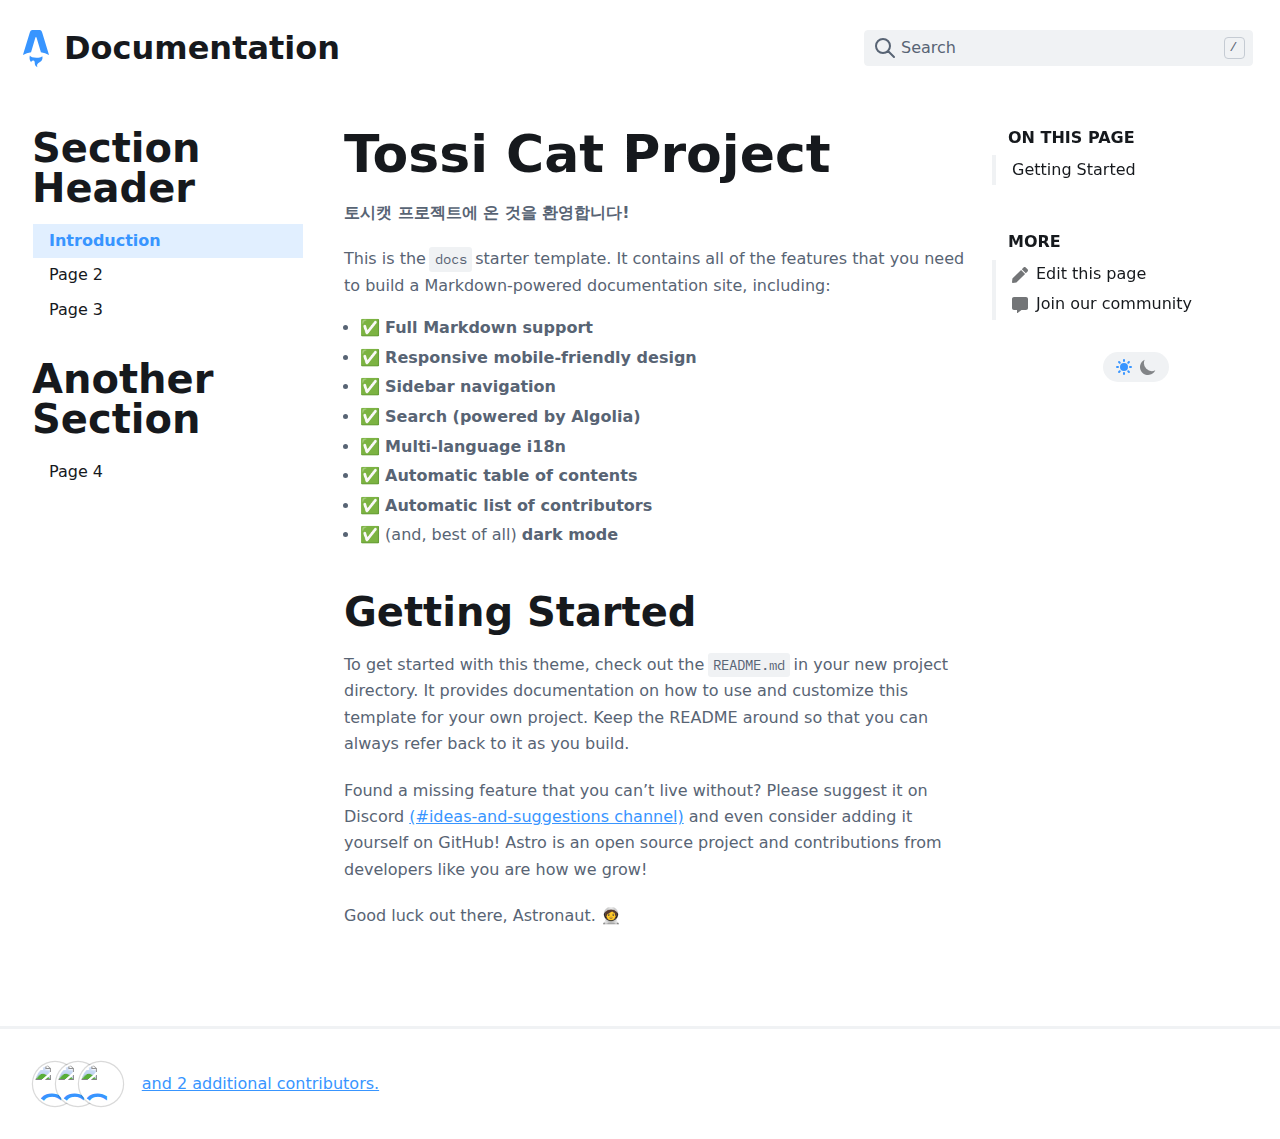
==== en/introduction/index.html @ 4c0fcb20 "test" ====
<!DOCTYPE html>
<html dir="ltr" lang="en-us" class="initial astro-YM7MGDT3">
	<head>
		<!-- Global Metadata --><meta charset="utf-8">
<meta name="viewport" content="width=device-width">
<meta name="generator" content="Astro v1.9.2">

<link rel="icon" type="image/svg+xml" href="/favicon.svg">

<link rel="sitemap" href="/sitemap.xml">

<!-- Preload Fonts -->
<link rel="preconnect" href="https://fonts.googleapis.com">
<link rel="preconnect" href="https://fonts.gstatic.com" crossorigin>
<link href="https://fonts.googleapis.com/css2?family=IBM+Plex+Mono:ital@0;1&display=swap" rel="stylesheet">

<!-- Scrollable a11y code helper -->
<script src="/make-scrollable-code-focusable.js"></script>

<!-- This is intentionally inlined to avoid FOUC -->
<script>
	const root = document.documentElement;
	const theme = localStorage.getItem('theme');
	if (theme === 'dark' || (!theme && window.matchMedia('(prefers-color-scheme: dark)').matches)) {
		root.classList.add('theme-dark');
	} else {
		root.classList.remove('theme-dark');
	}
</script>

<!-- Global site tag (gtag.js) - Google Analytics -->
<!-- <script async src="https://www.googletagmanager.com/gtag/js?id=G-TEL60V1WM9" is:inline></script>
<script>
  window.dataLayer = window.dataLayer || [];
  function gtag(){dataLayer.push(arguments);}
  gtag('js', new Date());
  gtag('config', 'G-TEL60V1WM9');
</script> -->

		<!-- Page Metadata --><link rel="canonical" href="https://astro.build/en/introduction/">

<!-- OpenGraph Tags -->
<meta property="og:title" content="Tossi Cat Project 🚀 Documentation">
<meta property="og:type" content="article">
<meta property="og:url" content="https://astro.build/en/introduction/">
<meta property="og:locale" content="en_US">
<meta property="og:image" content="https://github.com/withastro/astro/blob/main/assets/social/banner-minimal.png?raw=true">
<meta property="og:image:alt" content="astro logo on a starry expanse of space, with a purple saturn-like planet floating in the right foreground">
<meta name="description" property="og:description" content="Docs intro">
<meta property="og:site_name" content="Documentation">

<!-- Twitter Tags -->
<meta name="twitter:card" content="summary_large_image">
<meta name="twitter:site" content="astrodotbuild">
<meta name="twitter:title" content="Tossi Cat Project 🚀 Documentation">
<meta name="twitter:description" content="Docs intro">
<meta name="twitter:image" content="https://github.com/withastro/astro/blob/main/assets/social/banner-minimal.png?raw=true">
<meta name="twitter:image:alt" content="astro logo on a starry expanse of space, with a purple saturn-like planet floating in the right foreground">

<!--
  TODO: Add json+ld data, maybe https://schema.org/APIReference makes sense?
  Docs: https://developers.google.com/search/docs/advanced/structured-data/intro-structured-data
  https://www.npmjs.com/package/schema-dts seems like a great resource for implementing this.
  Even better, there's a React component that integrates with `schema-dts`: https://github.com/google/react-schemaorg
-->

		<title>
			Tossi Cat Project 🚀 Documentation
		</title>
		
		
	<link rel="stylesheet" href="/assets/introduction.a6d0fba7.css" /></head>

	<body class="astro-YM7MGDT3">
		<header class="astro-WSW2M4IQ">
	<a href="#article" class="sr-only focus:not-sr-only skiplink astro-E6C7KI6T"><span class="astro-E6C7KI6T">Skip to Content</span></a>


	<nav class="nav-wrapper astro-WSW2M4IQ" title="Top Navigation">
		<div class="menu-toggle astro-WSW2M4IQ">
			<style>astro-island,astro-slot{display:contents}</style><script>(self.Astro=self.Astro||{}).idle=t=>{const e=async()=>{await(await t())()};"requestIdleCallback"in window?window.requestIdleCallback(e):setTimeout(e,200)},window.dispatchEvent(new Event("astro:idle"));var l;{const c={0:t=>t,1:t=>JSON.parse(t,o),2:t=>new RegExp(t),3:t=>new Date(t),4:t=>new Map(JSON.parse(t,o)),5:t=>new Set(JSON.parse(t,o)),6:t=>BigInt(t),7:t=>new URL(t),8:t=>new Uint8Array(JSON.parse(t)),9:t=>new Uint16Array(JSON.parse(t)),10:t=>new Uint32Array(JSON.parse(t))},o=(t,s)=>{if(t===""||!Array.isArray(s))return s;const[e,n]=s;return e in c?c[e](n):void 0};customElements.get("astro-island")||customElements.define("astro-island",(l=class extends HTMLElement{constructor(){super(...arguments);this.hydrate=()=>{if(!this.hydrator||this.parentElement&&this.parentElement.closest("astro-island[ssr]"))return;const s=this.querySelectorAll("astro-slot"),e={},n=this.querySelectorAll("template[data-astro-template]");for(const r of n){const i=r.closest(this.tagName);!i||!i.isSameNode(this)||(e[r.getAttribute("data-astro-template")||"default"]=r.innerHTML,r.remove())}for(const r of s){const i=r.closest(this.tagName);!i||!i.isSameNode(this)||(e[r.getAttribute("name")||"default"]=r.innerHTML)}const a=this.hasAttribute("props")?JSON.parse(this.getAttribute("props"),o):{};this.hydrator(this)(this.Component,a,e,{client:this.getAttribute("client")}),this.removeAttribute("ssr"),window.removeEventListener("astro:hydrate",this.hydrate),window.dispatchEvent(new CustomEvent("astro:hydrate"))}}connectedCallback(){!this.hasAttribute("await-children")||this.firstChild?this.childrenConnectedCallback():new MutationObserver((s,e)=>{e.disconnect(),this.childrenConnectedCallback()}).observe(this,{childList:!0})}async childrenConnectedCallback(){window.addEventListener("astro:hydrate",this.hydrate);let s=this.getAttribute("before-hydration-url");s&&await import(s),this.start()}start(){const s=JSON.parse(this.getAttribute("opts")),e=this.getAttribute("client");if(Astro[e]===void 0){window.addEventListener(`astro:${e}`,()=>this.start(),{once:!0});return}Astro[e](async()=>{const n=this.getAttribute("renderer-url"),[a,{default:r}]=await Promise.all([import(this.getAttribute("component-url")),n?import(n):()=>()=>{}]),i=this.getAttribute("component-export")||"default";if(!i.includes("."))this.Component=a[i];else{this.Component=a;for(const d of i.split("."))this.Component=this.Component[d]}return this.hydrator=r,this.hydrate},s,this)}attributeChangedCallback(){this.hydrator&&this.hydrate()}},l.observedAttributes=["props"],l))}</script><astro-island uid="Z2phmwp" component-url="/SidebarToggle.d7fe6abf.js" component-export="default" renderer-url="/client.c2ef7a3c.js" props="{&quot;class&quot;:[0,&quot;astro-WSW2M4IQ&quot;]}" ssr="" client="idle" opts="{&quot;name&quot;:&quot;SidebarToggle&quot;,&quot;value&quot;:true}" await-children=""><button type="button" aria-pressed="false" id="menu-toggle"><svg xmlns="http://www.w3.org/2000/svg" width="1em" height="1em" fill="none" viewBox="0 0 24 24" stroke="currentColor"><path stroke-linecap="round" stroke-linejoin="round" stroke-width="2" d="M4 6h16M4 12h16M4 18h16"></path></svg><span class="sr-only">Toggle sidebar</span></button></astro-island>
		</div>
		<div class="logo flex astro-WSW2M4IQ">
			<a href="/" class="astro-WSW2M4IQ">
				<svg class="logo" width="40" height="40" viewBox="0 0 256 256" fill="none" xmlns="http://www.w3.org/2000/svg">
	<style>
		#flame {
			fill: var(--theme-text-accent);
		}

		#a {
			fill: var(--theme-text-accent);
		}
	</style>
	<title>Logo</title>
	<path id="a" fill-rule="evenodd" clip-rule="evenodd" d="M163.008 18.929c1.944 2.413 2.935 5.67 4.917 12.181l43.309 142.27a180.277 180.277 0 00-51.778-17.53l-28.198-95.29a3.67 3.67 0 00-7.042.01l-27.857 95.232a180.225 180.225 0 00-52.01 17.557l43.52-142.281c1.99-6.502 2.983-9.752 4.927-12.16a15.999 15.999 0 016.484-4.798c2.872-1.154 6.271-1.154 13.07-1.154h31.085c6.807 0 10.211 0 13.086 1.157a16.004 16.004 0 016.487 4.806z">
	</path>
	<path id="flame" fill-rule="evenodd" clip-rule="evenodd" d="M168.19 180.151c-7.139 6.105-21.39 10.268-37.804 10.268-20.147 0-37.033-6.272-41.513-14.707-1.602 4.835-1.961 10.367-1.961 13.902 0 0-1.056 17.355 11.015 29.426 0-6.268 5.081-11.349 11.349-11.349 10.743 0 10.731 9.373 10.721 16.977v.679c0 11.542 7.054 21.436 17.086 25.606a23.27 23.27 0 01-2.339-10.2c0-11.008 6.463-15.107 13.974-19.87 5.976-3.79 12.616-8.001 17.192-16.449a31.024 31.024 0 003.743-14.82c0-3.299-.513-6.479-1.463-9.463z">
	</path>
</svg>
				<h1 class="astro-WSW2M4IQ">Documentation</h1>
			</a>
		</div>
		<div style="flex-grow: 1;" class="astro-WSW2M4IQ"></div>
		
		<div class="search-item astro-WSW2M4IQ">
			<astro-island uid="2pwKLU" component-url="/Search.50e07de2.js" component-export="default" renderer-url="/client.cd6d80d7.js" props="{}" ssr="" client="idle" opts="{&quot;name&quot;:&quot;Search&quot;,&quot;value&quot;:true}" await-children=""><button type="button" class="search-input"><svg width="24" height="24" fill="none"><path d="M21 21l-6-6m2-5a7 7 0 11-14 0 7 7 0 0114 0z" stroke="currentColor" stroke-width="2" stroke-linecap="round" stroke-linejoin="round"></path></svg><span>Search</span><span class="search-hint"><span class="sr-only">Press </span><kbd>/</kbd><span class="sr-only"> to search</span></span></button></astro-island>
		</div>
	</nav>
</header>




		<main class="layout astro-YM7MGDT3">
			<aside id="grid-left" class="grid-sidebar astro-YM7MGDT3" title="Site Navigation">
				<nav aria-labelledby="grid-left" class="astro-OMZMZYNJ">
	<ul class="nav-groups astro-OMZMZYNJ">
		<li class="astro-OMZMZYNJ">
					<div class="nav-group astro-OMZMZYNJ">
						<h2 class="astro-OMZMZYNJ">Section Header</h2>
						<ul class="astro-OMZMZYNJ">
							<li class="nav-link astro-OMZMZYNJ">
										<a href="/en/introduction" aria-current="page" class="astro-OMZMZYNJ">
											Introduction
										</a>
									</li><li class="nav-link astro-OMZMZYNJ">
										<a href="/en/page-2" class="astro-OMZMZYNJ">
											Page 2
										</a>
									</li><li class="nav-link astro-OMZMZYNJ">
										<a href="/en/page-3" class="astro-OMZMZYNJ">
											Page 3
										</a>
									</li>
						</ul>
					</div>
				</li><li class="astro-OMZMZYNJ">
					<div class="nav-group astro-OMZMZYNJ">
						<h2 class="astro-OMZMZYNJ">Another Section</h2>
						<ul class="astro-OMZMZYNJ">
							<li class="nav-link astro-OMZMZYNJ">
										<a href="/en/page-4" class="astro-OMZMZYNJ">
											Page 4
										</a>
									</li>
						</ul>
					</div>
				</li>
	</ul>
</nav>

<script>
	window.addEventListener('DOMContentLoaded', () => {
		var target = document.querySelector('[aria-current="page"]');
		if (target && target.offsetTop > window.innerHeight - 100) {
			document.querySelector('.nav-groups').scrollTop = target.offsetTop;
		}
	});
</script>




			</aside>
			<div id="grid-main" class="astro-YM7MGDT3">
				<article id="article" class="content astro-UYJOB5GE">
	<section class="main-section astro-UYJOB5GE">
		<h1 class="content-title astro-UYJOB5GE" id="overview">Tossi Cat Project</h1>
		<nav class="block sm:hidden astro-UYJOB5GE">
			<script>(self.Astro=self.Astro||{}).media=(s,a)=>{const t=async()=>{await(await s())()};if(a.value){const e=matchMedia(a.value);e.matches?t():e.addEventListener("change",t,{once:!0})}},window.dispatchEvent(new Event("astro:media"));</script><astro-island uid="Z20xs2t" component-url="/TableOfContents.f6b92e49.js" component-export="default" renderer-url="/client.c2ef7a3c.js" props="{&quot;headings&quot;:[1,&quot;[[0,{\&quot;depth\&quot;:[0,2],\&quot;slug\&quot;:[0,\&quot;getting-started\&quot;],\&quot;text\&quot;:[0,\&quot;Getting Started\&quot;]}]]&quot;],&quot;class&quot;:[0,&quot;astro-UYJOB5GE&quot;]}" ssr="" client="media" opts="{&quot;name&quot;:&quot;TableOfContents&quot;,&quot;value&quot;:&quot;(max-width: 50em)&quot;}" await-children=""><h2 id="on-this-page-heading" class="heading">On this page</h2><ul><li class="header-link depth-2"><a href="#getting-started">Getting Started</a></li></ul></astro-island>
		</nav>
		<p><strong>토시캣 프로젝트에 온 것을 환영합니다!</strong></p>
<p>This is the <code>docs</code> starter template. It contains all of the features that you need to build a Markdown-powered documentation site, including:</p>
<ul>
<li>✅ <strong>Full Markdown support</strong></li>
<li>✅ <strong>Responsive mobile-friendly design</strong></li>
<li>✅ <strong>Sidebar navigation</strong></li>
<li>✅ <strong>Search (powered by Algolia)</strong></li>
<li>✅ <strong>Multi-language i18n</strong></li>
<li>✅ <strong>Automatic table of contents</strong></li>
<li>✅ <strong>Automatic list of contributors</strong></li>
<li>✅ (and, best of all) <strong>dark mode</strong></li>
</ul>
<h2 id="getting-started">Getting Started</h2>
<p>To get started with this theme, check out the <code>README.md</code> in your new project directory. It provides documentation on how to use and customize this template for your own project. Keep the README around so that you can always refer back to it as you build.</p>
<p>Found a missing feature that you can’t live without? Please suggest it on Discord <a href="https://astro.build/chat">(#ideas-and-suggestions channel)</a> and even consider adding it yourself on GitHub! Astro is an open source project and contributions from developers like you are how we grow!</p>
<p>Good luck out there, Astronaut. 🧑‍🚀</p>
	</section>
	<nav class="block sm:hidden astro-UYJOB5GE">
		<h2 class="heading astro-G6EIA3S5">More</h2>
<ul class="astro-G6EIA3S5">
	<li class="header-link depth-2 astro-G6EIA3S5">
				<a class="edit-on-github astro-G6EIA3S5" href="https://github.com/withastro/astro/tree/main/examples/docs/src/pages/en/introduction.md" target="_blank">
					<svg aria-hidden="true" focusable="false" data-prefix="fas" data-icon="pen" class="svg-inline--fa fa-pen fa-w-16 astro-G6EIA3S5" role="img" xmlns="http://www.w3.org/2000/svg" viewBox="0 0 512 512" height="1em" width="1em">
						<path fill="currentColor" d="M290.74 93.24l128.02 128.02-277.99 277.99-114.14 12.6C11.35 513.54-1.56 500.62.14 485.34l12.7-114.22 277.9-277.88zm207.2-19.06l-60.11-60.11c-18.75-18.75-49.16-18.75-67.91 0l-56.55 56.55 128.02 128.02 56.55-56.55c18.75-18.76 18.75-49.16 0-67.91z" class="astro-G6EIA3S5"></path>
					</svg>
					<span class="astro-G6EIA3S5">Edit this page</span>
				</a>
			</li>
	<li class="header-link depth-2 astro-G6EIA3S5">
				<a href="https://astro.build/chat" target="_blank" class="astro-G6EIA3S5">
					<svg aria-hidden="true" focusable="false" data-prefix="fas" data-icon="comment-alt" class="svg-inline--fa fa-comment-alt fa-w-16 astro-G6EIA3S5" role="img" xmlns="http://www.w3.org/2000/svg" viewBox="0 0 512 512" height="1em" width="1em">
						<path fill="currentColor" d="M448 0H64C28.7 0 0 28.7 0 64v288c0 35.3 28.7 64 64 64h96v84c0 9.8 11.2 15.5 19.1 9.7L304 416h144c35.3 0 64-28.7 64-64V64c0-35.3-28.7-64-64-64z" class="astro-G6EIA3S5"></path>
					</svg>
					<span class="astro-G6EIA3S5">Join our community</span>
				</a>
			</li>
</ul>
<div style="margin: 2rem 0; text-align: center;" class="astro-G6EIA3S5">
	<script>(self.Astro=self.Astro||{}).visible=(s,c,n)=>{const r=async()=>{await(await s())()};let i=new IntersectionObserver(e=>{for(const t of e)if(!!t.isIntersecting){i.disconnect(),r();break}});for(let e=0;e<n.children.length;e++){const t=n.children[e];i.observe(t)}},window.dispatchEvent(new Event("astro:visible"));</script><astro-island uid="VnluY" component-url="/ThemeToggleButton.59d2057c.js" component-export="default" renderer-url="/client.c2ef7a3c.js" props="{&quot;class&quot;:[0,&quot;astro-G6EIA3S5&quot;]}" ssr="" client="visible" opts="{&quot;name&quot;:&quot;ThemeToggleButton&quot;,&quot;value&quot;:true}" await-children=""><div class="theme-toggle"><label class><svg xmlns="http://www.w3.org/2000/svg" width="20" height="20" viewBox="0 0 20 20" fill="currentColor"><path fillRule="evenodd" d="M10 2a1 1 0 011 1v1a1 1 0 11-2 0V3a1 1 0 011-1zm4 8a4 4 0 11-8 0 4 4 0 018 0zm-.464 4.95l.707.707a1 1 0 001.414-1.414l-.707-.707a1 1 0 00-1.414 1.414zm2.12-10.607a1 1 0 010 1.414l-.706.707a1 1 0 11-1.414-1.414l.707-.707a1 1 0 011.414 0zM17 11a1 1 0 100-2h-1a1 1 0 100 2h1zm-7 4a1 1 0 011 1v1a1 1 0 11-2 0v-1a1 1 0 011-1zM5.05 6.464A1 1 0 106.465 5.05l-.708-.707a1 1 0 00-1.414 1.414l.707.707zm1.414 8.486l-.707.707a1 1 0 01-1.414-1.414l.707-.707a1 1 0 011.414 1.414zM4 11a1 1 0 100-2H3a1 1 0 000 2h1z" clipRule="evenodd"></path></svg><input type="radio" name="theme-toggle" value="light" title="Use light theme" aria-label="Use light theme" /></label><label class><svg xmlns="http://www.w3.org/2000/svg" width="20" height="20" viewBox="0 0 20 20" fill="currentColor"><path d="M17.293 13.293A8 8 0 016.707 2.707a8.001 8.001 0 1010.586 10.586z"></path></svg><input type="radio" name="theme-toggle" value="dark" title="Use dark theme" aria-label="Use dark theme" /></label></div></astro-island>
</div>


	</nav>
</article>


			</div>
			<aside id="grid-right" class="grid-sidebar astro-YM7MGDT3" title="Table of Contents">
				<nav class="sidebar-nav astro-2XZZFVA4" aria-labelledby="grid-right">
	<div class="sidebar-nav-inner astro-2XZZFVA4">
		<astro-island uid="lzurK" component-url="/TableOfContents.f6b92e49.js" component-export="default" renderer-url="/client.c2ef7a3c.js" props="{&quot;headings&quot;:[1,&quot;[[0,{\&quot;depth\&quot;:[0,2],\&quot;slug\&quot;:[0,\&quot;getting-started\&quot;],\&quot;text\&quot;:[0,\&quot;Getting Started\&quot;]}]]&quot;],&quot;class&quot;:[0,&quot;astro-2XZZFVA4&quot;]}" ssr="" client="media" opts="{&quot;name&quot;:&quot;TableOfContents&quot;,&quot;value&quot;:&quot;(min-width: 50em)&quot;}" await-children=""><h2 id="on-this-page-heading" class="heading">On this page</h2><ul><li class="header-link depth-2"><a href="#getting-started">Getting Started</a></li></ul></astro-island>
		<h2 class="heading astro-G6EIA3S5">More</h2>
<ul class="astro-G6EIA3S5">
	<li class="header-link depth-2 astro-G6EIA3S5">
				<a class="edit-on-github astro-G6EIA3S5" href="https://github.com/withastro/astro/tree/main/examples/docs/src/pages/en/introduction.md" target="_blank">
					<svg aria-hidden="true" focusable="false" data-prefix="fas" data-icon="pen" class="svg-inline--fa fa-pen fa-w-16 astro-G6EIA3S5" role="img" xmlns="http://www.w3.org/2000/svg" viewBox="0 0 512 512" height="1em" width="1em">
						<path fill="currentColor" d="M290.74 93.24l128.02 128.02-277.99 277.99-114.14 12.6C11.35 513.54-1.56 500.62.14 485.34l12.7-114.22 277.9-277.88zm207.2-19.06l-60.11-60.11c-18.75-18.75-49.16-18.75-67.91 0l-56.55 56.55 128.02 128.02 56.55-56.55c18.75-18.76 18.75-49.16 0-67.91z" class="astro-G6EIA3S5"></path>
					</svg>
					<span class="astro-G6EIA3S5">Edit this page</span>
				</a>
			</li>
	<li class="header-link depth-2 astro-G6EIA3S5">
				<a href="https://astro.build/chat" target="_blank" class="astro-G6EIA3S5">
					<svg aria-hidden="true" focusable="false" data-prefix="fas" data-icon="comment-alt" class="svg-inline--fa fa-comment-alt fa-w-16 astro-G6EIA3S5" role="img" xmlns="http://www.w3.org/2000/svg" viewBox="0 0 512 512" height="1em" width="1em">
						<path fill="currentColor" d="M448 0H64C28.7 0 0 28.7 0 64v288c0 35.3 28.7 64 64 64h96v84c0 9.8 11.2 15.5 19.1 9.7L304 416h144c35.3 0 64-28.7 64-64V64c0-35.3-28.7-64-64-64z" class="astro-G6EIA3S5"></path>
					</svg>
					<span class="astro-G6EIA3S5">Join our community</span>
				</a>
			</li>
</ul>
<div style="margin: 2rem 0; text-align: center;" class="astro-G6EIA3S5">
	<astro-island uid="VnluY" component-url="/ThemeToggleButton.59d2057c.js" component-export="default" renderer-url="/client.c2ef7a3c.js" props="{&quot;class&quot;:[0,&quot;astro-G6EIA3S5&quot;]}" ssr="" client="visible" opts="{&quot;name&quot;:&quot;ThemeToggleButton&quot;,&quot;value&quot;:true}" await-children=""><div class="theme-toggle"><label class><svg xmlns="http://www.w3.org/2000/svg" width="20" height="20" viewBox="0 0 20 20" fill="currentColor"><path fillRule="evenodd" d="M10 2a1 1 0 011 1v1a1 1 0 11-2 0V3a1 1 0 011-1zm4 8a4 4 0 11-8 0 4 4 0 018 0zm-.464 4.95l.707.707a1 1 0 001.414-1.414l-.707-.707a1 1 0 00-1.414 1.414zm2.12-10.607a1 1 0 010 1.414l-.706.707a1 1 0 11-1.414-1.414l.707-.707a1 1 0 011.414 0zM17 11a1 1 0 100-2h-1a1 1 0 100 2h1zm-7 4a1 1 0 011 1v1a1 1 0 11-2 0v-1a1 1 0 011-1zM5.05 6.464A1 1 0 106.465 5.05l-.708-.707a1 1 0 00-1.414 1.414l.707.707zm1.414 8.486l-.707.707a1 1 0 01-1.414-1.414l.707-.707a1 1 0 011.414 1.414zM4 11a1 1 0 100-2H3a1 1 0 000 2h1z" clipRule="evenodd"></path></svg><input type="radio" name="theme-toggle" value="light" title="Use light theme" aria-label="Use light theme" /></label><label class><svg xmlns="http://www.w3.org/2000/svg" width="20" height="20" viewBox="0 0 20 20" fill="currentColor"><path d="M17.293 13.293A8 8 0 016.707 2.707a8.001 8.001 0 1010.586 10.586z"></path></svg><input type="radio" name="theme-toggle" value="dark" title="Use dark theme" aria-label="Use dark theme" /></label></div></astro-island>
</div>


	</div>
</nav>


			</aside>
		</main>
		<footer class="astro-GZEZAF3J">
	<!-- Thanks to @5t3ph for https://smolcss.dev/#smol-avatar-list! --><div class="contributors astro-WFKYXVEK">
	<ul class="avatar-list astro-WFKYXVEK" style="--avatar-count: 3">
		<li class="astro-WFKYXVEK">
					<a href="https://github.com/bholmesdev" class="astro-WFKYXVEK">
						<img alt="Contributor bholmesdev" title="Contributor bholmesdev" width="64" height="64" src="https://avatars.githubusercontent.com/u/51384119" class="astro-WFKYXVEK">
					</a>
				</li><li class="astro-WFKYXVEK">
					<a href="https://github.com/AsyncBanana" class="astro-WFKYXVEK">
						<img alt="Contributor AsyncBanana" title="Contributor AsyncBanana" width="64" height="64" src="https://avatars.githubusercontent.com/u/58297401" class="astro-WFKYXVEK">
					</a>
				</li><li class="astro-WFKYXVEK">
					<a href="https://github.com/pago" class="astro-WFKYXVEK">
						<img alt="Contributor pago" title="Contributor pago" width="64" height="64" src="https://avatars.githubusercontent.com/u/193788" class="astro-WFKYXVEK">
					</a>
				</li>
	</ul>
	<span class="astro-WFKYXVEK">
				<a href="https://github.com/withastro/astro/commits/main/examples/docs/src/pages/en/introduction.md" class="astro-WFKYXVEK">and 2 additional contributors.</a>
			</span>
	
</div>


</footer>


	</body></html>
---- assets/introduction.a6d0fba7.css ----
:root{--font-fallback: -apple-system, BlinkMacSystemFont, Segoe UI, Helvetica, Arial, sans-serif, Apple Color Emoji, Segoe UI Emoji;--font-body: system-ui, var(--font-fallback);--font-mono: "IBM Plex Mono", Consolas, "Andale Mono WT", "Andale Mono", "Lucida Console", "Lucida Sans Typewriter", "DejaVu Sans Mono", "Bitstream Vera Sans Mono", "Liberation Mono", "Nimbus Mono L", Monaco, "Courier New", Courier, monospace;--color-base-white: 0, 0%;--color-base-black: 240, 100%;--color-base-gray: 215, 14%;--color-base-blue: 212, 100%;--color-base-blue-dark: 212, 72%;--color-base-green: 158, 79%;--color-base-orange: 22, 100%;--color-base-purple: 269, 79%;--color-base-red: 351, 100%;--color-base-yellow: 41, 100%;--color-gray-5: var(--color-base-gray), 5%;--color-gray-10: var(--color-base-gray), 10%;--color-gray-20: var(--color-base-gray), 20%;--color-gray-30: var(--color-base-gray), 30%;--color-gray-40: var(--color-base-gray), 40%;--color-gray-50: var(--color-base-gray), 50%;--color-gray-60: var(--color-base-gray), 60%;--color-gray-70: var(--color-base-gray), 70%;--color-gray-80: var(--color-base-gray), 80%;--color-gray-90: var(--color-base-gray), 90%;--color-gray-95: var(--color-base-gray), 95%;--color-blue: var(--color-base-blue), 61%;--color-blue-dark: var(--color-base-blue-dark), 39%;--color-green: var(--color-base-green), 42%;--color-orange: var(--color-base-orange), 50%;--color-purple: var(--color-base-purple), 54%;--color-red: var(--color-base-red), 54%;--color-yellow: var(--color-base-yellow), 59%}:root{color-scheme:light;--theme-accent: hsla(var(--color-blue), 1);--theme-text-accent: hsla(var(--color-blue), 1);--theme-accent-opacity: .15;--theme-divider: hsla(var(--color-gray-95), 1);--theme-text: hsla(var(--color-gray-10), 1);--theme-text-light: hsla(var(--color-gray-40), 1);--theme-text-lighter: hsla(var(--color-gray-80), 1);--theme-bg: hsla(var(--color-base-white), 100%, 1);--theme-bg-hover: hsla(var(--color-gray-95), 1);--theme-bg-offset: hsla(var(--color-gray-90), 1);--theme-bg-accent: hsla(var(--color-blue), var(--theme-accent-opacity));--theme-code-inline-bg: hsla(var(--color-gray-95), 1);--theme-code-inline-text: var(--theme-text);--theme-code-bg: hsla(217, 19%, 27%, 1);--theme-code-text: hsla(var(--color-gray-95), 1);--theme-navbar-bg: hsla(var(--color-base-white), 100%, 1);--theme-navbar-height: 6rem;--theme-selection-color: hsla(var(--color-blue), 1);--theme-selection-bg: hsla(var(--color-blue), var(--theme-accent-opacity))}body{background:var(--theme-bg);color:var(--theme-text)}:root.theme-dark{color-scheme:dark;--theme-accent-opacity: .15;--theme-accent: hsla(var(--color-blue), 1);--theme-text-accent: hsla(var(--color-blue), 1);--theme-divider: hsla(var(--color-gray-10), 1);--theme-text: hsla(var(--color-gray-90), 1);--theme-text-light: hsla(var(--color-gray-80), 1);--theme-text-lighter: hsla(var(--color-gray-40), 1);--theme-bg: hsla(215, 28%, 17%, 1);--theme-bg-hover: hsla(var(--color-gray-40), 1);--theme-bg-offset: hsla(var(--color-gray-5), 1);--theme-code-inline-bg: hsla(var(--color-gray-10), 1);--theme-code-inline-text: hsla(var(--color-base-white), 100%, 1);--theme-code-bg: hsla(var(--color-gray-5), 1);--theme-code-text: hsla(var(--color-base-white), 100%, 1);--theme-navbar-bg: hsla(215, 28%, 17%, 1);--theme-selection-color: hsla(var(--color-base-white), 100%, 1);--theme-selection-bg: hsla(var(--color-purple), var(--theme-accent-opacity));--docsearch-modal-background: var(--theme-bg);--docsearch-searchbox-focus-background: var(--theme-divider);--docsearch-footer-background: var(--theme-divider);--docsearch-text-color: var(--theme-text);--docsearch-hit-background: var(--theme-divider);--docsearch-hit-shadow: none;--docsearch-hit-color: var(--theme-text);--docsearch-footer-shadow: inset 0 2px 10px #000;--docsearch-modal-shadow: inset 0 0 8px #000}::selection{color:var(--theme-selection-color);background-color:var(--theme-selection-bg)}*{box-sizing:border-box;margin:0}*:focus:not(:focus-visible){outline:none}:root{--user-font-scale: 1rem - 16px;--max-width:calc(100% - 1rem)}@media (min-width: 50em){:root{--max-width: 46em}}body{display:flex;flex-direction:column;min-height:100vh;font-family:var(--font-body);font-size:1rem;font-size:clamp(.9rem,.75rem + .375vw + var(--user-font-scale),1rem);line-height:1.5;max-width:100vw}nav ul{list-style:none;padding:0}.content>section>*+*{margin-top:1.25rem}.content>section>:first-child{margin-top:0}h1,h2,h3,h4,h5,h6{margin-bottom:1rem;font-weight:700;line-height:1}h1,h2{max-width:40ch}:is(h2,h3):not(:first-child){margin-top:3rem}:is(h4,h5,h6):not(:first-child){margin-top:2rem}h1{font-size:3.25rem;font-weight:800}h2{font-size:2.5rem}h3{font-size:1.75rem}h4{font-size:1.3rem}h5{font-size:1rem}p{line-height:1.65em}.content ul{line-height:1.1em}p,.content ul{color:var(--theme-text-light)}small,.text_small{font-size:.833rem}a{color:var(--theme-text-accent);font-weight:400;text-underline-offset:.08em;align-items:center;gap:.5rem}article>section :is(ul,ol)>*+*{margin-top:.75rem}article>section nav :is(ul,ol)>*+*{margin-top:inherit}article>section li>:is(p,pre,blockquote):not(:first-child){margin-top:1rem}article>section :is(ul,ol){padding-left:1em}article>section nav :is(ul,ol){padding-left:inherit}article>section nav{margin-top:1rem;margin-bottom:2rem}article>section ::marker{font-weight:700;color:var(--theme-text-light)}article>section iframe{width:100%;height:auto;aspect-ratio:16 / 9}a>code{position:relative;color:var(--theme-text-accent);background:transparent;text-underline-offset:var(--padding-block)}a>code:before{content:"";position:absolute;inset:0;display:block;background:var(--theme-accent);opacity:var(--theme-accent-opacity);border-radius:var(--border-radius)}a:hover,a:focus{text-decoration:underline}a:focus{outline:2px solid currentColor;outline-offset:.25em}strong{font-weight:600;color:inherit}code{--border-radius: 3px;--padding-block: .2rem;--padding-inline: .33rem;font-family:var(--font-mono);font-size:.85em;color:inherit;background-color:var(--theme-code-inline-bg);padding:var(--padding-block) var(--padding-inline);margin:calc(var(--padding-block) * -1) -.125em;border-radius:var(--border-radius);word-break:break-word}pre.astro-code>code{all:unset}pre>code{font-size:1em}table,pre{position:relative;--padding-block: 1rem;--padding-inline: 2rem;padding:var(--padding-block) var(--padding-inline);padding-right:calc(var(--padding-inline) * 2);margin-left:calc(var(--padding-inline) * -1);margin-right:calc(var(--padding-inline) * -1);font-family:var(--font-mono);line-height:1.5;font-size:.85em;overflow-y:hidden;overflow-x:auto}table{width:100%;padding:var(--padding-block) 0;margin:0;border-collapse:collapse}tr:nth-of-type(odd){background:var(--theme-bg-hover)}th{background:var(--color-black);color:var(--theme-color);font-weight:700}td,th{padding:6px;text-align:left}pre{background-color:var(--theme-code-bg);color:var(--theme-code-text)}blockquote code{background-color:var(--theme-bg)}@media (min-width: 37.75em){pre{--padding-inline: 1.25rem;border-radius:8px;margin-left:0;margin-right:0}}blockquote{margin:2rem 0;padding:1.25em 1.5rem;border-left:3px solid var(--theme-text-light);background-color:var(--theme-bg-offset);border-radius:0 .25rem .25rem 0;line-height:1.7}img{max-width:100%}.flex{display:flex;align-items:center}button{justify-items:center;padding:.33em .67em;border:0;background:var(--theme-bg);display:flex;font-size:1rem;align-items:center;gap:.25em;border-radius:99em;color:var(--theme-text);background-color:var(--theme-bg)}h2.heading{font-size:1rem;font-weight:700;padding:.1rem 1rem;text-transform:uppercase;margin-bottom:.5rem}.header-link{font-size:1em;transition:border-inline-start-color .1s ease-out,background-color .2s ease-out;border-left:4px solid var(--theme-divider)}.header-link a{display:inline-flex;gap:.5em;width:100%;font:inherit;padding:.4rem 0;line-height:1.3;color:inherit;text-decoration:none;unicode-bidi:plaintext}@media (min-width: 50em){.header-link a{padding:.275rem 0}}.header-link:hover,.header-link:focus,.header-link:focus-within{border-inline-start-color:var(--theme-accent-secondary)}.header-link:hover a,.header-link a:focus{color:var(--theme-text);text-decoration:underline}.header-link svg{opacity:.6}.header-link:hover svg{opacity:.8}.header-link{padding-inline-start:1rem}.header-link.depth-3{padding-inline-start:2rem}.header-link.depth-4{padding-inline-start:3rem}.sr-only{position:absolute;width:1px;height:1px;padding:0;margin:-1px;overflow:hidden;clip:rect(0,0,0,0);white-space:nowrap;border-width:0}.focus\:not-sr-only:focus,.focus\:not-sr-only:focus-visible{position:static;width:auto;height:auto;padding:0;margin:0;overflow:visible;clip:auto;white-space:normal}:target{scroll-margin:calc(var(--theme-sidebar-offset, 5rem) + 2rem) 0 2rem}.current-header-link{background-color:var(--theme-bg-accent);outline:1px solid transparent}@media (forced-colors: active){.current-header-link{border:1px solid CanvasText}}.current-header-link a{color:var(--theme-text)}.skiplink:where(.astro-E6C7KI6T),.skiplink:where(.astro-E6C7KI6T):focus,.skiplink:where(.astro-E6C7KI6T):focus-visible{position:absolute;padding:.25em;font-size:larger;top:0;left:0;right:0;z-index:9;display:block;text-align:center;background-color:var(--theme-text-accent);color:var(--theme-bg);border-radius:.25em;outline:var(--theme-bg) solid 1px;outline-offset:0}.language-select{flex-grow:1;width:48px;box-sizing:border-box;margin:0;overflow:visible;font-weight:500;font-size:1rem;font-family:inherit;line-height:inherit;background-color:var(--theme-bg);border-color:var(--theme-text-lighter);color:var(--theme-text-light);border-style:solid;border-width:1px;border-radius:.25rem;outline:0;cursor:pointer;transition-timing-function:ease-out;transition-duration:.2s;transition-property:border-color,color;-webkit-font-smoothing:antialiased;padding:.33em .5em .33em 30px;padding-right:1rem}.language-select-wrapper .language-select:hover,.language-select-wrapper .language-select:focus{color:var(--theme-text);border-color:var(--theme-text-light)}.language-select-wrapper{color:var(--theme-text-light);position:relative}.language-select-wrapper>svg{position:absolute;top:7px;left:10px;pointer-events:none}@media (min-width: 50em){.language-select{width:100%}}/*! @docsearch/css 3.3.2 | MIT License | © Algolia, Inc. and contributors | https://docsearch.algolia.com */:root{--docsearch-primary-color:#5468ff;--docsearch-text-color:#1c1e21;--docsearch-spacing:12px;--docsearch-icon-stroke-width:1.4;--docsearch-highlight-color:var(--docsearch-primary-color);--docsearch-muted-color:#969faf;--docsearch-container-background:rgba(101,108,133,.8);--docsearch-logo-color:#5468ff;--docsearch-modal-width:560px;--docsearch-modal-height:600px;--docsearch-modal-background:#f5f6f7;--docsearch-modal-shadow:inset 1px 1px 0 0 hsla(0,0%,100%,.5),0 3px 8px 0 #555a64;--docsearch-searchbox-height:56px;--docsearch-searchbox-background:#ebedf0;--docsearch-searchbox-focus-background:#fff;--docsearch-searchbox-shadow:inset 0 0 0 2px var(--docsearch-primary-color);--docsearch-hit-height:56px;--docsearch-hit-color:#444950;--docsearch-hit-active-color:#fff;--docsearch-hit-background:#fff;--docsearch-hit-shadow:0 1px 3px 0 #d4d9e1;--docsearch-key-gradient:linear-gradient(-225deg,#d5dbe4,#f8f8f8);--docsearch-key-shadow:inset 0 -2px 0 0 #cdcde6,inset 0 0 1px 1px #fff,0 1px 2px 1px rgba(30,35,90,.4);--docsearch-footer-height:44px;--docsearch-footer-background:#fff;--docsearch-footer-shadow:0 -1px 0 0 #e0e3e8,0 -3px 6px 0 rgba(69,98,155,.12)}html[data-theme=dark]{--docsearch-text-color:#f5f6f7;--docsearch-container-background:rgba(9,10,17,.8);--docsearch-modal-background:#15172a;--docsearch-modal-shadow:inset 1px 1px 0 0 #2c2e40,0 3px 8px 0 #000309;--docsearch-searchbox-background:#090a11;--docsearch-searchbox-focus-background:#000;--docsearch-hit-color:#bec3c9;--docsearch-hit-shadow:none;--docsearch-hit-background:#090a11;--docsearch-key-gradient:linear-gradient(-26.5deg,#565872,#31355b);--docsearch-key-shadow:inset 0 -2px 0 0 #282d55,inset 0 0 1px 1px #51577d,0 2px 2px 0 rgba(3,4,9,.3);--docsearch-footer-background:#1e2136;--docsearch-footer-shadow:inset 0 1px 0 0 rgba(73,76,106,.5),0 -4px 8px 0 rgba(0,0,0,.2);--docsearch-logo-color:#fff;--docsearch-muted-color:#7f8497}.DocSearch-Button{align-items:center;background:var(--docsearch-searchbox-background);border:0;border-radius:40px;color:var(--docsearch-muted-color);cursor:pointer;display:flex;font-weight:500;height:36px;justify-content:space-between;margin:0 0 0 16px;padding:0 8px;user-select:none}.DocSearch-Button:active,.DocSearch-Button:focus,.DocSearch-Button:hover{background:var(--docsearch-searchbox-focus-background);box-shadow:var(--docsearch-searchbox-shadow);color:var(--docsearch-text-color);outline:none}.DocSearch-Button-Container{align-items:center;display:flex}.DocSearch-Search-Icon{stroke-width:1.6}.DocSearch-Button .DocSearch-Search-Icon{color:var(--docsearch-text-color)}.DocSearch-Button-Placeholder{font-size:1rem;padding:0 12px 0 6px}.DocSearch-Button-Keys{display:flex;min-width:calc(40px + .8em)}.DocSearch-Button-Key{align-items:center;background:var(--docsearch-key-gradient);border-radius:3px;box-shadow:var(--docsearch-key-shadow);color:var(--docsearch-muted-color);display:flex;height:18px;justify-content:center;margin-right:.4em;position:relative;padding:0 0 2px;border:0;top:-1px;width:20px}@media (max-width:768px){.DocSearch-Button-Keys,.DocSearch-Button-Placeholder{display:none}}.DocSearch--active{overflow:hidden!important}.DocSearch-Container,.DocSearch-Container *{box-sizing:border-box}.DocSearch-Container{background-color:var(--docsearch-container-background);height:100vh;left:0;position:fixed;top:0;width:100vw;z-index:200}.DocSearch-Container a{text-decoration:none}.DocSearch-Link{appearance:none;background:none;border:0;color:var(--docsearch-highlight-color);cursor:pointer;font:inherit;margin:0;padding:0}.DocSearch-Modal{background:var(--docsearch-modal-background);border-radius:6px;box-shadow:var(--docsearch-modal-shadow);flex-direction:column;margin:60px auto auto;max-width:var(--docsearch-modal-width);position:relative}.DocSearch-SearchBar{display:flex;padding:var(--docsearch-spacing) var(--docsearch-spacing) 0}.DocSearch-Form{align-items:center;background:var(--docsearch-searchbox-focus-background);border-radius:4px;box-shadow:var(--docsearch-searchbox-shadow);display:flex;height:var(--docsearch-searchbox-height);margin:0;padding:0 var(--docsearch-spacing);position:relative;width:100%}.DocSearch-Input{appearance:none;background:transparent;border:0;color:var(--docsearch-text-color);flex:1;font:inherit;font-size:1.2em;height:100%;outline:none;padding:0 0 0 8px;width:80%}.DocSearch-Input::placeholder{color:var(--docsearch-muted-color);opacity:1}.DocSearch-Input::-webkit-search-cancel-button,.DocSearch-Input::-webkit-search-decoration,.DocSearch-Input::-webkit-search-results-button,.DocSearch-Input::-webkit-search-results-decoration{display:none}.DocSearch-LoadingIndicator,.DocSearch-MagnifierLabel,.DocSearch-Reset{margin:0;padding:0}.DocSearch-MagnifierLabel,.DocSearch-Reset{align-items:center;color:var(--docsearch-highlight-color);display:flex;justify-content:center}.DocSearch-Container--Stalled .DocSearch-MagnifierLabel,.DocSearch-LoadingIndicator{display:none}.DocSearch-Container--Stalled .DocSearch-LoadingIndicator{align-items:center;color:var(--docsearch-highlight-color);display:flex;justify-content:center}@media screen and (prefers-reduced-motion:reduce){.DocSearch-Reset{animation:none;appearance:none;background:none;border:0;border-radius:50%;color:var(--docsearch-icon-color);cursor:pointer;right:0;stroke-width:var(--docsearch-icon-stroke-width)}}.DocSearch-Reset{animation:fade-in .1s ease-in forwards;appearance:none;background:none;border:0;border-radius:50%;color:var(--docsearch-icon-color);cursor:pointer;padding:2px;right:0;stroke-width:var(--docsearch-icon-stroke-width)}.DocSearch-Reset[hidden]{display:none}.DocSearch-Reset:hover{color:var(--docsearch-highlight-color)}.DocSearch-LoadingIndicator svg,.DocSearch-MagnifierLabel svg{height:24px;width:24px}.DocSearch-Cancel{display:none}.DocSearch-Dropdown{max-height:calc(var(--docsearch-modal-height) - var(--docsearch-searchbox-height) - var(--docsearch-spacing) - var(--docsearch-footer-height));min-height:var(--docsearch-spacing);overflow-y:auto;overflow-y:overlay;padding:0 var(--docsearch-spacing);scrollbar-color:var(--docsearch-muted-color) var(--docsearch-modal-background);scrollbar-width:thin}.DocSearch-Dropdown::-webkit-scrollbar{width:12px}.DocSearch-Dropdown::-webkit-scrollbar-track{background:transparent}.DocSearch-Dropdown::-webkit-scrollbar-thumb{background-color:var(--docsearch-muted-color);border:3px solid var(--docsearch-modal-background);border-radius:20px}.DocSearch-Dropdown ul{list-style:none;margin:0;padding:0}.DocSearch-Label{font-size:.75em;line-height:1.6em}.DocSearch-Help,.DocSearch-Label{color:var(--docsearch-muted-color)}.DocSearch-Help{font-size:.9em;margin:0;user-select:none}.DocSearch-Title{font-size:1.2em}.DocSearch-Logo a{display:flex}.DocSearch-Logo svg{color:var(--docsearch-logo-color);margin-left:8px}.DocSearch-Hits:last-of-type{margin-bottom:24px}.DocSearch-Hits mark{background:none;color:var(--docsearch-highlight-color)}.DocSearch-HitsFooter{color:var(--docsearch-muted-color);display:flex;font-size:.85em;justify-content:center;margin-bottom:var(--docsearch-spacing);padding:var(--docsearch-spacing)}.DocSearch-HitsFooter a{border-bottom:1px solid;color:inherit}.DocSearch-Hit{border-radius:4px;display:flex;padding-bottom:4px;position:relative}@media screen and (prefers-reduced-motion:reduce){.DocSearch-Hit--deleting{transition:none}}.DocSearch-Hit--deleting{opacity:0;transition:all .25s linear}@media screen and (prefers-reduced-motion:reduce){.DocSearch-Hit--favoriting{transition:none}}.DocSearch-Hit--favoriting{transform:scale(0);transform-origin:top center;transition:all .25s linear;transition-delay:.25s}.DocSearch-Hit a{background:var(--docsearch-hit-background);border-radius:4px;box-shadow:var(--docsearch-hit-shadow);display:block;padding-left:var(--docsearch-spacing);width:100%}.DocSearch-Hit-source{background:var(--docsearch-modal-background);color:var(--docsearch-highlight-color);font-size:.85em;font-weight:600;line-height:32px;margin:0 -4px;padding:8px 4px 0;position:sticky;top:0;z-index:10}.DocSearch-Hit-Tree{color:var(--docsearch-muted-color);height:var(--docsearch-hit-height);opacity:.5;stroke-width:var(--docsearch-icon-stroke-width);width:24px}.DocSearch-Hit[aria-selected=true] a{background-color:var(--docsearch-highlight-color)}.DocSearch-Hit[aria-selected=true] mark{text-decoration:underline}.DocSearch-Hit-Container{align-items:center;color:var(--docsearch-hit-color);display:flex;flex-direction:row;height:var(--docsearch-hit-height);padding:0 var(--docsearch-spacing) 0 0}.DocSearch-Hit-icon{height:20px;width:20px}.DocSearch-Hit-action,.DocSearch-Hit-icon{color:var(--docsearch-muted-color);stroke-width:var(--docsearch-icon-stroke-width)}.DocSearch-Hit-action{align-items:center;display:flex;height:22px;width:22px}.DocSearch-Hit-action svg{display:block;height:18px;width:18px}.DocSearch-Hit-action+.DocSearch-Hit-action{margin-left:6px}.DocSearch-Hit-action-button{appearance:none;background:none;border:0;border-radius:50%;color:inherit;cursor:pointer;padding:2px}svg.DocSearch-Hit-Select-Icon{display:none}.DocSearch-Hit[aria-selected=true] .DocSearch-Hit-Select-Icon{display:block}.DocSearch-Hit-action-button:focus,.DocSearch-Hit-action-button:hover{background:rgba(0,0,0,.2);transition:background-color .1s ease-in}@media screen and (prefers-reduced-motion:reduce){.DocSearch-Hit-action-button:focus,.DocSearch-Hit-action-button:hover{transition:none}}.DocSearch-Hit-action-button:focus path,.DocSearch-Hit-action-button:hover path{fill:#fff}.DocSearch-Hit-content-wrapper{display:flex;flex:1 1 auto;flex-direction:column;font-weight:500;justify-content:center;line-height:1.2em;margin:0 8px;overflow-x:hidden;position:relative;text-overflow:ellipsis;white-space:nowrap;width:80%}.DocSearch-Hit-title{font-size:.9em}.DocSearch-Hit-path{color:var(--docsearch-muted-color);font-size:.75em}.DocSearch-Hit[aria-selected=true] .DocSearch-Hit-action,.DocSearch-Hit[aria-selected=true] .DocSearch-Hit-icon,.DocSearch-Hit[aria-selected=true] .DocSearch-Hit-path,.DocSearch-Hit[aria-selected=true] .DocSearch-Hit-text,.DocSearch-Hit[aria-selected=true] .DocSearch-Hit-title,.DocSearch-Hit[aria-selected=true] .DocSearch-Hit-Tree,.DocSearch-Hit[aria-selected=true] mark{color:var(--docsearch-hit-active-color)!important}@media screen and (prefers-reduced-motion:reduce){.DocSearch-Hit-action-button:focus,.DocSearch-Hit-action-button:hover{background:rgba(0,0,0,.2);transition:none}}.DocSearch-ErrorScreen,.DocSearch-NoResults,.DocSearch-StartScreen{font-size:.9em;margin:0 auto;padding:36px 0;text-align:center;width:80%}.DocSearch-Screen-Icon{color:var(--docsearch-muted-color);padding-bottom:12px}.DocSearch-NoResults-Prefill-List{display:inline-block;padding-bottom:24px;text-align:left}.DocSearch-NoResults-Prefill-List ul{display:inline-block;padding:8px 0 0}.DocSearch-NoResults-Prefill-List li{list-style-position:inside;list-style-type:"\bb  "}.DocSearch-Prefill{appearance:none;background:none;border:0;border-radius:1em;color:var(--docsearch-highlight-color);cursor:pointer;display:inline-block;font-size:1em;font-weight:700;padding:0}.DocSearch-Prefill:focus,.DocSearch-Prefill:hover{outline:none;text-decoration:underline}.DocSearch-Footer{align-items:center;background:var(--docsearch-footer-background);border-radius:0 0 8px 8px;box-shadow:var(--docsearch-footer-shadow);display:flex;flex-direction:row-reverse;flex-shrink:0;height:var(--docsearch-footer-height);justify-content:space-between;padding:0 var(--docsearch-spacing);position:relative;user-select:none;width:100%;z-index:300}.DocSearch-Commands{color:var(--docsearch-muted-color);display:flex;list-style:none;margin:0;padding:0}.DocSearch-Commands li{align-items:center;display:flex}.DocSearch-Commands li:not(:last-of-type){margin-right:.8em}.DocSearch-Commands-Key{align-items:center;background:var(--docsearch-key-gradient);border-radius:2px;box-shadow:var(--docsearch-key-shadow);display:flex;height:18px;justify-content:center;margin-right:.4em;padding:0 0 1px;color:var(--docsearch-muted-color);border:0;width:20px}@media (max-width:768px){:root{--docsearch-spacing:10px;--docsearch-footer-height:40px}.DocSearch-Dropdown{height:100%}.DocSearch-Container{height:100vh;height:-webkit-fill-available;height:calc(var(--docsearch-vh, 1vh)*100);position:absolute}.DocSearch-Footer{border-radius:0;bottom:0;position:absolute}.DocSearch-Hit-content-wrapper{display:flex;position:relative;width:80%}.DocSearch-Modal{border-radius:0;box-shadow:none;height:100vh;height:-webkit-fill-available;height:calc(var(--docsearch-vh, 1vh)*100);margin:0;max-width:100%;width:100%}.DocSearch-Dropdown{max-height:calc(var(--docsearch-vh, 1vh)*100 - var(--docsearch-searchbox-height) - var(--docsearch-spacing) - var(--docsearch-footer-height))}.DocSearch-Cancel{appearance:none;background:none;border:0;color:var(--docsearch-highlight-color);cursor:pointer;display:inline-block;flex:none;font:inherit;font-size:1em;font-weight:500;margin-left:var(--docsearch-spacing);outline:none;overflow:hidden;padding:0;user-select:none;white-space:nowrap}.DocSearch-Commands,.DocSearch-Hit-Tree{display:none}}@keyframes fade-in{0%{opacity:0}to{opacity:1}}.search-input{flex-grow:1;box-sizing:border-box;width:100%;margin:0;padding:.33em .5em;overflow:visible;font-weight:500;font-size:1rem;font-family:inherit;line-height:inherit;background-color:var(--theme-divider);border-color:var(--theme-divider);color:var(--theme-text-light);border-style:solid;border-width:1px;border-radius:.25rem;outline:0;cursor:pointer;transition-timing-function:ease-out;transition-duration:.2s;transition-property:border-color,color;-webkit-font-smoothing:antialiased}.search-input:hover,.search-input:focus{color:var(--theme-text);border-color:var(--theme-text-light)}.search-input:hover::placeholder,.search-input:focus::placeholder{color:var(--theme-text-light)}.search-input::placeholder{color:var(--theme-text-light)}.search-hint{position:absolute;top:7px;right:19px;padding:3px 5px;display:none;align-items:center;justify-content:center;letter-spacing:.125em;font-size:13px;font-family:var(--font-mono);pointer-events:none;border-color:var(--theme-text-lighter);color:var(--theme-text-light);border-style:solid;border-width:1px;border-radius:.25rem;line-height:14px}@media (min-width: 50em){.search-hint{display:flex}}.DocSearch-Modal .DocSearch-Hit a{box-shadow:none;border:1px solid var(--theme-accent)}.search-item>*{flex-grow:1}header:where(.astro-WSW2M4IQ){z-index:11;height:var(--theme-navbar-height);width:100%;background-color:var(--theme-navbar-bg);display:flex;align-items:center;justify-content:center;overflow:hidden;position:sticky;top:0}.logo:where(.astro-WSW2M4IQ){flex:1;display:flex;overflow:hidden;width:30px;font-size:2rem;flex-shrink:0;font-weight:600;line-height:1;color:hsla(var(--color-base-white),100%,1);gap:.25em;z-index:-1}.logo:where(.astro-WSW2M4IQ) a:where(.astro-WSW2M4IQ){display:flex;padding:.5em .25em;margin:-.5em -.25em;text-decoration:none;font-weight:700}.logo:where(.astro-WSW2M4IQ) a:where(.astro-WSW2M4IQ){transition:color .1s ease-out;color:var(--theme-text)}.logo:where(.astro-WSW2M4IQ) a:where(.astro-WSW2M4IQ):hover,.logo:where(.astro-WSW2M4IQ) a:where(.astro-WSW2M4IQ):focus{color:var(--theme-text-accent)}.logo:where(.astro-WSW2M4IQ) h1:where(.astro-WSW2M4IQ){display:none;font:inherit;color:inherit;margin:0}.nav-wrapper:where(.astro-WSW2M4IQ){display:flex;align-items:center;justify-content:flex-end;gap:1em;width:100%;max-width:82em;padding:0 1rem}@media (min-width: 50em){header:where(.astro-WSW2M4IQ){position:static;padding:2rem 0rem}.logo:where(.astro-WSW2M4IQ){width:auto;margin:0;z-index:0}.logo:where(.astro-WSW2M4IQ) h1:where(.astro-WSW2M4IQ){display:initial}.menu-toggle:where(.astro-WSW2M4IQ){display:none}}:root{--docsearch-primary-color: var(--theme-accent);--docsearch-logo-color: var(--theme-text)}.search-item:where(.astro-WSW2M4IQ){display:none;position:relative;z-index:10;flex-grow:1;padding-right:.7rem;display:flex;max-width:200px}@media (min-width: 50em){.search-item:where(.astro-WSW2M4IQ){max-width:400px}}.theme-toggle{display:inline-flex;align-items:center;gap:.25em;padding:.33em .67em;border-radius:99em;background-color:var(--theme-code-inline-bg)}.theme-toggle>label:focus-within{outline:2px solid transparent;box-shadow:0 0 0 .08em var(--theme-accent),0 0 0 .12em #fff}.theme-toggle>label{color:var(--theme-code-inline-text);position:relative;display:flex;align-items:center;justify-content:center;opacity:.5}.theme-toggle .checked{color:var(--theme-accent);opacity:1}input[name=theme-toggle]{position:absolute;opacity:0;inset:0;z-index:-1}.edit-on-github:where(.astro-G6EIA3S5){text-decoration:none;font:inherit;color:inherit;font-size:1rem}.content:where(.astro-UYJOB5GE){padding:0;max-width:75ch;width:100%;height:100%;display:flex;flex-direction:column}.content:where(.astro-UYJOB5GE)>section:where(.astro-UYJOB5GE){margin-bottom:4rem}.block:where(.astro-UYJOB5GE){display:block}@media (min-width: 50em){.sm\:hidden:where(.astro-UYJOB5GE){display:none}}:root.theme-dark .nav-link a[aria-current=page]{color:hsla(var(--color-base-white),100%,1)}nav:where(.astro-OMZMZYNJ){width:100%;margin-right:1rem}.nav-groups:where(.astro-OMZMZYNJ){height:100%;padding:2rem 0;overflow-x:visible;overflow-y:auto;max-height:100vh}.nav-groups:where(.astro-OMZMZYNJ)>li:where(.astro-OMZMZYNJ)+li:where(.astro-OMZMZYNJ){margin-top:2rem}.nav-groups:where(.astro-OMZMZYNJ)>:first-child:where(.astro-OMZMZYNJ){padding-top:var(--doc-padding)}.nav-groups:where(.astro-OMZMZYNJ)>:last-child:where(.astro-OMZMZYNJ){padding-bottom:2rem;margin-bottom:var(--theme-navbar-height)}.nav-group-title:where(.astro-OMZMZYNJ){font-size:1rem;font-weight:700;padding:.1rem 1rem;text-transform:uppercase;margin-bottom:.5rem}.nav-link:where(.astro-OMZMZYNJ) a:where(.astro-OMZMZYNJ){font-size:1rem;margin:1px;padding:.3rem 1rem;font:inherit;color:inherit;text-decoration:none;display:block}.nav-link:where(.astro-OMZMZYNJ) a:where(.astro-OMZMZYNJ):hover,.nav-link:where(.astro-OMZMZYNJ) a:where(.astro-OMZMZYNJ):focus{background-color:var(--theme-bg-hover)}.nav-link:where(.astro-OMZMZYNJ) a:where(.astro-OMZMZYNJ)[aria-current=page]{color:var(--theme-text-accent);background-color:var(--theme-bg-accent);font-weight:600}@media (min-width: 50em){.nav-groups:where(.astro-OMZMZYNJ){padding:0}}.sidebar-nav:where(.astro-2XZZFVA4){width:100%;position:sticky;top:0}.sidebar-nav-inner:where(.astro-2XZZFVA4){height:100%;padding:0;padding-top:var(--doc-padding);overflow:auto}.avatar-list:where(.astro-WFKYXVEK){--avatar-size: 2.5rem;--avatar-count: 3;display:grid;list-style:none;grid-template-columns:repeat(var(--avatar-count),max(44px,calc(var(--avatar-size) / 1.15)));padding:.08em;font-size:var(--avatar-size)}@media (any-hover: hover) and (any-pointer: fine){.avatar-list:where(.astro-WFKYXVEK){grid-template-columns:repeat(calc(var(--avatar-count) + 1),calc(var(--avatar-size) / 1.75))}}.avatar-list:where(.astro-WFKYXVEK) li:where(.astro-WFKYXVEK){width:var(--avatar-size);height:var(--avatar-size)}.avatar-list:where(.astro-WFKYXVEK) li:where(.astro-WFKYXVEK):hover~li:where(.astro-WFKYXVEK) a:where(.astro-WFKYXVEK),.avatar-list:where(.astro-WFKYXVEK) li:where(.astro-WFKYXVEK):focus-within~li:where(.astro-WFKYXVEK) a:where(.astro-WFKYXVEK){transform:translate(33%)}.avatar-list:where(.astro-WFKYXVEK) img:where(.astro-WFKYXVEK),.avatar-list:where(.astro-WFKYXVEK) a:where(.astro-WFKYXVEK){display:block;border-radius:50%}.avatar-list:where(.astro-WFKYXVEK) a:where(.astro-WFKYXVEK){transition:transform .18s ease-in-out}.avatar-list:where(.astro-WFKYXVEK) img:where(.astro-WFKYXVEK){width:100%;height:100%;object-fit:cover;background-color:#fff;box-shadow:0 0 0 .05em #fff,0 0 0 .08em #00000026}.avatar-list:where(.astro-WFKYXVEK) a:where(.astro-WFKYXVEK):focus{outline:2px solid transparent;box-shadow:0 0 0 .08em var(--theme-accent),0 0 0 .12em #fff}.contributors:where(.astro-WFKYXVEK){display:flex;align-items:center}.contributors:where(.astro-WFKYXVEK)>:where(.astro-WFKYXVEK)+:where(.astro-WFKYXVEK){margin-left:.75rem}footer:where(.astro-GZEZAF3J){margin-top:auto;padding:2rem;border-top:3px solid var(--theme-divider)}.layout>*{width:100%;height:100%}.mobile-sidebar-toggle{overflow:hidden}.mobile-sidebar-toggle #grid-left{display:block;top:2rem}body{width:100%;display:grid;grid-template-rows:var(--theme-navbar-height) 1fr;--gutter: .5rem;--doc-padding: 2rem}.layout:where(.astro-YM7MGDT3){display:grid;grid-auto-flow:column;grid-template-columns:minmax(var(--gutter),1fr) minmax(0,var(--max-width)) minmax(var(--gutter),1fr);overflow-x:hidden}.grid-sidebar:where(.astro-YM7MGDT3){height:100vh;position:sticky;top:0;padding:0}#grid-left:where(.astro-YM7MGDT3){position:fixed;background-color:var(--theme-bg);z-index:10;display:none}#grid-main:where(.astro-YM7MGDT3){padding:var(--doc-padding) var(--gutter);grid-column:2;display:flex;flex-direction:column;height:100%}#grid-right:where(.astro-YM7MGDT3){display:none}@media (min-width: 50em){.layout:where(.astro-YM7MGDT3){overflow:initial;grid-template-columns:20rem minmax(0,var(--max-width));gap:1em}#grid-left:where(.astro-YM7MGDT3){display:flex;padding-left:2rem;position:sticky;grid-column:1}}@media (min-width: 72em){.layout:where(.astro-YM7MGDT3){grid-template-columns:20rem minmax(0,var(--max-width)) 18rem;padding-left:0;padding-right:0;margin:0 auto}#grid-right:where(.astro-YM7MGDT3){grid-column:3;display:flex}}
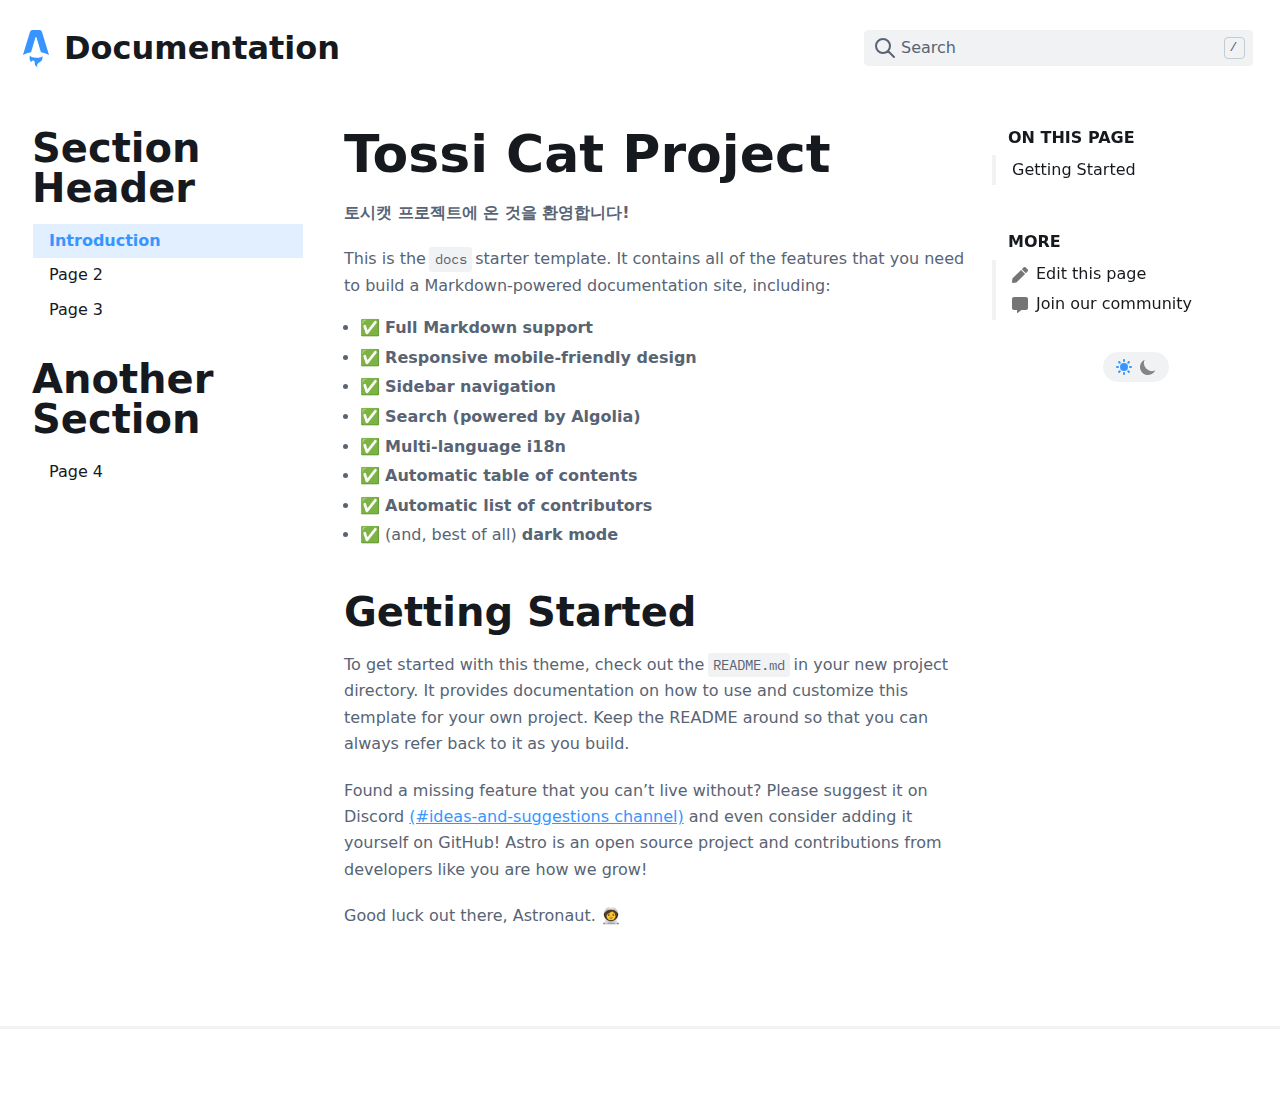
==== commit 45e1a1ab: "test 2" ====
--- a/en/introduction/index.html
+++ b/en/introduction/index.html
@@ -69,7 +69,7 @@
 		</title>
 		
 		
-	<link rel="stylesheet" href="/assets/introduction.a6d0fba7.css" /></head>
+	<link rel="stylesheet" href="/assets/introduction.73c7042a.css" /></head>
 
 	<body class="astro-YM7MGDT3">
 		<header class="astro-WSW2M4IQ">
@@ -251,30 +251,8 @@
 
 			</aside>
 		</main>
-		<footer class="astro-GZEZAF3J">
-	<!-- Thanks to @5t3ph for https://smolcss.dev/#smol-avatar-list! --><div class="contributors astro-WFKYXVEK">
-	<ul class="avatar-list astro-WFKYXVEK" style="--avatar-count: 3">
-		<li class="astro-WFKYXVEK">
-					<a href="https://github.com/bholmesdev" class="astro-WFKYXVEK">
-						<img alt="Contributor bholmesdev" title="Contributor bholmesdev" width="64" height="64" src="https://avatars.githubusercontent.com/u/51384119" class="astro-WFKYXVEK">
-					</a>
-				</li><li class="astro-WFKYXVEK">
-					<a href="https://github.com/AsyncBanana" class="astro-WFKYXVEK">
-						<img alt="Contributor AsyncBanana" title="Contributor AsyncBanana" width="64" height="64" src="https://avatars.githubusercontent.com/u/58297401" class="astro-WFKYXVEK">
-					</a>
-				</li><li class="astro-WFKYXVEK">
-					<a href="https://github.com/pago" class="astro-WFKYXVEK">
-						<img alt="Contributor pago" title="Contributor pago" width="64" height="64" src="https://avatars.githubusercontent.com/u/193788" class="astro-WFKYXVEK">
-					</a>
-				</li>
-	</ul>
-	<span class="astro-WFKYXVEK">
-				<a href="https://github.com/withastro/astro/commits/main/examples/docs/src/pages/en/introduction.md" class="astro-WFKYXVEK">and 2 additional contributors.</a>
-			</span>
-	
-</div>
-
-
+		<footer class="astro-P2ARL4Z3">
+	<!-- <AvatarList path={path} /> -->
 </footer>
 
 
--- a/assets/introduction.73c7042a.css
+++ b/assets/introduction.73c7042a.css
@@ -0,0 +1 @@
+:root{--font-fallback: -apple-system, BlinkMacSystemFont, Segoe UI, Helvetica, Arial, sans-serif, Apple Color Emoji, Segoe UI Emoji;--font-body: system-ui, var(--font-fallback);--font-mono: "IBM Plex Mono", Consolas, "Andale Mono WT", "Andale Mono", "Lucida Console", "Lucida Sans Typewriter", "DejaVu Sans Mono", "Bitstream Vera Sans Mono", "Liberation Mono", "Nimbus Mono L", Monaco, "Courier New", Courier, monospace;--color-base-white: 0, 0%;--color-base-black: 240, 100%;--color-base-gray: 215, 14%;--color-base-blue: 212, 100%;--color-base-blue-dark: 212, 72%;--color-base-green: 158, 79%;--color-base-orange: 22, 100%;--color-base-purple: 269, 79%;--color-base-red: 351, 100%;--color-base-yellow: 41, 100%;--color-gray-5: var(--color-base-gray), 5%;--color-gray-10: var(--color-base-gray), 10%;--color-gray-20: var(--color-base-gray), 20%;--color-gray-30: var(--color-base-gray), 30%;--color-gray-40: var(--color-base-gray), 40%;--color-gray-50: var(--color-base-gray), 50%;--color-gray-60: var(--color-base-gray), 60%;--color-gray-70: var(--color-base-gray), 70%;--color-gray-80: var(--color-base-gray), 80%;--color-gray-90: var(--color-base-gray), 90%;--color-gray-95: var(--color-base-gray), 95%;--color-blue: var(--color-base-blue), 61%;--color-blue-dark: var(--color-base-blue-dark), 39%;--color-green: var(--color-base-green), 42%;--color-orange: var(--color-base-orange), 50%;--color-purple: var(--color-base-purple), 54%;--color-red: var(--color-base-red), 54%;--color-yellow: var(--color-base-yellow), 59%}:root{color-scheme:light;--theme-accent: hsla(var(--color-blue), 1);--theme-text-accent: hsla(var(--color-blue), 1);--theme-accent-opacity: .15;--theme-divider: hsla(var(--color-gray-95), 1);--theme-text: hsla(var(--color-gray-10), 1);--theme-text-light: hsla(var(--color-gray-40), 1);--theme-text-lighter: hsla(var(--color-gray-80), 1);--theme-bg: hsla(var(--color-base-white), 100%, 1);--theme-bg-hover: hsla(var(--color-gray-95), 1);--theme-bg-offset: hsla(var(--color-gray-90), 1);--theme-bg-accent: hsla(var(--color-blue), var(--theme-accent-opacity));--theme-code-inline-bg: hsla(var(--color-gray-95), 1);--theme-code-inline-text: var(--theme-text);--theme-code-bg: hsla(217, 19%, 27%, 1);--theme-code-text: hsla(var(--color-gray-95), 1);--theme-navbar-bg: hsla(var(--color-base-white), 100%, 1);--theme-navbar-height: 6rem;--theme-selection-color: hsla(var(--color-blue), 1);--theme-selection-bg: hsla(var(--color-blue), var(--theme-accent-opacity))}body{background:var(--theme-bg);color:var(--theme-text)}:root.theme-dark{color-scheme:dark;--theme-accent-opacity: .15;--theme-accent: hsla(var(--color-blue), 1);--theme-text-accent: hsla(var(--color-blue), 1);--theme-divider: hsla(var(--color-gray-10), 1);--theme-text: hsla(var(--color-gray-90), 1);--theme-text-light: hsla(var(--color-gray-80), 1);--theme-text-lighter: hsla(var(--color-gray-40), 1);--theme-bg: hsla(215, 28%, 17%, 1);--theme-bg-hover: hsla(var(--color-gray-40), 1);--theme-bg-offset: hsla(var(--color-gray-5), 1);--theme-code-inline-bg: hsla(var(--color-gray-10), 1);--theme-code-inline-text: hsla(var(--color-base-white), 100%, 1);--theme-code-bg: hsla(var(--color-gray-5), 1);--theme-code-text: hsla(var(--color-base-white), 100%, 1);--theme-navbar-bg: hsla(215, 28%, 17%, 1);--theme-selection-color: hsla(var(--color-base-white), 100%, 1);--theme-selection-bg: hsla(var(--color-purple), var(--theme-accent-opacity));--docsearch-modal-background: var(--theme-bg);--docsearch-searchbox-focus-background: var(--theme-divider);--docsearch-footer-background: var(--theme-divider);--docsearch-text-color: var(--theme-text);--docsearch-hit-background: var(--theme-divider);--docsearch-hit-shadow: none;--docsearch-hit-color: var(--theme-text);--docsearch-footer-shadow: inset 0 2px 10px #000;--docsearch-modal-shadow: inset 0 0 8px #000}::selection{color:var(--theme-selection-color);background-color:var(--theme-selection-bg)}*{box-sizing:border-box;margin:0}*:focus:not(:focus-visible){outline:none}:root{--user-font-scale: 1rem - 16px;--max-width:calc(100% - 1rem)}@media (min-width: 50em){:root{--max-width: 46em}}body{display:flex;flex-direction:column;min-height:100vh;font-family:var(--font-body);font-size:1rem;font-size:clamp(.9rem,.75rem + .375vw + var(--user-font-scale),1rem);line-height:1.5;max-width:100vw}nav ul{list-style:none;padding:0}.content>section>*+*{margin-top:1.25rem}.content>section>:first-child{margin-top:0}h1,h2,h3,h4,h5,h6{margin-bottom:1rem;font-weight:700;line-height:1}h1,h2{max-width:40ch}:is(h2,h3):not(:first-child){margin-top:3rem}:is(h4,h5,h6):not(:first-child){margin-top:2rem}h1{font-size:3.25rem;font-weight:800}h2{font-size:2.5rem}h3{font-size:1.75rem}h4{font-size:1.3rem}h5{font-size:1rem}p{line-height:1.65em}.content ul{line-height:1.1em}p,.content ul{color:var(--theme-text-light)}small,.text_small{font-size:.833rem}a{color:var(--theme-text-accent);font-weight:400;text-underline-offset:.08em;align-items:center;gap:.5rem}article>section :is(ul,ol)>*+*{margin-top:.75rem}article>section nav :is(ul,ol)>*+*{margin-top:inherit}article>section li>:is(p,pre,blockquote):not(:first-child){margin-top:1rem}article>section :is(ul,ol){padding-left:1em}article>section nav :is(ul,ol){padding-left:inherit}article>section nav{margin-top:1rem;margin-bottom:2rem}article>section ::marker{font-weight:700;color:var(--theme-text-light)}article>section iframe{width:100%;height:auto;aspect-ratio:16 / 9}a>code{position:relative;color:var(--theme-text-accent);background:transparent;text-underline-offset:var(--padding-block)}a>code:before{content:"";position:absolute;inset:0;display:block;background:var(--theme-accent);opacity:var(--theme-accent-opacity);border-radius:var(--border-radius)}a:hover,a:focus{text-decoration:underline}a:focus{outline:2px solid currentColor;outline-offset:.25em}strong{font-weight:600;color:inherit}code{--border-radius: 3px;--padding-block: .2rem;--padding-inline: .33rem;font-family:var(--font-mono);font-size:.85em;color:inherit;background-color:var(--theme-code-inline-bg);padding:var(--padding-block) var(--padding-inline);margin:calc(var(--padding-block) * -1) -.125em;border-radius:var(--border-radius);word-break:break-word}pre.astro-code>code{all:unset}pre>code{font-size:1em}table,pre{position:relative;--padding-block: 1rem;--padding-inline: 2rem;padding:var(--padding-block) var(--padding-inline);padding-right:calc(var(--padding-inline) * 2);margin-left:calc(var(--padding-inline) * -1);margin-right:calc(var(--padding-inline) * -1);font-family:var(--font-mono);line-height:1.5;font-size:.85em;overflow-y:hidden;overflow-x:auto}table{width:100%;padding:var(--padding-block) 0;margin:0;border-collapse:collapse}tr:nth-of-type(odd){background:var(--theme-bg-hover)}th{background:var(--color-black);color:var(--theme-color);font-weight:700}td,th{padding:6px;text-align:left}pre{background-color:var(--theme-code-bg);color:var(--theme-code-text)}blockquote code{background-color:var(--theme-bg)}@media (min-width: 37.75em){pre{--padding-inline: 1.25rem;border-radius:8px;margin-left:0;margin-right:0}}blockquote{margin:2rem 0;padding:1.25em 1.5rem;border-left:3px solid var(--theme-text-light);background-color:var(--theme-bg-offset);border-radius:0 .25rem .25rem 0;line-height:1.7}img{max-width:100%}.flex{display:flex;align-items:center}button{justify-items:center;padding:.33em .67em;border:0;background:var(--theme-bg);display:flex;font-size:1rem;align-items:center;gap:.25em;border-radius:99em;color:var(--theme-text);background-color:var(--theme-bg)}h2.heading{font-size:1rem;font-weight:700;padding:.1rem 1rem;text-transform:uppercase;margin-bottom:.5rem}.header-link{font-size:1em;transition:border-inline-start-color .1s ease-out,background-color .2s ease-out;border-left:4px solid var(--theme-divider)}.header-link a{display:inline-flex;gap:.5em;width:100%;font:inherit;padding:.4rem 0;line-height:1.3;color:inherit;text-decoration:none;unicode-bidi:plaintext}@media (min-width: 50em){.header-link a{padding:.275rem 0}}.header-link:hover,.header-link:focus,.header-link:focus-within{border-inline-start-color:var(--theme-accent-secondary)}.header-link:hover a,.header-link a:focus{color:var(--theme-text);text-decoration:underline}.header-link svg{opacity:.6}.header-link:hover svg{opacity:.8}.header-link{padding-inline-start:1rem}.header-link.depth-3{padding-inline-start:2rem}.header-link.depth-4{padding-inline-start:3rem}.sr-only{position:absolute;width:1px;height:1px;padding:0;margin:-1px;overflow:hidden;clip:rect(0,0,0,0);white-space:nowrap;border-width:0}.focus\:not-sr-only:focus,.focus\:not-sr-only:focus-visible{position:static;width:auto;height:auto;padding:0;margin:0;overflow:visible;clip:auto;white-space:normal}:target{scroll-margin:calc(var(--theme-sidebar-offset, 5rem) + 2rem) 0 2rem}.current-header-link{background-color:var(--theme-bg-accent);outline:1px solid transparent}@media (forced-colors: active){.current-header-link{border:1px solid CanvasText}}.current-header-link a{color:var(--theme-text)}.skiplink:where(.astro-E6C7KI6T),.skiplink:where(.astro-E6C7KI6T):focus,.skiplink:where(.astro-E6C7KI6T):focus-visible{position:absolute;padding:.25em;font-size:larger;top:0;left:0;right:0;z-index:9;display:block;text-align:center;background-color:var(--theme-text-accent);color:var(--theme-bg);border-radius:.25em;outline:var(--theme-bg) solid 1px;outline-offset:0}.language-select{flex-grow:1;width:48px;box-sizing:border-box;margin:0;overflow:visible;font-weight:500;font-size:1rem;font-family:inherit;line-height:inherit;background-color:var(--theme-bg);border-color:var(--theme-text-lighter);color:var(--theme-text-light);border-style:solid;border-width:1px;border-radius:.25rem;outline:0;cursor:pointer;transition-timing-function:ease-out;transition-duration:.2s;transition-property:border-color,color;-webkit-font-smoothing:antialiased;padding:.33em .5em .33em 30px;padding-right:1rem}.language-select-wrapper .language-select:hover,.language-select-wrapper .language-select:focus{color:var(--theme-text);border-color:var(--theme-text-light)}.language-select-wrapper{color:var(--theme-text-light);position:relative}.language-select-wrapper>svg{position:absolute;top:7px;left:10px;pointer-events:none}@media (min-width: 50em){.language-select{width:100%}}/*! @docsearch/css 3.3.2 | MIT License | © Algolia, Inc. and contributors | https://docsearch.algolia.com */:root{--docsearch-primary-color:#5468ff;--docsearch-text-color:#1c1e21;--docsearch-spacing:12px;--docsearch-icon-stroke-width:1.4;--docsearch-highlight-color:var(--docsearch-primary-color);--docsearch-muted-color:#969faf;--docsearch-container-background:rgba(101,108,133,.8);--docsearch-logo-color:#5468ff;--docsearch-modal-width:560px;--docsearch-modal-height:600px;--docsearch-modal-background:#f5f6f7;--docsearch-modal-shadow:inset 1px 1px 0 0 hsla(0,0%,100%,.5),0 3px 8px 0 #555a64;--docsearch-searchbox-height:56px;--docsearch-searchbox-background:#ebedf0;--docsearch-searchbox-focus-background:#fff;--docsearch-searchbox-shadow:inset 0 0 0 2px var(--docsearch-primary-color);--docsearch-hit-height:56px;--docsearch-hit-color:#444950;--docsearch-hit-active-color:#fff;--docsearch-hit-background:#fff;--docsearch-hit-shadow:0 1px 3px 0 #d4d9e1;--docsearch-key-gradient:linear-gradient(-225deg,#d5dbe4,#f8f8f8);--docsearch-key-shadow:inset 0 -2px 0 0 #cdcde6,inset 0 0 1px 1px #fff,0 1px 2px 1px rgba(30,35,90,.4);--docsearch-footer-height:44px;--docsearch-footer-background:#fff;--docsearch-footer-shadow:0 -1px 0 0 #e0e3e8,0 -3px 6px 0 rgba(69,98,155,.12)}html[data-theme=dark]{--docsearch-text-color:#f5f6f7;--docsearch-container-background:rgba(9,10,17,.8);--docsearch-modal-background:#15172a;--docsearch-modal-shadow:inset 1px 1px 0 0 #2c2e40,0 3px 8px 0 #000309;--docsearch-searchbox-background:#090a11;--docsearch-searchbox-focus-background:#000;--docsearch-hit-color:#bec3c9;--docsearch-hit-shadow:none;--docsearch-hit-background:#090a11;--docsearch-key-gradient:linear-gradient(-26.5deg,#565872,#31355b);--docsearch-key-shadow:inset 0 -2px 0 0 #282d55,inset 0 0 1px 1px #51577d,0 2px 2px 0 rgba(3,4,9,.3);--docsearch-footer-background:#1e2136;--docsearch-footer-shadow:inset 0 1px 0 0 rgba(73,76,106,.5),0 -4px 8px 0 rgba(0,0,0,.2);--docsearch-logo-color:#fff;--docsearch-muted-color:#7f8497}.DocSearch-Button{align-items:center;background:var(--docsearch-searchbox-background);border:0;border-radius:40px;color:var(--docsearch-muted-color);cursor:pointer;display:flex;font-weight:500;height:36px;justify-content:space-between;margin:0 0 0 16px;padding:0 8px;user-select:none}.DocSearch-Button:active,.DocSearch-Button:focus,.DocSearch-Button:hover{background:var(--docsearch-searchbox-focus-background);box-shadow:var(--docsearch-searchbox-shadow);color:var(--docsearch-text-color);outline:none}.DocSearch-Button-Container{align-items:center;display:flex}.DocSearch-Search-Icon{stroke-width:1.6}.DocSearch-Button .DocSearch-Search-Icon{color:var(--docsearch-text-color)}.DocSearch-Button-Placeholder{font-size:1rem;padding:0 12px 0 6px}.DocSearch-Button-Keys{display:flex;min-width:calc(40px + .8em)}.DocSearch-Button-Key{align-items:center;background:var(--docsearch-key-gradient);border-radius:3px;box-shadow:var(--docsearch-key-shadow);color:var(--docsearch-muted-color);display:flex;height:18px;justify-content:center;margin-right:.4em;position:relative;padding:0 0 2px;border:0;top:-1px;width:20px}@media (max-width:768px){.DocSearch-Button-Keys,.DocSearch-Button-Placeholder{display:none}}.DocSearch--active{overflow:hidden!important}.DocSearch-Container,.DocSearch-Container *{box-sizing:border-box}.DocSearch-Container{background-color:var(--docsearch-container-background);height:100vh;left:0;position:fixed;top:0;width:100vw;z-index:200}.DocSearch-Container a{text-decoration:none}.DocSearch-Link{appearance:none;background:none;border:0;color:var(--docsearch-highlight-color);cursor:pointer;font:inherit;margin:0;padding:0}.DocSearch-Modal{background:var(--docsearch-modal-background);border-radius:6px;box-shadow:var(--docsearch-modal-shadow);flex-direction:column;margin:60px auto auto;max-width:var(--docsearch-modal-width);position:relative}.DocSearch-SearchBar{display:flex;padding:var(--docsearch-spacing) var(--docsearch-spacing) 0}.DocSearch-Form{align-items:center;background:var(--docsearch-searchbox-focus-background);border-radius:4px;box-shadow:var(--docsearch-searchbox-shadow);display:flex;height:var(--docsearch-searchbox-height);margin:0;padding:0 var(--docsearch-spacing);position:relative;width:100%}.DocSearch-Input{appearance:none;background:transparent;border:0;color:var(--docsearch-text-color);flex:1;font:inherit;font-size:1.2em;height:100%;outline:none;padding:0 0 0 8px;width:80%}.DocSearch-Input::placeholder{color:var(--docsearch-muted-color);opacity:1}.DocSearch-Input::-webkit-search-cancel-button,.DocSearch-Input::-webkit-search-decoration,.DocSearch-Input::-webkit-search-results-button,.DocSearch-Input::-webkit-search-results-decoration{display:none}.DocSearch-LoadingIndicator,.DocSearch-MagnifierLabel,.DocSearch-Reset{margin:0;padding:0}.DocSearch-MagnifierLabel,.DocSearch-Reset{align-items:center;color:var(--docsearch-highlight-color);display:flex;justify-content:center}.DocSearch-Container--Stalled .DocSearch-MagnifierLabel,.DocSearch-LoadingIndicator{display:none}.DocSearch-Container--Stalled .DocSearch-LoadingIndicator{align-items:center;color:var(--docsearch-highlight-color);display:flex;justify-content:center}@media screen and (prefers-reduced-motion:reduce){.DocSearch-Reset{animation:none;appearance:none;background:none;border:0;border-radius:50%;color:var(--docsearch-icon-color);cursor:pointer;right:0;stroke-width:var(--docsearch-icon-stroke-width)}}.DocSearch-Reset{animation:fade-in .1s ease-in forwards;appearance:none;background:none;border:0;border-radius:50%;color:var(--docsearch-icon-color);cursor:pointer;padding:2px;right:0;stroke-width:var(--docsearch-icon-stroke-width)}.DocSearch-Reset[hidden]{display:none}.DocSearch-Reset:hover{color:var(--docsearch-highlight-color)}.DocSearch-LoadingIndicator svg,.DocSearch-MagnifierLabel svg{height:24px;width:24px}.DocSearch-Cancel{display:none}.DocSearch-Dropdown{max-height:calc(var(--docsearch-modal-height) - var(--docsearch-searchbox-height) - var(--docsearch-spacing) - var(--docsearch-footer-height));min-height:var(--docsearch-spacing);overflow-y:auto;overflow-y:overlay;padding:0 var(--docsearch-spacing);scrollbar-color:var(--docsearch-muted-color) var(--docsearch-modal-background);scrollbar-width:thin}.DocSearch-Dropdown::-webkit-scrollbar{width:12px}.DocSearch-Dropdown::-webkit-scrollbar-track{background:transparent}.DocSearch-Dropdown::-webkit-scrollbar-thumb{background-color:var(--docsearch-muted-color);border:3px solid var(--docsearch-modal-background);border-radius:20px}.DocSearch-Dropdown ul{list-style:none;margin:0;padding:0}.DocSearch-Label{font-size:.75em;line-height:1.6em}.DocSearch-Help,.DocSearch-Label{color:var(--docsearch-muted-color)}.DocSearch-Help{font-size:.9em;margin:0;user-select:none}.DocSearch-Title{font-size:1.2em}.DocSearch-Logo a{display:flex}.DocSearch-Logo svg{color:var(--docsearch-logo-color);margin-left:8px}.DocSearch-Hits:last-of-type{margin-bottom:24px}.DocSearch-Hits mark{background:none;color:var(--docsearch-highlight-color)}.DocSearch-HitsFooter{color:var(--docsearch-muted-color);display:flex;font-size:.85em;justify-content:center;margin-bottom:var(--docsearch-spacing);padding:var(--docsearch-spacing)}.DocSearch-HitsFooter a{border-bottom:1px solid;color:inherit}.DocSearch-Hit{border-radius:4px;display:flex;padding-bottom:4px;position:relative}@media screen and (prefers-reduced-motion:reduce){.DocSearch-Hit--deleting{transition:none}}.DocSearch-Hit--deleting{opacity:0;transition:all .25s linear}@media screen and (prefers-reduced-motion:reduce){.DocSearch-Hit--favoriting{transition:none}}.DocSearch-Hit--favoriting{transform:scale(0);transform-origin:top center;transition:all .25s linear;transition-delay:.25s}.DocSearch-Hit a{background:var(--docsearch-hit-background);border-radius:4px;box-shadow:var(--docsearch-hit-shadow);display:block;padding-left:var(--docsearch-spacing);width:100%}.DocSearch-Hit-source{background:var(--docsearch-modal-background);color:var(--docsearch-highlight-color);font-size:.85em;font-weight:600;line-height:32px;margin:0 -4px;padding:8px 4px 0;position:sticky;top:0;z-index:10}.DocSearch-Hit-Tree{color:var(--docsearch-muted-color);height:var(--docsearch-hit-height);opacity:.5;stroke-width:var(--docsearch-icon-stroke-width);width:24px}.DocSearch-Hit[aria-selected=true] a{background-color:var(--docsearch-highlight-color)}.DocSearch-Hit[aria-selected=true] mark{text-decoration:underline}.DocSearch-Hit-Container{align-items:center;color:var(--docsearch-hit-color);display:flex;flex-direction:row;height:var(--docsearch-hit-height);padding:0 var(--docsearch-spacing) 0 0}.DocSearch-Hit-icon{height:20px;width:20px}.DocSearch-Hit-action,.DocSearch-Hit-icon{color:var(--docsearch-muted-color);stroke-width:var(--docsearch-icon-stroke-width)}.DocSearch-Hit-action{align-items:center;display:flex;height:22px;width:22px}.DocSearch-Hit-action svg{display:block;height:18px;width:18px}.DocSearch-Hit-action+.DocSearch-Hit-action{margin-left:6px}.DocSearch-Hit-action-button{appearance:none;background:none;border:0;border-radius:50%;color:inherit;cursor:pointer;padding:2px}svg.DocSearch-Hit-Select-Icon{display:none}.DocSearch-Hit[aria-selected=true] .DocSearch-Hit-Select-Icon{display:block}.DocSearch-Hit-action-button:focus,.DocSearch-Hit-action-button:hover{background:rgba(0,0,0,.2);transition:background-color .1s ease-in}@media screen and (prefers-reduced-motion:reduce){.DocSearch-Hit-action-button:focus,.DocSearch-Hit-action-button:hover{transition:none}}.DocSearch-Hit-action-button:focus path,.DocSearch-Hit-action-button:hover path{fill:#fff}.DocSearch-Hit-content-wrapper{display:flex;flex:1 1 auto;flex-direction:column;font-weight:500;justify-content:center;line-height:1.2em;margin:0 8px;overflow-x:hidden;position:relative;text-overflow:ellipsis;white-space:nowrap;width:80%}.DocSearch-Hit-title{font-size:.9em}.DocSearch-Hit-path{color:var(--docsearch-muted-color);font-size:.75em}.DocSearch-Hit[aria-selected=true] .DocSearch-Hit-action,.DocSearch-Hit[aria-selected=true] .DocSearch-Hit-icon,.DocSearch-Hit[aria-selected=true] .DocSearch-Hit-path,.DocSearch-Hit[aria-selected=true] .DocSearch-Hit-text,.DocSearch-Hit[aria-selected=true] .DocSearch-Hit-title,.DocSearch-Hit[aria-selected=true] .DocSearch-Hit-Tree,.DocSearch-Hit[aria-selected=true] mark{color:var(--docsearch-hit-active-color)!important}@media screen and (prefers-reduced-motion:reduce){.DocSearch-Hit-action-button:focus,.DocSearch-Hit-action-button:hover{background:rgba(0,0,0,.2);transition:none}}.DocSearch-ErrorScreen,.DocSearch-NoResults,.DocSearch-StartScreen{font-size:.9em;margin:0 auto;padding:36px 0;text-align:center;width:80%}.DocSearch-Screen-Icon{color:var(--docsearch-muted-color);padding-bottom:12px}.DocSearch-NoResults-Prefill-List{display:inline-block;padding-bottom:24px;text-align:left}.DocSearch-NoResults-Prefill-List ul{display:inline-block;padding:8px 0 0}.DocSearch-NoResults-Prefill-List li{list-style-position:inside;list-style-type:"\bb  "}.DocSearch-Prefill{appearance:none;background:none;border:0;border-radius:1em;color:var(--docsearch-highlight-color);cursor:pointer;display:inline-block;font-size:1em;font-weight:700;padding:0}.DocSearch-Prefill:focus,.DocSearch-Prefill:hover{outline:none;text-decoration:underline}.DocSearch-Footer{align-items:center;background:var(--docsearch-footer-background);border-radius:0 0 8px 8px;box-shadow:var(--docsearch-footer-shadow);display:flex;flex-direction:row-reverse;flex-shrink:0;height:var(--docsearch-footer-height);justify-content:space-between;padding:0 var(--docsearch-spacing);position:relative;user-select:none;width:100%;z-index:300}.DocSearch-Commands{color:var(--docsearch-muted-color);display:flex;list-style:none;margin:0;padding:0}.DocSearch-Commands li{align-items:center;display:flex}.DocSearch-Commands li:not(:last-of-type){margin-right:.8em}.DocSearch-Commands-Key{align-items:center;background:var(--docsearch-key-gradient);border-radius:2px;box-shadow:var(--docsearch-key-shadow);display:flex;height:18px;justify-content:center;margin-right:.4em;padding:0 0 1px;color:var(--docsearch-muted-color);border:0;width:20px}@media (max-width:768px){:root{--docsearch-spacing:10px;--docsearch-footer-height:40px}.DocSearch-Dropdown{height:100%}.DocSearch-Container{height:100vh;height:-webkit-fill-available;height:calc(var(--docsearch-vh, 1vh)*100);position:absolute}.DocSearch-Footer{border-radius:0;bottom:0;position:absolute}.DocSearch-Hit-content-wrapper{display:flex;position:relative;width:80%}.DocSearch-Modal{border-radius:0;box-shadow:none;height:100vh;height:-webkit-fill-available;height:calc(var(--docsearch-vh, 1vh)*100);margin:0;max-width:100%;width:100%}.DocSearch-Dropdown{max-height:calc(var(--docsearch-vh, 1vh)*100 - var(--docsearch-searchbox-height) - var(--docsearch-spacing) - var(--docsearch-footer-height))}.DocSearch-Cancel{appearance:none;background:none;border:0;color:var(--docsearch-highlight-color);cursor:pointer;display:inline-block;flex:none;font:inherit;font-size:1em;font-weight:500;margin-left:var(--docsearch-spacing);outline:none;overflow:hidden;padding:0;user-select:none;white-space:nowrap}.DocSearch-Commands,.DocSearch-Hit-Tree{display:none}}@keyframes fade-in{0%{opacity:0}to{opacity:1}}.search-input{flex-grow:1;box-sizing:border-box;width:100%;margin:0;padding:.33em .5em;overflow:visible;font-weight:500;font-size:1rem;font-family:inherit;line-height:inherit;background-color:var(--theme-divider);border-color:var(--theme-divider);color:var(--theme-text-light);border-style:solid;border-width:1px;border-radius:.25rem;outline:0;cursor:pointer;transition-timing-function:ease-out;transition-duration:.2s;transition-property:border-color,color;-webkit-font-smoothing:antialiased}.search-input:hover,.search-input:focus{color:var(--theme-text);border-color:var(--theme-text-light)}.search-input:hover::placeholder,.search-input:focus::placeholder{color:var(--theme-text-light)}.search-input::placeholder{color:var(--theme-text-light)}.search-hint{position:absolute;top:7px;right:19px;padding:3px 5px;display:none;align-items:center;justify-content:center;letter-spacing:.125em;font-size:13px;font-family:var(--font-mono);pointer-events:none;border-color:var(--theme-text-lighter);color:var(--theme-text-light);border-style:solid;border-width:1px;border-radius:.25rem;line-height:14px}@media (min-width: 50em){.search-hint{display:flex}}.DocSearch-Modal .DocSearch-Hit a{box-shadow:none;border:1px solid var(--theme-accent)}.search-item>*{flex-grow:1}header:where(.astro-WSW2M4IQ){z-index:11;height:var(--theme-navbar-height);width:100%;background-color:var(--theme-navbar-bg);display:flex;align-items:center;justify-content:center;overflow:hidden;position:sticky;top:0}.logo:where(.astro-WSW2M4IQ){flex:1;display:flex;overflow:hidden;width:30px;font-size:2rem;flex-shrink:0;font-weight:600;line-height:1;color:hsla(var(--color-base-white),100%,1);gap:.25em;z-index:-1}.logo:where(.astro-WSW2M4IQ) a:where(.astro-WSW2M4IQ){display:flex;padding:.5em .25em;margin:-.5em -.25em;text-decoration:none;font-weight:700}.logo:where(.astro-WSW2M4IQ) a:where(.astro-WSW2M4IQ){transition:color .1s ease-out;color:var(--theme-text)}.logo:where(.astro-WSW2M4IQ) a:where(.astro-WSW2M4IQ):hover,.logo:where(.astro-WSW2M4IQ) a:where(.astro-WSW2M4IQ):focus{color:var(--theme-text-accent)}.logo:where(.astro-WSW2M4IQ) h1:where(.astro-WSW2M4IQ){display:none;font:inherit;color:inherit;margin:0}.nav-wrapper:where(.astro-WSW2M4IQ){display:flex;align-items:center;justify-content:flex-end;gap:1em;width:100%;max-width:82em;padding:0 1rem}@media (min-width: 50em){header:where(.astro-WSW2M4IQ){position:static;padding:2rem 0rem}.logo:where(.astro-WSW2M4IQ){width:auto;margin:0;z-index:0}.logo:where(.astro-WSW2M4IQ) h1:where(.astro-WSW2M4IQ){display:initial}.menu-toggle:where(.astro-WSW2M4IQ){display:none}}:root{--docsearch-primary-color: var(--theme-accent);--docsearch-logo-color: var(--theme-text)}.search-item:where(.astro-WSW2M4IQ){display:none;position:relative;z-index:10;flex-grow:1;padding-right:.7rem;display:flex;max-width:200px}@media (min-width: 50em){.search-item:where(.astro-WSW2M4IQ){max-width:400px}}.theme-toggle{display:inline-flex;align-items:center;gap:.25em;padding:.33em .67em;border-radius:99em;background-color:var(--theme-code-inline-bg)}.theme-toggle>label:focus-within{outline:2px solid transparent;box-shadow:0 0 0 .08em var(--theme-accent),0 0 0 .12em #fff}.theme-toggle>label{color:var(--theme-code-inline-text);position:relative;display:flex;align-items:center;justify-content:center;opacity:.5}.theme-toggle .checked{color:var(--theme-accent);opacity:1}input[name=theme-toggle]{position:absolute;opacity:0;inset:0;z-index:-1}.edit-on-github:where(.astro-G6EIA3S5){text-decoration:none;font:inherit;color:inherit;font-size:1rem}.content:where(.astro-UYJOB5GE){padding:0;max-width:75ch;width:100%;height:100%;display:flex;flex-direction:column}.content:where(.astro-UYJOB5GE)>section:where(.astro-UYJOB5GE){margin-bottom:4rem}.block:where(.astro-UYJOB5GE){display:block}@media (min-width: 50em){.sm\:hidden:where(.astro-UYJOB5GE){display:none}}:root.theme-dark .nav-link a[aria-current=page]{color:hsla(var(--color-base-white),100%,1)}nav:where(.astro-OMZMZYNJ){width:100%;margin-right:1rem}.nav-groups:where(.astro-OMZMZYNJ){height:100%;padding:2rem 0;overflow-x:visible;overflow-y:auto;max-height:100vh}.nav-groups:where(.astro-OMZMZYNJ)>li:where(.astro-OMZMZYNJ)+li:where(.astro-OMZMZYNJ){margin-top:2rem}.nav-groups:where(.astro-OMZMZYNJ)>:first-child:where(.astro-OMZMZYNJ){padding-top:var(--doc-padding)}.nav-groups:where(.astro-OMZMZYNJ)>:last-child:where(.astro-OMZMZYNJ){padding-bottom:2rem;margin-bottom:var(--theme-navbar-height)}.nav-group-title:where(.astro-OMZMZYNJ){font-size:1rem;font-weight:700;padding:.1rem 1rem;text-transform:uppercase;margin-bottom:.5rem}.nav-link:where(.astro-OMZMZYNJ) a:where(.astro-OMZMZYNJ){font-size:1rem;margin:1px;padding:.3rem 1rem;font:inherit;color:inherit;text-decoration:none;display:block}.nav-link:where(.astro-OMZMZYNJ) a:where(.astro-OMZMZYNJ):hover,.nav-link:where(.astro-OMZMZYNJ) a:where(.astro-OMZMZYNJ):focus{background-color:var(--theme-bg-hover)}.nav-link:where(.astro-OMZMZYNJ) a:where(.astro-OMZMZYNJ)[aria-current=page]{color:var(--theme-text-accent);background-color:var(--theme-bg-accent);font-weight:600}@media (min-width: 50em){.nav-groups:where(.astro-OMZMZYNJ){padding:0}}.sidebar-nav:where(.astro-2XZZFVA4){width:100%;position:sticky;top:0}.sidebar-nav-inner:where(.astro-2XZZFVA4){height:100%;padding:0;padding-top:var(--doc-padding);overflow:auto}footer:where(.astro-P2ARL4Z3){margin-top:auto;padding:2rem;border-top:3px solid var(--theme-divider)}.layout>*{width:100%;height:100%}.mobile-sidebar-toggle{overflow:hidden}.mobile-sidebar-toggle #grid-left{display:block;top:2rem}body{width:100%;display:grid;grid-template-rows:var(--theme-navbar-height) 1fr;--gutter: .5rem;--doc-padding: 2rem}.layout:where(.astro-YM7MGDT3){display:grid;grid-auto-flow:column;grid-template-columns:minmax(var(--gutter),1fr) minmax(0,var(--max-width)) minmax(var(--gutter),1fr);overflow-x:hidden}.grid-sidebar:where(.astro-YM7MGDT3){height:100vh;position:sticky;top:0;padding:0}#grid-left:where(.astro-YM7MGDT3){position:fixed;background-color:var(--theme-bg);z-index:10;display:none}#grid-main:where(.astro-YM7MGDT3){padding:var(--doc-padding) var(--gutter);grid-column:2;display:flex;flex-direction:column;height:100%}#grid-right:where(.astro-YM7MGDT3){display:none}@media (min-width: 50em){.layout:where(.astro-YM7MGDT3){overflow:initial;grid-template-columns:20rem minmax(0,var(--max-width));gap:1em}#grid-left:where(.astro-YM7MGDT3){display:flex;padding-left:2rem;position:sticky;grid-column:1}}@media (min-width: 72em){.layout:where(.astro-YM7MGDT3){grid-template-columns:20rem minmax(0,var(--max-width)) 18rem;padding-left:0;padding-right:0;margin:0 auto}#grid-right:where(.astro-YM7MGDT3){grid-column:3;display:flex}}
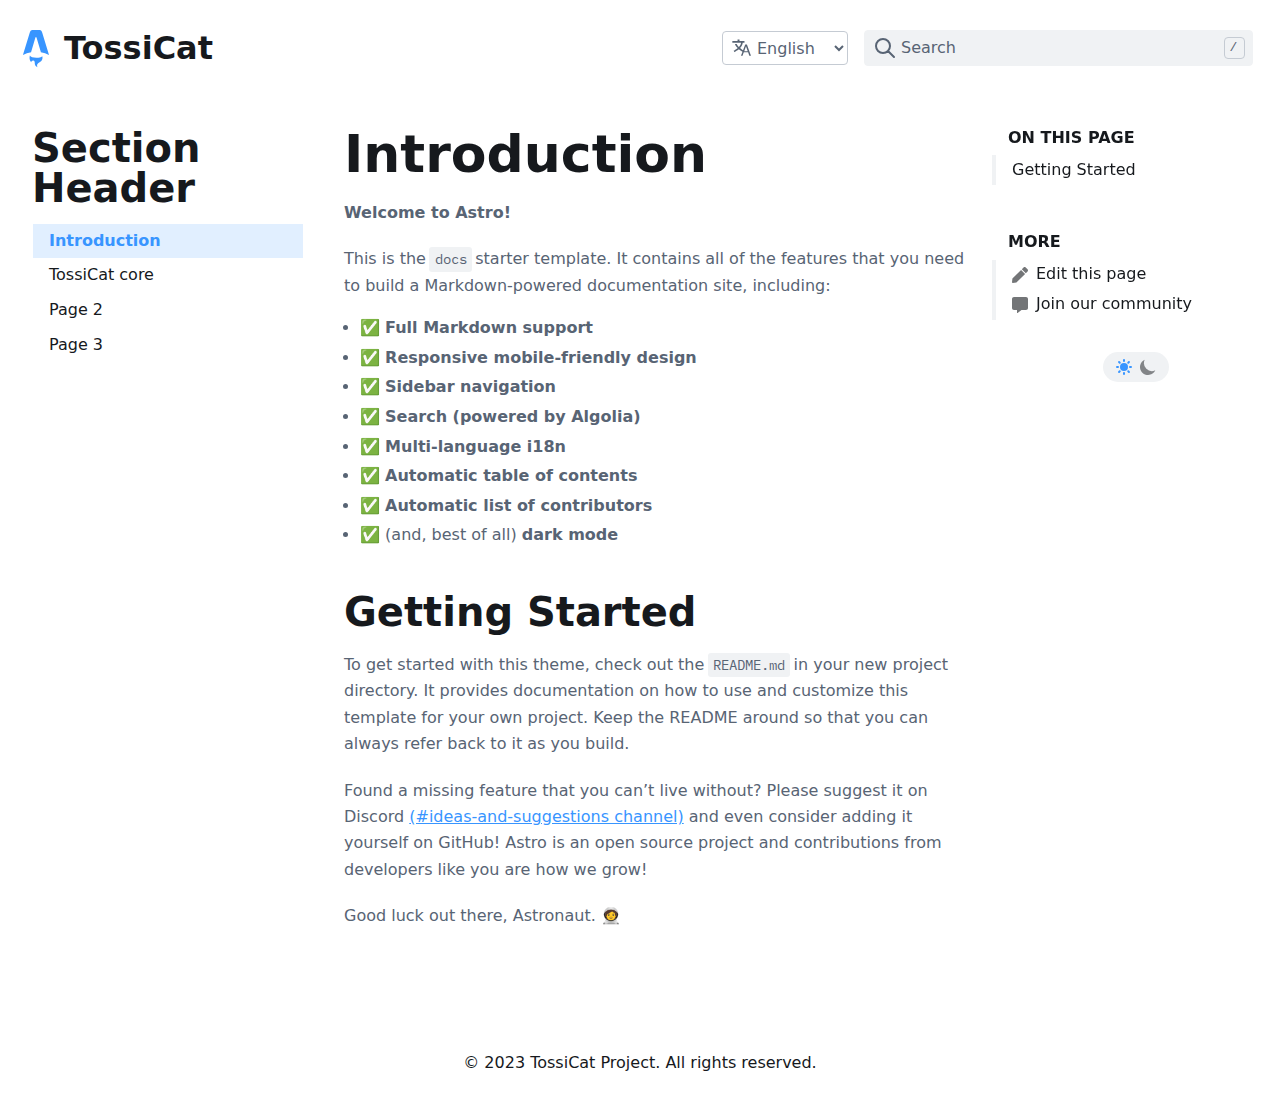
==== commit 4bd805e0: "한글 영어 페이지 분리 및 내용 추가" ====
--- a/en/introduction/index.html
+++ b/en/introduction/index.html
@@ -1,5 +1,5 @@
 <!DOCTYPE html>
-<html dir="ltr" lang="en-us" class="initial astro-YM7MGDT3">
+<html dir="ltr" lang="ko" class="initial astro-2TN7QAIC">
 	<head>
 		<!-- Global Metadata --><meta charset="utf-8">
 <meta name="viewport" content="width=device-width">
@@ -40,19 +40,19 @@
 		<!-- Page Metadata --><link rel="canonical" href="https://astro.build/en/introduction/">
 
 <!-- OpenGraph Tags -->
-<meta property="og:title" content="Tossi Cat Project 🚀 Documentation">
+<meta property="og:title" content="Introduction 🚀 TossiCat">
 <meta property="og:type" content="article">
 <meta property="og:url" content="https://astro.build/en/introduction/">
-<meta property="og:locale" content="en_US">
+<meta property="og:locale" content="ko">
 <meta property="og:image" content="https://github.com/withastro/astro/blob/main/assets/social/banner-minimal.png?raw=true">
 <meta property="og:image:alt" content="astro logo on a starry expanse of space, with a purple saturn-like planet floating in the right foreground">
 <meta name="description" property="og:description" content="Docs intro">
-<meta property="og:site_name" content="Documentation">
+<meta property="og:site_name" content="TossiCat">
 
 <!-- Twitter Tags -->
 <meta name="twitter:card" content="summary_large_image">
 <meta name="twitter:site" content="astrodotbuild">
-<meta name="twitter:title" content="Tossi Cat Project 🚀 Documentation">
+<meta name="twitter:title" content="Introduction 🚀 TossiCat">
 <meta name="twitter:description" content="Docs intro">
 <meta name="twitter:image" content="https://github.com/withastro/astro/blob/main/assets/social/banner-minimal.png?raw=true">
 <meta name="twitter:image:alt" content="astro logo on a starry expanse of space, with a purple saturn-like planet floating in the right foreground">
@@ -65,13 +65,13 @@
 -->
 
 		<title>
-			Tossi Cat Project 🚀 Documentation
+			Introduction 🚀 TossiCat
 		</title>
 		
 		
-	<link rel="stylesheet" href="/assets/introduction.73c7042a.css" /></head>
-
-	<body class="astro-YM7MGDT3">
+	<link rel="stylesheet" href="/assets/TossiCat_core.1fb88fcd.css" /></head>
+
+	<body class="astro-2TN7QAIC">
 		<header class="astro-WSW2M4IQ">
 	<a href="#article" class="sr-only focus:not-sr-only skiplink astro-E6C7KI6T"><span class="astro-E6C7KI6T">Skip to Content</span></a>
 
@@ -98,13 +98,13 @@
 	<path id="flame" fill-rule="evenodd" clip-rule="evenodd" d="M168.19 180.151c-7.139 6.105-21.39 10.268-37.804 10.268-20.147 0-37.033-6.272-41.513-14.707-1.602 4.835-1.961 10.367-1.961 13.902 0 0-1.056 17.355 11.015 29.426 0-6.268 5.081-11.349 11.349-11.349 10.743 0 10.731 9.373 10.721 16.977v.679c0 11.542 7.054 21.436 17.086 25.606a23.27 23.27 0 01-2.339-10.2c0-11.008 6.463-15.107 13.974-19.87 5.976-3.79 12.616-8.001 17.192-16.449a31.024 31.024 0 003.743-14.82c0-3.299-.513-6.479-1.463-9.463z">
 	</path>
 </svg>
-				<h1 class="astro-WSW2M4IQ">Documentation</h1>
+				<h1 class="astro-WSW2M4IQ">TossiCat</h1>
 			</a>
 		</div>
 		<div style="flex-grow: 1;" class="astro-WSW2M4IQ"></div>
-		
+		<astro-island uid="Zz0QKp" component-url="/LanguageSelect.f1a8c024.js" component-export="default" renderer-url="/client.cd6d80d7.js" props="{&quot;lang&quot;:[0,&quot;en&quot;]}" ssr="" client="idle" opts="{&quot;name&quot;:&quot;LanguageSelect&quot;,&quot;value&quot;:true}" await-children=""><div class="language-select-wrapper"><svg aria-hidden="true" focusable="false" role="img" xmlns="http://www.w3.org/2000/svg" viewBox="0 0 88.6 77.3" height="1.2em" width="1.2em"><path fill="currentColor" d="M61,24.6h7.9l18.7,51.6h-7.7l-5.4-15.5H54.3l-5.6,15.5h-7.2L61,24.6z M72.6,55l-8-22.8L56.3,55H72.6z"></path><path fill="currentColor" d="M53.6,60.6c-10-4-16-9-22-14c0,0,1.3,1.3,0,0c-6,5-20,13-20,13l-4-6c8-5,10-6,19-13c-2.1-1.9-12-13-13-19h8          c4,9,10,14,10,14c10-8,10-19,10-19h8c0,0-1,13-12,24l0,0c5,5,10,9,19,13L53.6,60.6z M1.6,16.6h56v-8h-23v-7h-9v7h-24V16.6z"></path></svg><select class="language-select"><option value="ko">한글</option><option value="en" selected="">English</option></select></div></astro-island>
 		<div class="search-item astro-WSW2M4IQ">
-			<astro-island uid="2pwKLU" component-url="/Search.50e07de2.js" component-export="default" renderer-url="/client.cd6d80d7.js" props="{}" ssr="" client="idle" opts="{&quot;name&quot;:&quot;Search&quot;,&quot;value&quot;:true}" await-children=""><button type="button" class="search-input"><svg width="24" height="24" fill="none"><path d="M21 21l-6-6m2-5a7 7 0 11-14 0 7 7 0 0114 0z" stroke="currentColor" stroke-width="2" stroke-linecap="round" stroke-linejoin="round"></path></svg><span>Search</span><span class="search-hint"><span class="sr-only">Press </span><kbd>/</kbd><span class="sr-only"> to search</span></span></button></astro-island>
+			<astro-island uid="2pwKLU" component-url="/Search.0e50b449.js" component-export="default" renderer-url="/client.cd6d80d7.js" props="{}" ssr="" client="idle" opts="{&quot;name&quot;:&quot;Search&quot;,&quot;value&quot;:true}" await-children=""><button type="button" class="search-input"><svg width="24" height="24" fill="none"><path d="M21 21l-6-6m2-5a7 7 0 11-14 0 7 7 0 0114 0z" stroke="currentColor" stroke-width="2" stroke-linecap="round" stroke-linejoin="round"></path></svg><span>Search</span><span class="search-hint"><span class="sr-only">Press </span><kbd>/</kbd><span class="sr-only"> to search</span></span></button></astro-island>
 		</div>
 	</nav>
 </header>
@@ -112,8 +112,8 @@
 
 
 
-		<main class="layout astro-YM7MGDT3">
-			<aside id="grid-left" class="grid-sidebar astro-YM7MGDT3" title="Site Navigation">
+		<main class="layout astro-2TN7QAIC">
+			<aside id="grid-left" class="grid-sidebar astro-2TN7QAIC" title="Site Navigation">
 				<nav aria-labelledby="grid-left" class="astro-OMZMZYNJ">
 	<ul class="nav-groups astro-OMZMZYNJ">
 		<li class="astro-OMZMZYNJ">
@@ -125,23 +125,16 @@
 											Introduction
 										</a>
 									</li><li class="nav-link astro-OMZMZYNJ">
+										<a href="/en/TossiCat_core" class="astro-OMZMZYNJ">
+											TossiCat core
+										</a>
+									</li><li class="nav-link astro-OMZMZYNJ">
 										<a href="/en/page-2" class="astro-OMZMZYNJ">
 											Page 2
 										</a>
 									</li><li class="nav-link astro-OMZMZYNJ">
 										<a href="/en/page-3" class="astro-OMZMZYNJ">
 											Page 3
-										</a>
-									</li>
-						</ul>
-					</div>
-				</li><li class="astro-OMZMZYNJ">
-					<div class="nav-group astro-OMZMZYNJ">
-						<h2 class="astro-OMZMZYNJ">Another Section</h2>
-						<ul class="astro-OMZMZYNJ">
-							<li class="nav-link astro-OMZMZYNJ">
-										<a href="/en/page-4" class="astro-OMZMZYNJ">
-											Page 4
 										</a>
 									</li>
 						</ul>
@@ -163,14 +156,14 @@
 
 
 			</aside>
-			<div id="grid-main" class="astro-YM7MGDT3">
+			<div id="grid-main" class="astro-2TN7QAIC">
 				<article id="article" class="content astro-UYJOB5GE">
 	<section class="main-section astro-UYJOB5GE">
-		<h1 class="content-title astro-UYJOB5GE" id="overview">Tossi Cat Project</h1>
+		<h1 class="content-title astro-UYJOB5GE" id="overview">Introduction</h1>
 		<nav class="block sm:hidden astro-UYJOB5GE">
 			<script>(self.Astro=self.Astro||{}).media=(s,a)=>{const t=async()=>{await(await s())()};if(a.value){const e=matchMedia(a.value);e.matches?t():e.addEventListener("change",t,{once:!0})}},window.dispatchEvent(new Event("astro:media"));</script><astro-island uid="Z20xs2t" component-url="/TableOfContents.f6b92e49.js" component-export="default" renderer-url="/client.c2ef7a3c.js" props="{&quot;headings&quot;:[1,&quot;[[0,{\&quot;depth\&quot;:[0,2],\&quot;slug\&quot;:[0,\&quot;getting-started\&quot;],\&quot;text\&quot;:[0,\&quot;Getting Started\&quot;]}]]&quot;],&quot;class&quot;:[0,&quot;astro-UYJOB5GE&quot;]}" ssr="" client="media" opts="{&quot;name&quot;:&quot;TableOfContents&quot;,&quot;value&quot;:&quot;(max-width: 50em)&quot;}" await-children=""><h2 id="on-this-page-heading" class="heading">On this page</h2><ul><li class="header-link depth-2"><a href="#getting-started">Getting Started</a></li></ul></astro-island>
 		</nav>
-		<p><strong>토시캣 프로젝트에 온 것을 환영합니다!</strong></p>
+		<p><strong>Welcome to Astro!</strong></p>
 <p>This is the <code>docs</code> starter template. It contains all of the features that you need to build a Markdown-powered documentation site, including:</p>
 <ul>
 <li>✅ <strong>Full Markdown support</strong></li>
@@ -217,7 +210,7 @@
 
 
 			</div>
-			<aside id="grid-right" class="grid-sidebar astro-YM7MGDT3" title="Table of Contents">
+			<aside id="grid-right" class="grid-sidebar astro-2TN7QAIC" title="Table of Contents">
 				<nav class="sidebar-nav astro-2XZZFVA4" aria-labelledby="grid-right">
 	<div class="sidebar-nav-inner astro-2XZZFVA4">
 		<astro-island uid="lzurK" component-url="/TableOfContents.f6b92e49.js" component-export="default" renderer-url="/client.c2ef7a3c.js" props="{&quot;headings&quot;:[1,&quot;[[0,{\&quot;depth\&quot;:[0,2],\&quot;slug\&quot;:[0,\&quot;getting-started\&quot;],\&quot;text\&quot;:[0,\&quot;Getting Started\&quot;]}]]&quot;],&quot;class&quot;:[0,&quot;astro-2XZZFVA4&quot;]}" ssr="" client="media" opts="{&quot;name&quot;:&quot;TableOfContents&quot;,&quot;value&quot;:&quot;(min-width: 50em)&quot;}" await-children=""><h2 id="on-this-page-heading" class="heading">On this page</h2><ul><li class="header-link depth-2"><a href="#getting-started">Getting Started</a></li></ul></astro-island>
@@ -251,8 +244,9 @@
 
 			</aside>
 		</main>
-		<footer class="astro-P2ARL4Z3">
+		<footer class="astro-GQPMP4VI">
 	<!-- <AvatarList path={path} /> -->
+	&copy; 2023 TossiCat Project. All rights reserved.
 </footer>
 
 
--- a/assets/TossiCat_core.1fb88fcd.css
+++ b/assets/TossiCat_core.1fb88fcd.css
@@ -0,0 +1 @@
+:root{--font-fallback: -apple-system, BlinkMacSystemFont, Segoe UI, Helvetica, Arial, sans-serif, Apple Color Emoji, Segoe UI Emoji;--font-body: system-ui, var(--font-fallback);--font-mono: "IBM Plex Mono", Consolas, "Andale Mono WT", "Andale Mono", "Lucida Console", "Lucida Sans Typewriter", "DejaVu Sans Mono", "Bitstream Vera Sans Mono", "Liberation Mono", "Nimbus Mono L", Monaco, "Courier New", Courier, monospace;--color-base-white: 0, 0%;--color-base-black: 240, 100%;--color-base-gray: 215, 14%;--color-base-blue: 212, 100%;--color-base-blue-dark: 212, 72%;--color-base-green: 158, 79%;--color-base-orange: 22, 100%;--color-base-purple: 269, 79%;--color-base-red: 351, 100%;--color-base-yellow: 41, 100%;--color-gray-5: var(--color-base-gray), 5%;--color-gray-10: var(--color-base-gray), 10%;--color-gray-20: var(--color-base-gray), 20%;--color-gray-30: var(--color-base-gray), 30%;--color-gray-40: var(--color-base-gray), 40%;--color-gray-50: var(--color-base-gray), 50%;--color-gray-60: var(--color-base-gray), 60%;--color-gray-70: var(--color-base-gray), 70%;--color-gray-80: var(--color-base-gray), 80%;--color-gray-90: var(--color-base-gray), 90%;--color-gray-95: var(--color-base-gray), 95%;--color-blue: var(--color-base-blue), 61%;--color-blue-dark: var(--color-base-blue-dark), 39%;--color-green: var(--color-base-green), 42%;--color-orange: var(--color-base-orange), 50%;--color-purple: var(--color-base-purple), 54%;--color-red: var(--color-base-red), 54%;--color-yellow: var(--color-base-yellow), 59%}:root{color-scheme:light;--theme-accent: hsla(var(--color-blue), 1);--theme-text-accent: hsla(var(--color-blue), 1);--theme-accent-opacity: .15;--theme-divider: hsla(var(--color-gray-95), 1);--theme-text: hsla(var(--color-gray-10), 1);--theme-text-light: hsla(var(--color-gray-40), 1);--theme-text-lighter: hsla(var(--color-gray-80), 1);--theme-bg: hsla(var(--color-base-white), 100%, 1);--theme-bg-hover: hsla(var(--color-gray-95), 1);--theme-bg-offset: hsla(var(--color-gray-90), 1);--theme-bg-accent: hsla(var(--color-blue), var(--theme-accent-opacity));--theme-code-inline-bg: hsla(var(--color-gray-95), 1);--theme-code-inline-text: var(--theme-text);--theme-code-bg: hsla(217, 19%, 27%, 1);--theme-code-text: hsla(var(--color-gray-95), 1);--theme-navbar-bg: hsla(var(--color-base-white), 100%, 1);--theme-navbar-height: 6rem;--theme-selection-color: hsla(var(--color-blue), 1);--theme-selection-bg: hsla(var(--color-blue), var(--theme-accent-opacity))}body{background:var(--theme-bg);color:var(--theme-text)}:root.theme-dark{color-scheme:dark;--theme-accent-opacity: .15;--theme-accent: hsla(var(--color-blue), 1);--theme-text-accent: hsla(var(--color-blue), 1);--theme-divider: hsla(var(--color-gray-10), 1);--theme-text: hsla(var(--color-gray-90), 1);--theme-text-light: hsla(var(--color-gray-80), 1);--theme-text-lighter: hsla(var(--color-gray-40), 1);--theme-bg: hsla(215, 28%, 17%, 1);--theme-bg-hover: hsla(var(--color-gray-40), 1);--theme-bg-offset: hsla(var(--color-gray-5), 1);--theme-code-inline-bg: hsla(var(--color-gray-10), 1);--theme-code-inline-text: hsla(var(--color-base-white), 100%, 1);--theme-code-bg: hsla(var(--color-gray-5), 1);--theme-code-text: hsla(var(--color-base-white), 100%, 1);--theme-navbar-bg: hsla(215, 28%, 17%, 1);--theme-selection-color: hsla(var(--color-base-white), 100%, 1);--theme-selection-bg: hsla(var(--color-purple), var(--theme-accent-opacity));--docsearch-modal-background: var(--theme-bg);--docsearch-searchbox-focus-background: var(--theme-divider);--docsearch-footer-background: var(--theme-divider);--docsearch-text-color: var(--theme-text);--docsearch-hit-background: var(--theme-divider);--docsearch-hit-shadow: none;--docsearch-hit-color: var(--theme-text);--docsearch-footer-shadow: inset 0 2px 10px #000;--docsearch-modal-shadow: inset 0 0 8px #000}::selection{color:var(--theme-selection-color);background-color:var(--theme-selection-bg)}*{box-sizing:border-box;margin:0}*:focus:not(:focus-visible){outline:none}:root{--user-font-scale: 1rem - 16px;--max-width:calc(100% - 1rem)}@media (min-width: 50em){:root{--max-width: 46em}}body{display:flex;flex-direction:column;min-height:100vh;font-family:var(--font-body);font-size:1rem;font-size:clamp(.9rem,.75rem + .375vw + var(--user-font-scale),1rem);line-height:1.5;max-width:100vw}nav ul{list-style:none;padding:0}.content>section>*+*{margin-top:1.25rem}.content>section>:first-child{margin-top:0}h1,h2,h3,h4,h5,h6{margin-bottom:1rem;font-weight:700;line-height:1}h1,h2{max-width:40ch}:is(h2,h3):not(:first-child){margin-top:3rem}:is(h4,h5,h6):not(:first-child){margin-top:2rem}h1{font-size:3.25rem;font-weight:800}h2{font-size:2.5rem}h3{font-size:1.75rem}h4{font-size:1.3rem}h5{font-size:1rem}p{line-height:1.65em}.content ul{line-height:1.1em}p,.content ul{color:var(--theme-text-light)}small,.text_small{font-size:.833rem}a{color:var(--theme-text-accent);font-weight:400;text-underline-offset:.08em;align-items:center;gap:.5rem}article>section :is(ul,ol)>*+*{margin-top:.75rem}article>section nav :is(ul,ol)>*+*{margin-top:inherit}article>section li>:is(p,pre,blockquote):not(:first-child){margin-top:1rem}article>section :is(ul,ol){padding-left:1em}article>section nav :is(ul,ol){padding-left:inherit}article>section nav{margin-top:1rem;margin-bottom:2rem}article>section ::marker{font-weight:700;color:var(--theme-text-light)}article>section iframe{width:100%;height:auto;aspect-ratio:16 / 9}a>code{position:relative;color:var(--theme-text-accent);background:transparent;text-underline-offset:var(--padding-block)}a>code:before{content:"";position:absolute;inset:0;display:block;background:var(--theme-accent);opacity:var(--theme-accent-opacity);border-radius:var(--border-radius)}a:hover,a:focus{text-decoration:underline}a:focus{outline:2px solid currentColor;outline-offset:.25em}strong{font-weight:600;color:inherit}code{--border-radius: 3px;--padding-block: .2rem;--padding-inline: .33rem;font-family:var(--font-mono);font-size:.85em;color:inherit;background-color:var(--theme-code-inline-bg);padding:var(--padding-block) var(--padding-inline);margin:calc(var(--padding-block) * -1) -.125em;border-radius:var(--border-radius);word-break:break-word}pre.astro-code>code{all:unset}pre>code{font-size:1em}table,pre{position:relative;--padding-block: 1rem;--padding-inline: 2rem;padding:var(--padding-block) var(--padding-inline);padding-right:calc(var(--padding-inline) * 2);margin-left:calc(var(--padding-inline) * -1);margin-right:calc(var(--padding-inline) * -1);font-family:var(--font-mono);line-height:1.5;font-size:.85em;overflow-y:hidden;overflow-x:auto}table{width:100%;padding:var(--padding-block) 0;margin:0;border-collapse:collapse}tr:nth-of-type(odd){background:var(--theme-bg-hover)}th{background:var(--color-black);color:var(--theme-color);font-weight:700}td,th{padding:6px;text-align:left}pre{background-color:var(--theme-code-bg);color:var(--theme-code-text)}blockquote code{background-color:var(--theme-bg)}@media (min-width: 37.75em){pre{--padding-inline: 1.25rem;border-radius:8px;margin-left:0;margin-right:0}}blockquote{margin:2rem 0;padding:1.25em 1.5rem;border-left:3px solid var(--theme-text-light);background-color:var(--theme-bg-offset);border-radius:0 .25rem .25rem 0;line-height:1.7}img{max-width:100%}.flex{display:flex;align-items:center}button{justify-items:center;padding:.33em .67em;border:0;background:var(--theme-bg);display:flex;font-size:1rem;align-items:center;gap:.25em;border-radius:99em;color:var(--theme-text);background-color:var(--theme-bg)}h2.heading{font-size:1rem;font-weight:700;padding:.1rem 1rem;text-transform:uppercase;margin-bottom:.5rem}.header-link{font-size:1em;transition:border-inline-start-color .1s ease-out,background-color .2s ease-out;border-left:4px solid var(--theme-divider)}.header-link a{display:inline-flex;gap:.5em;width:100%;font:inherit;padding:.4rem 0;line-height:1.3;color:inherit;text-decoration:none;unicode-bidi:plaintext}@media (min-width: 50em){.header-link a{padding:.275rem 0}}.header-link:hover,.header-link:focus,.header-link:focus-within{border-inline-start-color:var(--theme-accent-secondary)}.header-link:hover a,.header-link a:focus{color:var(--theme-text);text-decoration:underline}.header-link svg{opacity:.6}.header-link:hover svg{opacity:.8}.header-link{padding-inline-start:1rem}.header-link.depth-3{padding-inline-start:2rem}.header-link.depth-4{padding-inline-start:3rem}.sr-only{position:absolute;width:1px;height:1px;padding:0;margin:-1px;overflow:hidden;clip:rect(0,0,0,0);white-space:nowrap;border-width:0}.focus\:not-sr-only:focus,.focus\:not-sr-only:focus-visible{position:static;width:auto;height:auto;padding:0;margin:0;overflow:visible;clip:auto;white-space:normal}:target{scroll-margin:calc(var(--theme-sidebar-offset, 5rem) + 2rem) 0 2rem}.current-header-link{background-color:var(--theme-bg-accent);outline:1px solid transparent}@media (forced-colors: active){.current-header-link{border:1px solid CanvasText}}.current-header-link a{color:var(--theme-text)}.skiplink:where(.astro-E6C7KI6T),.skiplink:where(.astro-E6C7KI6T):focus,.skiplink:where(.astro-E6C7KI6T):focus-visible{position:absolute;padding:.25em;font-size:larger;top:0;left:0;right:0;z-index:9;display:block;text-align:center;background-color:var(--theme-text-accent);color:var(--theme-bg);border-radius:.25em;outline:var(--theme-bg) solid 1px;outline-offset:0}.language-select{flex-grow:1;width:48px;box-sizing:border-box;margin:0;overflow:visible;font-weight:500;font-size:1rem;font-family:inherit;line-height:inherit;background-color:var(--theme-bg);border-color:var(--theme-text-lighter);color:var(--theme-text-light);border-style:solid;border-width:1px;border-radius:.25rem;outline:0;cursor:pointer;transition-timing-function:ease-out;transition-duration:.2s;transition-property:border-color,color;-webkit-font-smoothing:antialiased;padding:.33em .5em .33em 30px;padding-right:1rem}.language-select-wrapper .language-select:hover,.language-select-wrapper .language-select:focus{color:var(--theme-text);border-color:var(--theme-text-light)}.language-select-wrapper{color:var(--theme-text-light);position:relative}.language-select-wrapper>svg{position:absolute;top:7px;left:10px;pointer-events:none}@media (min-width: 50em){.language-select{width:100%}}/*! @docsearch/css 3.3.2 | MIT License | © Algolia, Inc. and contributors | https://docsearch.algolia.com */:root{--docsearch-primary-color:#5468ff;--docsearch-text-color:#1c1e21;--docsearch-spacing:12px;--docsearch-icon-stroke-width:1.4;--docsearch-highlight-color:var(--docsearch-primary-color);--docsearch-muted-color:#969faf;--docsearch-container-background:rgba(101,108,133,.8);--docsearch-logo-color:#5468ff;--docsearch-modal-width:560px;--docsearch-modal-height:600px;--docsearch-modal-background:#f5f6f7;--docsearch-modal-shadow:inset 1px 1px 0 0 hsla(0,0%,100%,.5),0 3px 8px 0 #555a64;--docsearch-searchbox-height:56px;--docsearch-searchbox-background:#ebedf0;--docsearch-searchbox-focus-background:#fff;--docsearch-searchbox-shadow:inset 0 0 0 2px var(--docsearch-primary-color);--docsearch-hit-height:56px;--docsearch-hit-color:#444950;--docsearch-hit-active-color:#fff;--docsearch-hit-background:#fff;--docsearch-hit-shadow:0 1px 3px 0 #d4d9e1;--docsearch-key-gradient:linear-gradient(-225deg,#d5dbe4,#f8f8f8);--docsearch-key-shadow:inset 0 -2px 0 0 #cdcde6,inset 0 0 1px 1px #fff,0 1px 2px 1px rgba(30,35,90,.4);--docsearch-footer-height:44px;--docsearch-footer-background:#fff;--docsearch-footer-shadow:0 -1px 0 0 #e0e3e8,0 -3px 6px 0 rgba(69,98,155,.12)}html[data-theme=dark]{--docsearch-text-color:#f5f6f7;--docsearch-container-background:rgba(9,10,17,.8);--docsearch-modal-background:#15172a;--docsearch-modal-shadow:inset 1px 1px 0 0 #2c2e40,0 3px 8px 0 #000309;--docsearch-searchbox-background:#090a11;--docsearch-searchbox-focus-background:#000;--docsearch-hit-color:#bec3c9;--docsearch-hit-shadow:none;--docsearch-hit-background:#090a11;--docsearch-key-gradient:linear-gradient(-26.5deg,#565872,#31355b);--docsearch-key-shadow:inset 0 -2px 0 0 #282d55,inset 0 0 1px 1px #51577d,0 2px 2px 0 rgba(3,4,9,.3);--docsearch-footer-background:#1e2136;--docsearch-footer-shadow:inset 0 1px 0 0 rgba(73,76,106,.5),0 -4px 8px 0 rgba(0,0,0,.2);--docsearch-logo-color:#fff;--docsearch-muted-color:#7f8497}.DocSearch-Button{align-items:center;background:var(--docsearch-searchbox-background);border:0;border-radius:40px;color:var(--docsearch-muted-color);cursor:pointer;display:flex;font-weight:500;height:36px;justify-content:space-between;margin:0 0 0 16px;padding:0 8px;user-select:none}.DocSearch-Button:active,.DocSearch-Button:focus,.DocSearch-Button:hover{background:var(--docsearch-searchbox-focus-background);box-shadow:var(--docsearch-searchbox-shadow);color:var(--docsearch-text-color);outline:none}.DocSearch-Button-Container{align-items:center;display:flex}.DocSearch-Search-Icon{stroke-width:1.6}.DocSearch-Button .DocSearch-Search-Icon{color:var(--docsearch-text-color)}.DocSearch-Button-Placeholder{font-size:1rem;padding:0 12px 0 6px}.DocSearch-Button-Keys{display:flex;min-width:calc(40px + .8em)}.DocSearch-Button-Key{align-items:center;background:var(--docsearch-key-gradient);border-radius:3px;box-shadow:var(--docsearch-key-shadow);color:var(--docsearch-muted-color);display:flex;height:18px;justify-content:center;margin-right:.4em;position:relative;padding:0 0 2px;border:0;top:-1px;width:20px}@media (max-width:768px){.DocSearch-Button-Keys,.DocSearch-Button-Placeholder{display:none}}.DocSearch--active{overflow:hidden!important}.DocSearch-Container,.DocSearch-Container *{box-sizing:border-box}.DocSearch-Container{background-color:var(--docsearch-container-background);height:100vh;left:0;position:fixed;top:0;width:100vw;z-index:200}.DocSearch-Container a{text-decoration:none}.DocSearch-Link{appearance:none;background:none;border:0;color:var(--docsearch-highlight-color);cursor:pointer;font:inherit;margin:0;padding:0}.DocSearch-Modal{background:var(--docsearch-modal-background);border-radius:6px;box-shadow:var(--docsearch-modal-shadow);flex-direction:column;margin:60px auto auto;max-width:var(--docsearch-modal-width);position:relative}.DocSearch-SearchBar{display:flex;padding:var(--docsearch-spacing) var(--docsearch-spacing) 0}.DocSearch-Form{align-items:center;background:var(--docsearch-searchbox-focus-background);border-radius:4px;box-shadow:var(--docsearch-searchbox-shadow);display:flex;height:var(--docsearch-searchbox-height);margin:0;padding:0 var(--docsearch-spacing);position:relative;width:100%}.DocSearch-Input{appearance:none;background:transparent;border:0;color:var(--docsearch-text-color);flex:1;font:inherit;font-size:1.2em;height:100%;outline:none;padding:0 0 0 8px;width:80%}.DocSearch-Input::placeholder{color:var(--docsearch-muted-color);opacity:1}.DocSearch-Input::-webkit-search-cancel-button,.DocSearch-Input::-webkit-search-decoration,.DocSearch-Input::-webkit-search-results-button,.DocSearch-Input::-webkit-search-results-decoration{display:none}.DocSearch-LoadingIndicator,.DocSearch-MagnifierLabel,.DocSearch-Reset{margin:0;padding:0}.DocSearch-MagnifierLabel,.DocSearch-Reset{align-items:center;color:var(--docsearch-highlight-color);display:flex;justify-content:center}.DocSearch-Container--Stalled .DocSearch-MagnifierLabel,.DocSearch-LoadingIndicator{display:none}.DocSearch-Container--Stalled .DocSearch-LoadingIndicator{align-items:center;color:var(--docsearch-highlight-color);display:flex;justify-content:center}@media screen and (prefers-reduced-motion:reduce){.DocSearch-Reset{animation:none;appearance:none;background:none;border:0;border-radius:50%;color:var(--docsearch-icon-color);cursor:pointer;right:0;stroke-width:var(--docsearch-icon-stroke-width)}}.DocSearch-Reset{animation:fade-in .1s ease-in forwards;appearance:none;background:none;border:0;border-radius:50%;color:var(--docsearch-icon-color);cursor:pointer;padding:2px;right:0;stroke-width:var(--docsearch-icon-stroke-width)}.DocSearch-Reset[hidden]{display:none}.DocSearch-Reset:hover{color:var(--docsearch-highlight-color)}.DocSearch-LoadingIndicator svg,.DocSearch-MagnifierLabel svg{height:24px;width:24px}.DocSearch-Cancel{display:none}.DocSearch-Dropdown{max-height:calc(var(--docsearch-modal-height) - var(--docsearch-searchbox-height) - var(--docsearch-spacing) - var(--docsearch-footer-height));min-height:var(--docsearch-spacing);overflow-y:auto;overflow-y:overlay;padding:0 var(--docsearch-spacing);scrollbar-color:var(--docsearch-muted-color) var(--docsearch-modal-background);scrollbar-width:thin}.DocSearch-Dropdown::-webkit-scrollbar{width:12px}.DocSearch-Dropdown::-webkit-scrollbar-track{background:transparent}.DocSearch-Dropdown::-webkit-scrollbar-thumb{background-color:var(--docsearch-muted-color);border:3px solid var(--docsearch-modal-background);border-radius:20px}.DocSearch-Dropdown ul{list-style:none;margin:0;padding:0}.DocSearch-Label{font-size:.75em;line-height:1.6em}.DocSearch-Help,.DocSearch-Label{color:var(--docsearch-muted-color)}.DocSearch-Help{font-size:.9em;margin:0;user-select:none}.DocSearch-Title{font-size:1.2em}.DocSearch-Logo a{display:flex}.DocSearch-Logo svg{color:var(--docsearch-logo-color);margin-left:8px}.DocSearch-Hits:last-of-type{margin-bottom:24px}.DocSearch-Hits mark{background:none;color:var(--docsearch-highlight-color)}.DocSearch-HitsFooter{color:var(--docsearch-muted-color);display:flex;font-size:.85em;justify-content:center;margin-bottom:var(--docsearch-spacing);padding:var(--docsearch-spacing)}.DocSearch-HitsFooter a{border-bottom:1px solid;color:inherit}.DocSearch-Hit{border-radius:4px;display:flex;padding-bottom:4px;position:relative}@media screen and (prefers-reduced-motion:reduce){.DocSearch-Hit--deleting{transition:none}}.DocSearch-Hit--deleting{opacity:0;transition:all .25s linear}@media screen and (prefers-reduced-motion:reduce){.DocSearch-Hit--favoriting{transition:none}}.DocSearch-Hit--favoriting{transform:scale(0);transform-origin:top center;transition:all .25s linear;transition-delay:.25s}.DocSearch-Hit a{background:var(--docsearch-hit-background);border-radius:4px;box-shadow:var(--docsearch-hit-shadow);display:block;padding-left:var(--docsearch-spacing);width:100%}.DocSearch-Hit-source{background:var(--docsearch-modal-background);color:var(--docsearch-highlight-color);font-size:.85em;font-weight:600;line-height:32px;margin:0 -4px;padding:8px 4px 0;position:sticky;top:0;z-index:10}.DocSearch-Hit-Tree{color:var(--docsearch-muted-color);height:var(--docsearch-hit-height);opacity:.5;stroke-width:var(--docsearch-icon-stroke-width);width:24px}.DocSearch-Hit[aria-selected=true] a{background-color:var(--docsearch-highlight-color)}.DocSearch-Hit[aria-selected=true] mark{text-decoration:underline}.DocSearch-Hit-Container{align-items:center;color:var(--docsearch-hit-color);display:flex;flex-direction:row;height:var(--docsearch-hit-height);padding:0 var(--docsearch-spacing) 0 0}.DocSearch-Hit-icon{height:20px;width:20px}.DocSearch-Hit-action,.DocSearch-Hit-icon{color:var(--docsearch-muted-color);stroke-width:var(--docsearch-icon-stroke-width)}.DocSearch-Hit-action{align-items:center;display:flex;height:22px;width:22px}.DocSearch-Hit-action svg{display:block;height:18px;width:18px}.DocSearch-Hit-action+.DocSearch-Hit-action{margin-left:6px}.DocSearch-Hit-action-button{appearance:none;background:none;border:0;border-radius:50%;color:inherit;cursor:pointer;padding:2px}svg.DocSearch-Hit-Select-Icon{display:none}.DocSearch-Hit[aria-selected=true] .DocSearch-Hit-Select-Icon{display:block}.DocSearch-Hit-action-button:focus,.DocSearch-Hit-action-button:hover{background:rgba(0,0,0,.2);transition:background-color .1s ease-in}@media screen and (prefers-reduced-motion:reduce){.DocSearch-Hit-action-button:focus,.DocSearch-Hit-action-button:hover{transition:none}}.DocSearch-Hit-action-button:focus path,.DocSearch-Hit-action-button:hover path{fill:#fff}.DocSearch-Hit-content-wrapper{display:flex;flex:1 1 auto;flex-direction:column;font-weight:500;justify-content:center;line-height:1.2em;margin:0 8px;overflow-x:hidden;position:relative;text-overflow:ellipsis;white-space:nowrap;width:80%}.DocSearch-Hit-title{font-size:.9em}.DocSearch-Hit-path{color:var(--docsearch-muted-color);font-size:.75em}.DocSearch-Hit[aria-selected=true] .DocSearch-Hit-action,.DocSearch-Hit[aria-selected=true] .DocSearch-Hit-icon,.DocSearch-Hit[aria-selected=true] .DocSearch-Hit-path,.DocSearch-Hit[aria-selected=true] .DocSearch-Hit-text,.DocSearch-Hit[aria-selected=true] .DocSearch-Hit-title,.DocSearch-Hit[aria-selected=true] .DocSearch-Hit-Tree,.DocSearch-Hit[aria-selected=true] mark{color:var(--docsearch-hit-active-color)!important}@media screen and (prefers-reduced-motion:reduce){.DocSearch-Hit-action-button:focus,.DocSearch-Hit-action-button:hover{background:rgba(0,0,0,.2);transition:none}}.DocSearch-ErrorScreen,.DocSearch-NoResults,.DocSearch-StartScreen{font-size:.9em;margin:0 auto;padding:36px 0;text-align:center;width:80%}.DocSearch-Screen-Icon{color:var(--docsearch-muted-color);padding-bottom:12px}.DocSearch-NoResults-Prefill-List{display:inline-block;padding-bottom:24px;text-align:left}.DocSearch-NoResults-Prefill-List ul{display:inline-block;padding:8px 0 0}.DocSearch-NoResults-Prefill-List li{list-style-position:inside;list-style-type:"\bb  "}.DocSearch-Prefill{appearance:none;background:none;border:0;border-radius:1em;color:var(--docsearch-highlight-color);cursor:pointer;display:inline-block;font-size:1em;font-weight:700;padding:0}.DocSearch-Prefill:focus,.DocSearch-Prefill:hover{outline:none;text-decoration:underline}.DocSearch-Footer{align-items:center;background:var(--docsearch-footer-background);border-radius:0 0 8px 8px;box-shadow:var(--docsearch-footer-shadow);display:flex;flex-direction:row-reverse;flex-shrink:0;height:var(--docsearch-footer-height);justify-content:space-between;padding:0 var(--docsearch-spacing);position:relative;user-select:none;width:100%;z-index:300}.DocSearch-Commands{color:var(--docsearch-muted-color);display:flex;list-style:none;margin:0;padding:0}.DocSearch-Commands li{align-items:center;display:flex}.DocSearch-Commands li:not(:last-of-type){margin-right:.8em}.DocSearch-Commands-Key{align-items:center;background:var(--docsearch-key-gradient);border-radius:2px;box-shadow:var(--docsearch-key-shadow);display:flex;height:18px;justify-content:center;margin-right:.4em;padding:0 0 1px;color:var(--docsearch-muted-color);border:0;width:20px}@media (max-width:768px){:root{--docsearch-spacing:10px;--docsearch-footer-height:40px}.DocSearch-Dropdown{height:100%}.DocSearch-Container{height:100vh;height:-webkit-fill-available;height:calc(var(--docsearch-vh, 1vh)*100);position:absolute}.DocSearch-Footer{border-radius:0;bottom:0;position:absolute}.DocSearch-Hit-content-wrapper{display:flex;position:relative;width:80%}.DocSearch-Modal{border-radius:0;box-shadow:none;height:100vh;height:-webkit-fill-available;height:calc(var(--docsearch-vh, 1vh)*100);margin:0;max-width:100%;width:100%}.DocSearch-Dropdown{max-height:calc(var(--docsearch-vh, 1vh)*100 - var(--docsearch-searchbox-height) - var(--docsearch-spacing) - var(--docsearch-footer-height))}.DocSearch-Cancel{appearance:none;background:none;border:0;color:var(--docsearch-highlight-color);cursor:pointer;display:inline-block;flex:none;font:inherit;font-size:1em;font-weight:500;margin-left:var(--docsearch-spacing);outline:none;overflow:hidden;padding:0;user-select:none;white-space:nowrap}.DocSearch-Commands,.DocSearch-Hit-Tree{display:none}}@keyframes fade-in{0%{opacity:0}to{opacity:1}}.search-input{flex-grow:1;box-sizing:border-box;width:100%;margin:0;padding:.33em .5em;overflow:visible;font-weight:500;font-size:1rem;font-family:inherit;line-height:inherit;background-color:var(--theme-divider);border-color:var(--theme-divider);color:var(--theme-text-light);border-style:solid;border-width:1px;border-radius:.25rem;outline:0;cursor:pointer;transition-timing-function:ease-out;transition-duration:.2s;transition-property:border-color,color;-webkit-font-smoothing:antialiased}.search-input:hover,.search-input:focus{color:var(--theme-text);border-color:var(--theme-text-light)}.search-input:hover::placeholder,.search-input:focus::placeholder{color:var(--theme-text-light)}.search-input::placeholder{color:var(--theme-text-light)}.search-hint{position:absolute;top:7px;right:19px;padding:3px 5px;display:none;align-items:center;justify-content:center;letter-spacing:.125em;font-size:13px;font-family:var(--font-mono);pointer-events:none;border-color:var(--theme-text-lighter);color:var(--theme-text-light);border-style:solid;border-width:1px;border-radius:.25rem;line-height:14px}@media (min-width: 50em){.search-hint{display:flex}}.DocSearch-Modal .DocSearch-Hit a{box-shadow:none;border:1px solid var(--theme-accent)}.search-item>*{flex-grow:1}header:where(.astro-WSW2M4IQ){z-index:11;height:var(--theme-navbar-height);width:100%;background-color:var(--theme-navbar-bg);display:flex;align-items:center;justify-content:center;overflow:hidden;position:sticky;top:0}.logo:where(.astro-WSW2M4IQ){flex:1;display:flex;overflow:hidden;width:30px;font-size:2rem;flex-shrink:0;font-weight:600;line-height:1;color:hsla(var(--color-base-white),100%,1);gap:.25em;z-index:-1}.logo:where(.astro-WSW2M4IQ) a:where(.astro-WSW2M4IQ){display:flex;padding:.5em .25em;margin:-.5em -.25em;text-decoration:none;font-weight:700}.logo:where(.astro-WSW2M4IQ) a:where(.astro-WSW2M4IQ){transition:color .1s ease-out;color:var(--theme-text)}.logo:where(.astro-WSW2M4IQ) a:where(.astro-WSW2M4IQ):hover,.logo:where(.astro-WSW2M4IQ) a:where(.astro-WSW2M4IQ):focus{color:var(--theme-text-accent)}.logo:where(.astro-WSW2M4IQ) h1:where(.astro-WSW2M4IQ){display:none;font:inherit;color:inherit;margin:0}.nav-wrapper:where(.astro-WSW2M4IQ){display:flex;align-items:center;justify-content:flex-end;gap:1em;width:100%;max-width:82em;padding:0 1rem}@media (min-width: 50em){header:where(.astro-WSW2M4IQ){position:static;padding:2rem 0rem}.logo:where(.astro-WSW2M4IQ){width:auto;margin:0;z-index:0}.logo:where(.astro-WSW2M4IQ) h1:where(.astro-WSW2M4IQ){display:initial}.menu-toggle:where(.astro-WSW2M4IQ){display:none}}:root{--docsearch-primary-color: var(--theme-accent);--docsearch-logo-color: var(--theme-text)}.search-item:where(.astro-WSW2M4IQ){display:none;position:relative;z-index:10;flex-grow:1;padding-right:.7rem;display:flex;max-width:200px}@media (min-width: 50em){.search-item:where(.astro-WSW2M4IQ){max-width:400px}}.theme-toggle{display:inline-flex;align-items:center;gap:.25em;padding:.33em .67em;border-radius:99em;background-color:var(--theme-code-inline-bg)}.theme-toggle>label:focus-within{outline:2px solid transparent;box-shadow:0 0 0 .08em var(--theme-accent),0 0 0 .12em #fff}.theme-toggle>label{color:var(--theme-code-inline-text);position:relative;display:flex;align-items:center;justify-content:center;opacity:.5}.theme-toggle .checked{color:var(--theme-accent);opacity:1}input[name=theme-toggle]{position:absolute;opacity:0;inset:0;z-index:-1}.edit-on-github:where(.astro-G6EIA3S5){text-decoration:none;font:inherit;color:inherit;font-size:1rem}.content:where(.astro-UYJOB5GE){padding:0;max-width:75ch;width:100%;height:100%;display:flex;flex-direction:column}.content:where(.astro-UYJOB5GE)>section:where(.astro-UYJOB5GE){margin-bottom:4rem}.block:where(.astro-UYJOB5GE){display:block}@media (min-width: 50em){.sm\:hidden:where(.astro-UYJOB5GE){display:none}}:root.theme-dark .nav-link a[aria-current=page]{color:hsla(var(--color-base-white),100%,1)}nav:where(.astro-OMZMZYNJ){width:100%;margin-right:1rem}.nav-groups:where(.astro-OMZMZYNJ){height:100%;padding:2rem 0;overflow-x:visible;overflow-y:auto;max-height:100vh}.nav-groups:where(.astro-OMZMZYNJ)>li:where(.astro-OMZMZYNJ)+li:where(.astro-OMZMZYNJ){margin-top:2rem}.nav-groups:where(.astro-OMZMZYNJ)>:first-child:where(.astro-OMZMZYNJ){padding-top:var(--doc-padding)}.nav-groups:where(.astro-OMZMZYNJ)>:last-child:where(.astro-OMZMZYNJ){padding-bottom:2rem;margin-bottom:var(--theme-navbar-height)}.nav-group-title:where(.astro-OMZMZYNJ){font-size:1rem;font-weight:700;padding:.1rem 1rem;text-transform:uppercase;margin-bottom:.5rem}.nav-link:where(.astro-OMZMZYNJ) a:where(.astro-OMZMZYNJ){font-size:1rem;margin:1px;padding:.3rem 1rem;font:inherit;color:inherit;text-decoration:none;display:block}.nav-link:where(.astro-OMZMZYNJ) a:where(.astro-OMZMZYNJ):hover,.nav-link:where(.astro-OMZMZYNJ) a:where(.astro-OMZMZYNJ):focus{background-color:var(--theme-bg-hover)}.nav-link:where(.astro-OMZMZYNJ) a:where(.astro-OMZMZYNJ)[aria-current=page]{color:var(--theme-text-accent);background-color:var(--theme-bg-accent);font-weight:600}@media (min-width: 50em){.nav-groups:where(.astro-OMZMZYNJ){padding:0}}.sidebar-nav:where(.astro-2XZZFVA4){width:100%;position:sticky;top:0}.sidebar-nav-inner:where(.astro-2XZZFVA4){height:100%;padding:0;padding-top:var(--doc-padding);overflow:auto}footer:where(.astro-GQPMP4VI){padding:25px;text-align:center}.layout>*{width:100%;height:100%}.mobile-sidebar-toggle{overflow:hidden}.mobile-sidebar-toggle #grid-left{display:block;top:2rem}body{width:100%;display:grid;grid-template-rows:var(--theme-navbar-height) 1fr;--gutter: .5rem;--doc-padding: 2rem}.layout:where(.astro-2TN7QAIC){display:grid;grid-auto-flow:column;grid-template-columns:minmax(var(--gutter),1fr) minmax(0,var(--max-width)) minmax(var(--gutter),1fr);overflow-x:hidden}.grid-sidebar:where(.astro-2TN7QAIC){height:100vh;position:sticky;top:0;padding:0}#grid-left:where(.astro-2TN7QAIC){position:fixed;background-color:var(--theme-bg);z-index:10;display:none}#grid-main:where(.astro-2TN7QAIC){padding:var(--doc-padding) var(--gutter);grid-column:2;display:flex;flex-direction:column;height:100%}#grid-right:where(.astro-2TN7QAIC){display:none}@media (min-width: 50em){.layout:where(.astro-2TN7QAIC){overflow:initial;grid-template-columns:20rem minmax(0,var(--max-width));gap:1em}#grid-left:where(.astro-2TN7QAIC){display:flex;padding-left:2rem;position:sticky;grid-column:1}}@media (min-width: 72em){.layout:where(.astro-2TN7QAIC){grid-template-columns:20rem minmax(0,var(--max-width)) 18rem;padding-left:0;padding-right:0;margin:0 auto}#grid-right:where(.astro-2TN7QAIC){grid-column:3;display:flex}}
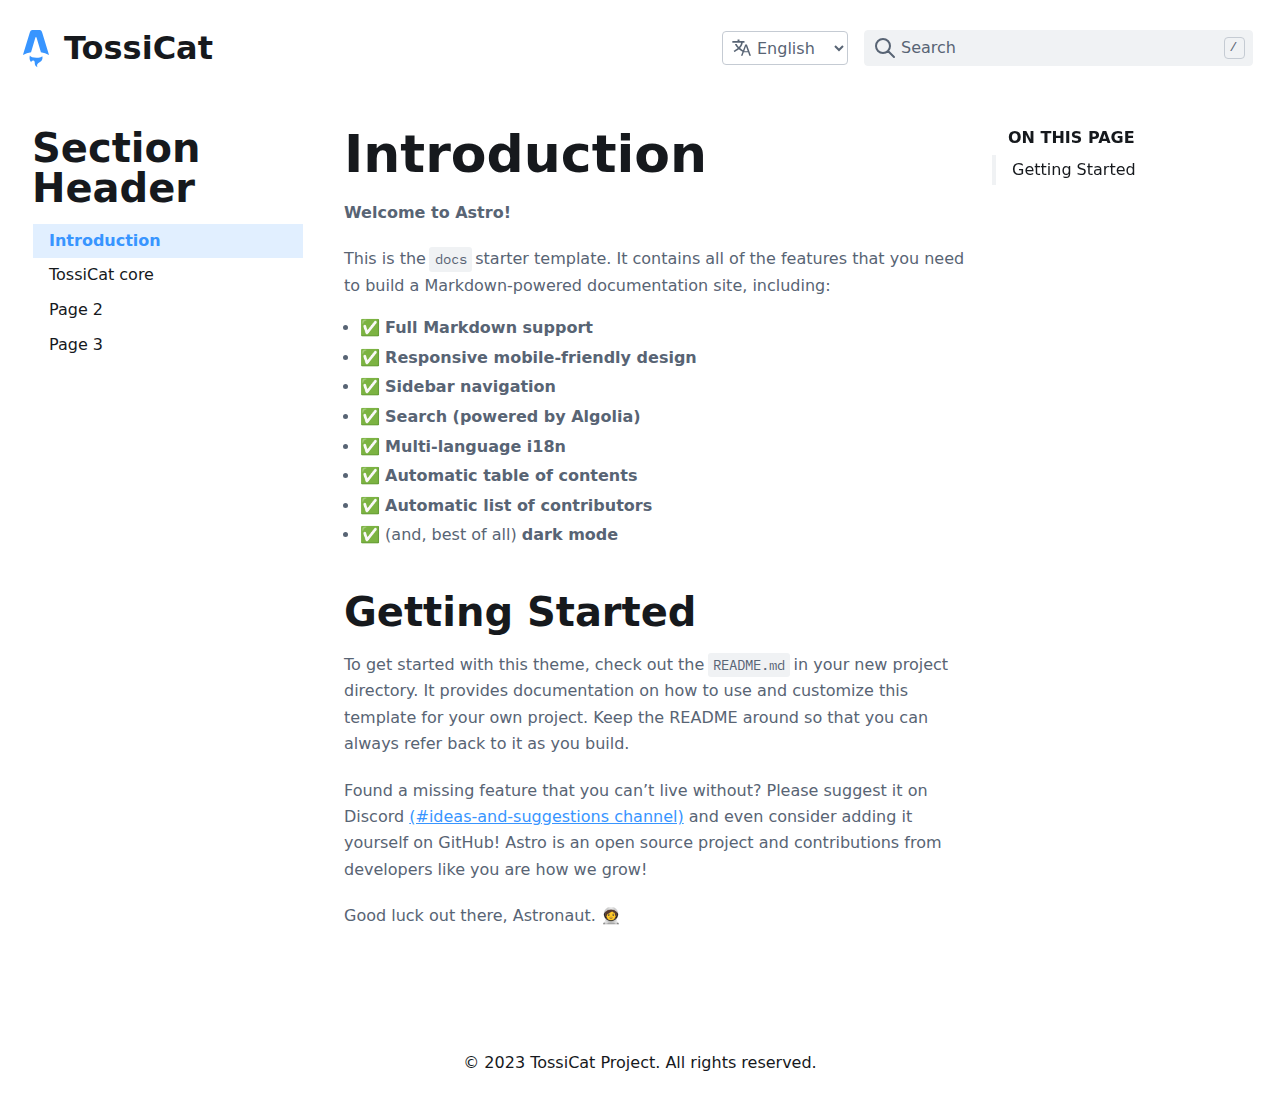
==== commit 5b1d2f15: "more menu 제거" ====
--- a/en/introduction/index.html
+++ b/en/introduction/index.html
@@ -69,7 +69,7 @@
 		</title>
 		
 		
-	<link rel="stylesheet" href="/assets/TossiCat_core.1fb88fcd.css" /></head>
+	<link rel="stylesheet" href="/assets/TossiCat_core.b6903bd5.css" /></head>
 
 	<body class="astro-2TN7QAIC">
 		<header class="astro-WSW2M4IQ">
@@ -102,9 +102,9 @@
 			</a>
 		</div>
 		<div style="flex-grow: 1;" class="astro-WSW2M4IQ"></div>
-		<astro-island uid="Zz0QKp" component-url="/LanguageSelect.f1a8c024.js" component-export="default" renderer-url="/client.cd6d80d7.js" props="{&quot;lang&quot;:[0,&quot;en&quot;]}" ssr="" client="idle" opts="{&quot;name&quot;:&quot;LanguageSelect&quot;,&quot;value&quot;:true}" await-children=""><div class="language-select-wrapper"><svg aria-hidden="true" focusable="false" role="img" xmlns="http://www.w3.org/2000/svg" viewBox="0 0 88.6 77.3" height="1.2em" width="1.2em"><path fill="currentColor" d="M61,24.6h7.9l18.7,51.6h-7.7l-5.4-15.5H54.3l-5.6,15.5h-7.2L61,24.6z M72.6,55l-8-22.8L56.3,55H72.6z"></path><path fill="currentColor" d="M53.6,60.6c-10-4-16-9-22-14c0,0,1.3,1.3,0,0c-6,5-20,13-20,13l-4-6c8-5,10-6,19-13c-2.1-1.9-12-13-13-19h8          c4,9,10,14,10,14c10-8,10-19,10-19h8c0,0-1,13-12,24l0,0c5,5,10,9,19,13L53.6,60.6z M1.6,16.6h56v-8h-23v-7h-9v7h-24V16.6z"></path></svg><select class="language-select"><option value="ko">한글</option><option value="en" selected="">English</option></select></div></astro-island>
+		<astro-island uid="Zz0QKp" component-url="/LanguageSelect.e8160f70.js" component-export="default" renderer-url="/client.cd6d80d7.js" props="{&quot;lang&quot;:[0,&quot;en&quot;]}" ssr="" client="idle" opts="{&quot;name&quot;:&quot;LanguageSelect&quot;,&quot;value&quot;:true}" await-children=""><div class="language-select-wrapper"><svg aria-hidden="true" focusable="false" role="img" xmlns="http://www.w3.org/2000/svg" viewBox="0 0 88.6 77.3" height="1.2em" width="1.2em"><path fill="currentColor" d="M61,24.6h7.9l18.7,51.6h-7.7l-5.4-15.5H54.3l-5.6,15.5h-7.2L61,24.6z M72.6,55l-8-22.8L56.3,55H72.6z"></path><path fill="currentColor" d="M53.6,60.6c-10-4-16-9-22-14c0,0,1.3,1.3,0,0c-6,5-20,13-20,13l-4-6c8-5,10-6,19-13c-2.1-1.9-12-13-13-19h8          c4,9,10,14,10,14c10-8,10-19,10-19h8c0,0-1,13-12,24l0,0c5,5,10,9,19,13L53.6,60.6z M1.6,16.6h56v-8h-23v-7h-9v7h-24V16.6z"></path></svg><select class="language-select"><option value="ko">한글</option><option value="en" selected="">English</option></select></div></astro-island>
 		<div class="search-item astro-WSW2M4IQ">
-			<astro-island uid="2pwKLU" component-url="/Search.0e50b449.js" component-export="default" renderer-url="/client.cd6d80d7.js" props="{}" ssr="" client="idle" opts="{&quot;name&quot;:&quot;Search&quot;,&quot;value&quot;:true}" await-children=""><button type="button" class="search-input"><svg width="24" height="24" fill="none"><path d="M21 21l-6-6m2-5a7 7 0 11-14 0 7 7 0 0114 0z" stroke="currentColor" stroke-width="2" stroke-linecap="round" stroke-linejoin="round"></path></svg><span>Search</span><span class="search-hint"><span class="sr-only">Press </span><kbd>/</kbd><span class="sr-only"> to search</span></span></button></astro-island>
+			<astro-island uid="2pwKLU" component-url="/Search.cfd89d31.js" component-export="default" renderer-url="/client.cd6d80d7.js" props="{}" ssr="" client="idle" opts="{&quot;name&quot;:&quot;Search&quot;,&quot;value&quot;:true}" await-children=""><button type="button" class="search-input"><svg width="24" height="24" fill="none"><path d="M21 21l-6-6m2-5a7 7 0 11-14 0 7 7 0 0114 0z" stroke="currentColor" stroke-width="2" stroke-linecap="round" stroke-linejoin="round"></path></svg><span>Search</span><span class="search-hint"><span class="sr-only">Press </span><kbd>/</kbd><span class="sr-only"> to search</span></span></button></astro-island>
 		</div>
 	</nav>
 </header>
@@ -157,11 +157,11 @@
 
 			</aside>
 			<div id="grid-main" class="astro-2TN7QAIC">
-				<article id="article" class="content astro-UYJOB5GE">
-	<section class="main-section astro-UYJOB5GE">
-		<h1 class="content-title astro-UYJOB5GE" id="overview">Introduction</h1>
-		<nav class="block sm:hidden astro-UYJOB5GE">
-			<script>(self.Astro=self.Astro||{}).media=(s,a)=>{const t=async()=>{await(await s())()};if(a.value){const e=matchMedia(a.value);e.matches?t():e.addEventListener("change",t,{once:!0})}},window.dispatchEvent(new Event("astro:media"));</script><astro-island uid="Z20xs2t" component-url="/TableOfContents.f6b92e49.js" component-export="default" renderer-url="/client.c2ef7a3c.js" props="{&quot;headings&quot;:[1,&quot;[[0,{\&quot;depth\&quot;:[0,2],\&quot;slug\&quot;:[0,\&quot;getting-started\&quot;],\&quot;text\&quot;:[0,\&quot;Getting Started\&quot;]}]]&quot;],&quot;class&quot;:[0,&quot;astro-UYJOB5GE&quot;]}" ssr="" client="media" opts="{&quot;name&quot;:&quot;TableOfContents&quot;,&quot;value&quot;:&quot;(max-width: 50em)&quot;}" await-children=""><h2 id="on-this-page-heading" class="heading">On this page</h2><ul><li class="header-link depth-2"><a href="#getting-started">Getting Started</a></li></ul></astro-island>
+				<article id="article" class="content astro-VURUWXAB">
+	<section class="main-section astro-VURUWXAB">
+		<h1 class="content-title astro-VURUWXAB" id="overview">Introduction</h1>
+		<nav class="block sm:hidden astro-VURUWXAB">
+			<script>(self.Astro=self.Astro||{}).media=(s,a)=>{const t=async()=>{await(await s())()};if(a.value){const e=matchMedia(a.value);e.matches?t():e.addEventListener("change",t,{once:!0})}},window.dispatchEvent(new Event("astro:media"));</script><astro-island uid="2M5od" component-url="/TableOfContents.f6b92e49.js" component-export="default" renderer-url="/client.c2ef7a3c.js" props="{&quot;headings&quot;:[1,&quot;[[0,{\&quot;depth\&quot;:[0,2],\&quot;slug\&quot;:[0,\&quot;getting-started\&quot;],\&quot;text\&quot;:[0,\&quot;Getting Started\&quot;]}]]&quot;],&quot;class&quot;:[0,&quot;astro-VURUWXAB&quot;]}" ssr="" client="media" opts="{&quot;name&quot;:&quot;TableOfContents&quot;,&quot;value&quot;:&quot;(max-width: 50em)&quot;}" await-children=""><h2 id="on-this-page-heading" class="heading">On this page</h2><ul><li class="header-link depth-2"><a href="#getting-started">Getting Started</a></li></ul></astro-island>
 		</nav>
 		<p><strong>Welcome to Astro!</strong></p>
 <p>This is the <code>docs</code> starter template. It contains all of the features that you need to build a Markdown-powered documentation site, including:</p>
@@ -180,64 +180,18 @@
 <p>Found a missing feature that you can’t live without? Please suggest it on Discord <a href="https://astro.build/chat">(#ideas-and-suggestions channel)</a> and even consider adding it yourself on GitHub! Astro is an open source project and contributions from developers like you are how we grow!</p>
 <p>Good luck out there, Astronaut. 🧑‍🚀</p>
 	</section>
-	<nav class="block sm:hidden astro-UYJOB5GE">
-		<h2 class="heading astro-G6EIA3S5">More</h2>
-<ul class="astro-G6EIA3S5">
-	<li class="header-link depth-2 astro-G6EIA3S5">
-				<a class="edit-on-github astro-G6EIA3S5" href="https://github.com/withastro/astro/tree/main/examples/docs/src/pages/en/introduction.md" target="_blank">
-					<svg aria-hidden="true" focusable="false" data-prefix="fas" data-icon="pen" class="svg-inline--fa fa-pen fa-w-16 astro-G6EIA3S5" role="img" xmlns="http://www.w3.org/2000/svg" viewBox="0 0 512 512" height="1em" width="1em">
-						<path fill="currentColor" d="M290.74 93.24l128.02 128.02-277.99 277.99-114.14 12.6C11.35 513.54-1.56 500.62.14 485.34l12.7-114.22 277.9-277.88zm207.2-19.06l-60.11-60.11c-18.75-18.75-49.16-18.75-67.91 0l-56.55 56.55 128.02 128.02 56.55-56.55c18.75-18.76 18.75-49.16 0-67.91z" class="astro-G6EIA3S5"></path>
-					</svg>
-					<span class="astro-G6EIA3S5">Edit this page</span>
-				</a>
-			</li>
-	<li class="header-link depth-2 astro-G6EIA3S5">
-				<a href="https://astro.build/chat" target="_blank" class="astro-G6EIA3S5">
-					<svg aria-hidden="true" focusable="false" data-prefix="fas" data-icon="comment-alt" class="svg-inline--fa fa-comment-alt fa-w-16 astro-G6EIA3S5" role="img" xmlns="http://www.w3.org/2000/svg" viewBox="0 0 512 512" height="1em" width="1em">
-						<path fill="currentColor" d="M448 0H64C28.7 0 0 28.7 0 64v288c0 35.3 28.7 64 64 64h96v84c0 9.8 11.2 15.5 19.1 9.7L304 416h144c35.3 0 64-28.7 64-64V64c0-35.3-28.7-64-64-64z" class="astro-G6EIA3S5"></path>
-					</svg>
-					<span class="astro-G6EIA3S5">Join our community</span>
-				</a>
-			</li>
-</ul>
-<div style="margin: 2rem 0; text-align: center;" class="astro-G6EIA3S5">
-	<script>(self.Astro=self.Astro||{}).visible=(s,c,n)=>{const r=async()=>{await(await s())()};let i=new IntersectionObserver(e=>{for(const t of e)if(!!t.isIntersecting){i.disconnect(),r();break}});for(let e=0;e<n.children.length;e++){const t=n.children[e];i.observe(t)}},window.dispatchEvent(new Event("astro:visible"));</script><astro-island uid="VnluY" component-url="/ThemeToggleButton.59d2057c.js" component-export="default" renderer-url="/client.c2ef7a3c.js" props="{&quot;class&quot;:[0,&quot;astro-G6EIA3S5&quot;]}" ssr="" client="visible" opts="{&quot;name&quot;:&quot;ThemeToggleButton&quot;,&quot;value&quot;:true}" await-children=""><div class="theme-toggle"><label class><svg xmlns="http://www.w3.org/2000/svg" width="20" height="20" viewBox="0 0 20 20" fill="currentColor"><path fillRule="evenodd" d="M10 2a1 1 0 011 1v1a1 1 0 11-2 0V3a1 1 0 011-1zm4 8a4 4 0 11-8 0 4 4 0 018 0zm-.464 4.95l.707.707a1 1 0 001.414-1.414l-.707-.707a1 1 0 00-1.414 1.414zm2.12-10.607a1 1 0 010 1.414l-.706.707a1 1 0 11-1.414-1.414l.707-.707a1 1 0 011.414 0zM17 11a1 1 0 100-2h-1a1 1 0 100 2h1zm-7 4a1 1 0 011 1v1a1 1 0 11-2 0v-1a1 1 0 011-1zM5.05 6.464A1 1 0 106.465 5.05l-.708-.707a1 1 0 00-1.414 1.414l.707.707zm1.414 8.486l-.707.707a1 1 0 01-1.414-1.414l.707-.707a1 1 0 011.414 1.414zM4 11a1 1 0 100-2H3a1 1 0 000 2h1z" clipRule="evenodd"></path></svg><input type="radio" name="theme-toggle" value="light" title="Use light theme" aria-label="Use light theme" /></label><label class><svg xmlns="http://www.w3.org/2000/svg" width="20" height="20" viewBox="0 0 20 20" fill="currentColor"><path d="M17.293 13.293A8 8 0 016.707 2.707a8.001 8.001 0 1010.586 10.586z"></path></svg><input type="radio" name="theme-toggle" value="dark" title="Use dark theme" aria-label="Use dark theme" /></label></div></astro-island>
-</div>
-
-
-	</nav>
+	<!-- <nav class="block sm:hidden">
+		<MoreMenu editHref={githubEditUrl} />
+	</nav> -->
 </article>
 
 
 			</div>
 			<aside id="grid-right" class="grid-sidebar astro-2TN7QAIC" title="Table of Contents">
-				<nav class="sidebar-nav astro-2XZZFVA4" aria-labelledby="grid-right">
-	<div class="sidebar-nav-inner astro-2XZZFVA4">
-		<astro-island uid="lzurK" component-url="/TableOfContents.f6b92e49.js" component-export="default" renderer-url="/client.c2ef7a3c.js" props="{&quot;headings&quot;:[1,&quot;[[0,{\&quot;depth\&quot;:[0,2],\&quot;slug\&quot;:[0,\&quot;getting-started\&quot;],\&quot;text\&quot;:[0,\&quot;Getting Started\&quot;]}]]&quot;],&quot;class&quot;:[0,&quot;astro-2XZZFVA4&quot;]}" ssr="" client="media" opts="{&quot;name&quot;:&quot;TableOfContents&quot;,&quot;value&quot;:&quot;(min-width: 50em)&quot;}" await-children=""><h2 id="on-this-page-heading" class="heading">On this page</h2><ul><li class="header-link depth-2"><a href="#getting-started">Getting Started</a></li></ul></astro-island>
-		<h2 class="heading astro-G6EIA3S5">More</h2>
-<ul class="astro-G6EIA3S5">
-	<li class="header-link depth-2 astro-G6EIA3S5">
-				<a class="edit-on-github astro-G6EIA3S5" href="https://github.com/withastro/astro/tree/main/examples/docs/src/pages/en/introduction.md" target="_blank">
-					<svg aria-hidden="true" focusable="false" data-prefix="fas" data-icon="pen" class="svg-inline--fa fa-pen fa-w-16 astro-G6EIA3S5" role="img" xmlns="http://www.w3.org/2000/svg" viewBox="0 0 512 512" height="1em" width="1em">
-						<path fill="currentColor" d="M290.74 93.24l128.02 128.02-277.99 277.99-114.14 12.6C11.35 513.54-1.56 500.62.14 485.34l12.7-114.22 277.9-277.88zm207.2-19.06l-60.11-60.11c-18.75-18.75-49.16-18.75-67.91 0l-56.55 56.55 128.02 128.02 56.55-56.55c18.75-18.76 18.75-49.16 0-67.91z" class="astro-G6EIA3S5"></path>
-					</svg>
-					<span class="astro-G6EIA3S5">Edit this page</span>
-				</a>
-			</li>
-	<li class="header-link depth-2 astro-G6EIA3S5">
-				<a href="https://astro.build/chat" target="_blank" class="astro-G6EIA3S5">
-					<svg aria-hidden="true" focusable="false" data-prefix="fas" data-icon="comment-alt" class="svg-inline--fa fa-comment-alt fa-w-16 astro-G6EIA3S5" role="img" xmlns="http://www.w3.org/2000/svg" viewBox="0 0 512 512" height="1em" width="1em">
-						<path fill="currentColor" d="M448 0H64C28.7 0 0 28.7 0 64v288c0 35.3 28.7 64 64 64h96v84c0 9.8 11.2 15.5 19.1 9.7L304 416h144c35.3 0 64-28.7 64-64V64c0-35.3-28.7-64-64-64z" class="astro-G6EIA3S5"></path>
-					</svg>
-					<span class="astro-G6EIA3S5">Join our community</span>
-				</a>
-			</li>
-</ul>
-<div style="margin: 2rem 0; text-align: center;" class="astro-G6EIA3S5">
-	<astro-island uid="VnluY" component-url="/ThemeToggleButton.59d2057c.js" component-export="default" renderer-url="/client.c2ef7a3c.js" props="{&quot;class&quot;:[0,&quot;astro-G6EIA3S5&quot;]}" ssr="" client="visible" opts="{&quot;name&quot;:&quot;ThemeToggleButton&quot;,&quot;value&quot;:true}" await-children=""><div class="theme-toggle"><label class><svg xmlns="http://www.w3.org/2000/svg" width="20" height="20" viewBox="0 0 20 20" fill="currentColor"><path fillRule="evenodd" d="M10 2a1 1 0 011 1v1a1 1 0 11-2 0V3a1 1 0 011-1zm4 8a4 4 0 11-8 0 4 4 0 018 0zm-.464 4.95l.707.707a1 1 0 001.414-1.414l-.707-.707a1 1 0 00-1.414 1.414zm2.12-10.607a1 1 0 010 1.414l-.706.707a1 1 0 11-1.414-1.414l.707-.707a1 1 0 011.414 0zM17 11a1 1 0 100-2h-1a1 1 0 100 2h1zm-7 4a1 1 0 011 1v1a1 1 0 11-2 0v-1a1 1 0 011-1zM5.05 6.464A1 1 0 106.465 5.05l-.708-.707a1 1 0 00-1.414 1.414l.707.707zm1.414 8.486l-.707.707a1 1 0 01-1.414-1.414l.707-.707a1 1 0 011.414 1.414zM4 11a1 1 0 100-2H3a1 1 0 000 2h1z" clipRule="evenodd"></path></svg><input type="radio" name="theme-toggle" value="light" title="Use light theme" aria-label="Use light theme" /></label><label class><svg xmlns="http://www.w3.org/2000/svg" width="20" height="20" viewBox="0 0 20 20" fill="currentColor"><path d="M17.293 13.293A8 8 0 016.707 2.707a8.001 8.001 0 1010.586 10.586z"></path></svg><input type="radio" name="theme-toggle" value="dark" title="Use dark theme" aria-label="Use dark theme" /></label></div></astro-island>
-</div>
-
-
+				<nav class="sidebar-nav astro-N344DUJX" aria-labelledby="grid-right">
+	<div class="sidebar-nav-inner astro-N344DUJX">
+		<astro-island uid="11C3dQ" component-url="/TableOfContents.f6b92e49.js" component-export="default" renderer-url="/client.c2ef7a3c.js" props="{&quot;headings&quot;:[1,&quot;[[0,{\&quot;depth\&quot;:[0,2],\&quot;slug\&quot;:[0,\&quot;getting-started\&quot;],\&quot;text\&quot;:[0,\&quot;Getting Started\&quot;]}]]&quot;],&quot;class&quot;:[0,&quot;astro-N344DUJX&quot;]}" ssr="" client="media" opts="{&quot;name&quot;:&quot;TableOfContents&quot;,&quot;value&quot;:&quot;(min-width: 50em)&quot;}" await-children=""><h2 id="on-this-page-heading" class="heading">On this page</h2><ul><li class="header-link depth-2"><a href="#getting-started">Getting Started</a></li></ul></astro-island>
+		<!-- <MoreMenu editHref={githubEditUrl} /> -->
 	</div>
 </nav>
 
--- a/assets/TossiCat_core.b6903bd5.css
+++ b/assets/TossiCat_core.b6903bd5.css
@@ -0,0 +1 @@
+:root{--font-fallback: -apple-system, BlinkMacSystemFont, Segoe UI, Helvetica, Arial, sans-serif, Apple Color Emoji, Segoe UI Emoji;--font-body: system-ui, var(--font-fallback);--font-mono: "IBM Plex Mono", Consolas, "Andale Mono WT", "Andale Mono", "Lucida Console", "Lucida Sans Typewriter", "DejaVu Sans Mono", "Bitstream Vera Sans Mono", "Liberation Mono", "Nimbus Mono L", Monaco, "Courier New", Courier, monospace;--color-base-white: 0, 0%;--color-base-black: 240, 100%;--color-base-gray: 215, 14%;--color-base-blue: 212, 100%;--color-base-blue-dark: 212, 72%;--color-base-green: 158, 79%;--color-base-orange: 22, 100%;--color-base-purple: 269, 79%;--color-base-red: 351, 100%;--color-base-yellow: 41, 100%;--color-gray-5: var(--color-base-gray), 5%;--color-gray-10: var(--color-base-gray), 10%;--color-gray-20: var(--color-base-gray), 20%;--color-gray-30: var(--color-base-gray), 30%;--color-gray-40: var(--color-base-gray), 40%;--color-gray-50: var(--color-base-gray), 50%;--color-gray-60: var(--color-base-gray), 60%;--color-gray-70: var(--color-base-gray), 70%;--color-gray-80: var(--color-base-gray), 80%;--color-gray-90: var(--color-base-gray), 90%;--color-gray-95: var(--color-base-gray), 95%;--color-blue: var(--color-base-blue), 61%;--color-blue-dark: var(--color-base-blue-dark), 39%;--color-green: var(--color-base-green), 42%;--color-orange: var(--color-base-orange), 50%;--color-purple: var(--color-base-purple), 54%;--color-red: var(--color-base-red), 54%;--color-yellow: var(--color-base-yellow), 59%}:root{color-scheme:light;--theme-accent: hsla(var(--color-blue), 1);--theme-text-accent: hsla(var(--color-blue), 1);--theme-accent-opacity: .15;--theme-divider: hsla(var(--color-gray-95), 1);--theme-text: hsla(var(--color-gray-10), 1);--theme-text-light: hsla(var(--color-gray-40), 1);--theme-text-lighter: hsla(var(--color-gray-80), 1);--theme-bg: hsla(var(--color-base-white), 100%, 1);--theme-bg-hover: hsla(var(--color-gray-95), 1);--theme-bg-offset: hsla(var(--color-gray-90), 1);--theme-bg-accent: hsla(var(--color-blue), var(--theme-accent-opacity));--theme-code-inline-bg: hsla(var(--color-gray-95), 1);--theme-code-inline-text: var(--theme-text);--theme-code-bg: hsla(217, 19%, 27%, 1);--theme-code-text: hsla(var(--color-gray-95), 1);--theme-navbar-bg: hsla(var(--color-base-white), 100%, 1);--theme-navbar-height: 6rem;--theme-selection-color: hsla(var(--color-blue), 1);--theme-selection-bg: hsla(var(--color-blue), var(--theme-accent-opacity))}body{background:var(--theme-bg);color:var(--theme-text)}:root.theme-dark{color-scheme:dark;--theme-accent-opacity: .15;--theme-accent: hsla(var(--color-blue), 1);--theme-text-accent: hsla(var(--color-blue), 1);--theme-divider: hsla(var(--color-gray-10), 1);--theme-text: hsla(var(--color-gray-90), 1);--theme-text-light: hsla(var(--color-gray-80), 1);--theme-text-lighter: hsla(var(--color-gray-40), 1);--theme-bg: hsla(215, 28%, 17%, 1);--theme-bg-hover: hsla(var(--color-gray-40), 1);--theme-bg-offset: hsla(var(--color-gray-5), 1);--theme-code-inline-bg: hsla(var(--color-gray-10), 1);--theme-code-inline-text: hsla(var(--color-base-white), 100%, 1);--theme-code-bg: hsla(var(--color-gray-5), 1);--theme-code-text: hsla(var(--color-base-white), 100%, 1);--theme-navbar-bg: hsla(215, 28%, 17%, 1);--theme-selection-color: hsla(var(--color-base-white), 100%, 1);--theme-selection-bg: hsla(var(--color-purple), var(--theme-accent-opacity));--docsearch-modal-background: var(--theme-bg);--docsearch-searchbox-focus-background: var(--theme-divider);--docsearch-footer-background: var(--theme-divider);--docsearch-text-color: var(--theme-text);--docsearch-hit-background: var(--theme-divider);--docsearch-hit-shadow: none;--docsearch-hit-color: var(--theme-text);--docsearch-footer-shadow: inset 0 2px 10px #000;--docsearch-modal-shadow: inset 0 0 8px #000}::selection{color:var(--theme-selection-color);background-color:var(--theme-selection-bg)}*{box-sizing:border-box;margin:0}*:focus:not(:focus-visible){outline:none}:root{--user-font-scale: 1rem - 16px;--max-width:calc(100% - 1rem)}@media (min-width: 50em){:root{--max-width: 46em}}body{display:flex;flex-direction:column;min-height:100vh;font-family:var(--font-body);font-size:1rem;font-size:clamp(.9rem,.75rem + .375vw + var(--user-font-scale),1rem);line-height:1.5;max-width:100vw}nav ul{list-style:none;padding:0}.content>section>*+*{margin-top:1.25rem}.content>section>:first-child{margin-top:0}h1,h2,h3,h4,h5,h6{margin-bottom:1rem;font-weight:700;line-height:1}h1,h2{max-width:40ch}:is(h2,h3):not(:first-child){margin-top:3rem}:is(h4,h5,h6):not(:first-child){margin-top:2rem}h1{font-size:3.25rem;font-weight:800}h2{font-size:2.5rem}h3{font-size:1.75rem}h4{font-size:1.3rem}h5{font-size:1rem}p{line-height:1.65em}.content ul{line-height:1.1em}p,.content ul{color:var(--theme-text-light)}small,.text_small{font-size:.833rem}a{color:var(--theme-text-accent);font-weight:400;text-underline-offset:.08em;align-items:center;gap:.5rem}article>section :is(ul,ol)>*+*{margin-top:.75rem}article>section nav :is(ul,ol)>*+*{margin-top:inherit}article>section li>:is(p,pre,blockquote):not(:first-child){margin-top:1rem}article>section :is(ul,ol){padding-left:1em}article>section nav :is(ul,ol){padding-left:inherit}article>section nav{margin-top:1rem;margin-bottom:2rem}article>section ::marker{font-weight:700;color:var(--theme-text-light)}article>section iframe{width:100%;height:auto;aspect-ratio:16 / 9}a>code{position:relative;color:var(--theme-text-accent);background:transparent;text-underline-offset:var(--padding-block)}a>code:before{content:"";position:absolute;inset:0;display:block;background:var(--theme-accent);opacity:var(--theme-accent-opacity);border-radius:var(--border-radius)}a:hover,a:focus{text-decoration:underline}a:focus{outline:2px solid currentColor;outline-offset:.25em}strong{font-weight:600;color:inherit}code{--border-radius: 3px;--padding-block: .2rem;--padding-inline: .33rem;font-family:var(--font-mono);font-size:.85em;color:inherit;background-color:var(--theme-code-inline-bg);padding:var(--padding-block) var(--padding-inline);margin:calc(var(--padding-block) * -1) -.125em;border-radius:var(--border-radius);word-break:break-word}pre.astro-code>code{all:unset}pre>code{font-size:1em}table,pre{position:relative;--padding-block: 1rem;--padding-inline: 2rem;padding:var(--padding-block) var(--padding-inline);padding-right:calc(var(--padding-inline) * 2);margin-left:calc(var(--padding-inline) * -1);margin-right:calc(var(--padding-inline) * -1);font-family:var(--font-mono);line-height:1.5;font-size:.85em;overflow-y:hidden;overflow-x:auto}table{width:100%;padding:var(--padding-block) 0;margin:0;border-collapse:collapse}tr:nth-of-type(odd){background:var(--theme-bg-hover)}th{background:var(--color-black);color:var(--theme-color);font-weight:700}td,th{padding:6px;text-align:left}pre{background-color:var(--theme-code-bg);color:var(--theme-code-text)}blockquote code{background-color:var(--theme-bg)}@media (min-width: 37.75em){pre{--padding-inline: 1.25rem;border-radius:8px;margin-left:0;margin-right:0}}blockquote{margin:2rem 0;padding:1.25em 1.5rem;border-left:3px solid var(--theme-text-light);background-color:var(--theme-bg-offset);border-radius:0 .25rem .25rem 0;line-height:1.7}img{max-width:100%}.flex{display:flex;align-items:center}button{justify-items:center;padding:.33em .67em;border:0;background:var(--theme-bg);display:flex;font-size:1rem;align-items:center;gap:.25em;border-radius:99em;color:var(--theme-text);background-color:var(--theme-bg)}h2.heading{font-size:1rem;font-weight:700;padding:.1rem 1rem;text-transform:uppercase;margin-bottom:.5rem}.header-link{font-size:1em;transition:border-inline-start-color .1s ease-out,background-color .2s ease-out;border-left:4px solid var(--theme-divider)}.header-link a{display:inline-flex;gap:.5em;width:100%;font:inherit;padding:.4rem 0;line-height:1.3;color:inherit;text-decoration:none;unicode-bidi:plaintext}@media (min-width: 50em){.header-link a{padding:.275rem 0}}.header-link:hover,.header-link:focus,.header-link:focus-within{border-inline-start-color:var(--theme-accent-secondary)}.header-link:hover a,.header-link a:focus{color:var(--theme-text);text-decoration:underline}.header-link svg{opacity:.6}.header-link:hover svg{opacity:.8}.header-link{padding-inline-start:1rem}.header-link.depth-3{padding-inline-start:2rem}.header-link.depth-4{padding-inline-start:3rem}.sr-only{position:absolute;width:1px;height:1px;padding:0;margin:-1px;overflow:hidden;clip:rect(0,0,0,0);white-space:nowrap;border-width:0}.focus\:not-sr-only:focus,.focus\:not-sr-only:focus-visible{position:static;width:auto;height:auto;padding:0;margin:0;overflow:visible;clip:auto;white-space:normal}:target{scroll-margin:calc(var(--theme-sidebar-offset, 5rem) + 2rem) 0 2rem}.current-header-link{background-color:var(--theme-bg-accent);outline:1px solid transparent}@media (forced-colors: active){.current-header-link{border:1px solid CanvasText}}.current-header-link a{color:var(--theme-text)}.skiplink:where(.astro-E6C7KI6T),.skiplink:where(.astro-E6C7KI6T):focus,.skiplink:where(.astro-E6C7KI6T):focus-visible{position:absolute;padding:.25em;font-size:larger;top:0;left:0;right:0;z-index:9;display:block;text-align:center;background-color:var(--theme-text-accent);color:var(--theme-bg);border-radius:.25em;outline:var(--theme-bg) solid 1px;outline-offset:0}.language-select{flex-grow:1;width:48px;box-sizing:border-box;margin:0;overflow:visible;font-weight:500;font-size:1rem;font-family:inherit;line-height:inherit;background-color:var(--theme-bg);border-color:var(--theme-text-lighter);color:var(--theme-text-light);border-style:solid;border-width:1px;border-radius:.25rem;outline:0;cursor:pointer;transition-timing-function:ease-out;transition-duration:.2s;transition-property:border-color,color;-webkit-font-smoothing:antialiased;padding:.33em .5em .33em 30px;padding-right:1rem}.language-select-wrapper .language-select:hover,.language-select-wrapper .language-select:focus{color:var(--theme-text);border-color:var(--theme-text-light)}.language-select-wrapper{color:var(--theme-text-light);position:relative}.language-select-wrapper>svg{position:absolute;top:7px;left:10px;pointer-events:none}@media (min-width: 50em){.language-select{width:100%}}/*! @docsearch/css 3.3.2 | MIT License | © Algolia, Inc. and contributors | https://docsearch.algolia.com */:root{--docsearch-primary-color:#5468ff;--docsearch-text-color:#1c1e21;--docsearch-spacing:12px;--docsearch-icon-stroke-width:1.4;--docsearch-highlight-color:var(--docsearch-primary-color);--docsearch-muted-color:#969faf;--docsearch-container-background:rgba(101,108,133,.8);--docsearch-logo-color:#5468ff;--docsearch-modal-width:560px;--docsearch-modal-height:600px;--docsearch-modal-background:#f5f6f7;--docsearch-modal-shadow:inset 1px 1px 0 0 hsla(0,0%,100%,.5),0 3px 8px 0 #555a64;--docsearch-searchbox-height:56px;--docsearch-searchbox-background:#ebedf0;--docsearch-searchbox-focus-background:#fff;--docsearch-searchbox-shadow:inset 0 0 0 2px var(--docsearch-primary-color);--docsearch-hit-height:56px;--docsearch-hit-color:#444950;--docsearch-hit-active-color:#fff;--docsearch-hit-background:#fff;--docsearch-hit-shadow:0 1px 3px 0 #d4d9e1;--docsearch-key-gradient:linear-gradient(-225deg,#d5dbe4,#f8f8f8);--docsearch-key-shadow:inset 0 -2px 0 0 #cdcde6,inset 0 0 1px 1px #fff,0 1px 2px 1px rgba(30,35,90,.4);--docsearch-footer-height:44px;--docsearch-footer-background:#fff;--docsearch-footer-shadow:0 -1px 0 0 #e0e3e8,0 -3px 6px 0 rgba(69,98,155,.12)}html[data-theme=dark]{--docsearch-text-color:#f5f6f7;--docsearch-container-background:rgba(9,10,17,.8);--docsearch-modal-background:#15172a;--docsearch-modal-shadow:inset 1px 1px 0 0 #2c2e40,0 3px 8px 0 #000309;--docsearch-searchbox-background:#090a11;--docsearch-searchbox-focus-background:#000;--docsearch-hit-color:#bec3c9;--docsearch-hit-shadow:none;--docsearch-hit-background:#090a11;--docsearch-key-gradient:linear-gradient(-26.5deg,#565872,#31355b);--docsearch-key-shadow:inset 0 -2px 0 0 #282d55,inset 0 0 1px 1px #51577d,0 2px 2px 0 rgba(3,4,9,.3);--docsearch-footer-background:#1e2136;--docsearch-footer-shadow:inset 0 1px 0 0 rgba(73,76,106,.5),0 -4px 8px 0 rgba(0,0,0,.2);--docsearch-logo-color:#fff;--docsearch-muted-color:#7f8497}.DocSearch-Button{align-items:center;background:var(--docsearch-searchbox-background);border:0;border-radius:40px;color:var(--docsearch-muted-color);cursor:pointer;display:flex;font-weight:500;height:36px;justify-content:space-between;margin:0 0 0 16px;padding:0 8px;user-select:none}.DocSearch-Button:active,.DocSearch-Button:focus,.DocSearch-Button:hover{background:var(--docsearch-searchbox-focus-background);box-shadow:var(--docsearch-searchbox-shadow);color:var(--docsearch-text-color);outline:none}.DocSearch-Button-Container{align-items:center;display:flex}.DocSearch-Search-Icon{stroke-width:1.6}.DocSearch-Button .DocSearch-Search-Icon{color:var(--docsearch-text-color)}.DocSearch-Button-Placeholder{font-size:1rem;padding:0 12px 0 6px}.DocSearch-Button-Keys{display:flex;min-width:calc(40px + .8em)}.DocSearch-Button-Key{align-items:center;background:var(--docsearch-key-gradient);border-radius:3px;box-shadow:var(--docsearch-key-shadow);color:var(--docsearch-muted-color);display:flex;height:18px;justify-content:center;margin-right:.4em;position:relative;padding:0 0 2px;border:0;top:-1px;width:20px}@media (max-width:768px){.DocSearch-Button-Keys,.DocSearch-Button-Placeholder{display:none}}.DocSearch--active{overflow:hidden!important}.DocSearch-Container,.DocSearch-Container *{box-sizing:border-box}.DocSearch-Container{background-color:var(--docsearch-container-background);height:100vh;left:0;position:fixed;top:0;width:100vw;z-index:200}.DocSearch-Container a{text-decoration:none}.DocSearch-Link{appearance:none;background:none;border:0;color:var(--docsearch-highlight-color);cursor:pointer;font:inherit;margin:0;padding:0}.DocSearch-Modal{background:var(--docsearch-modal-background);border-radius:6px;box-shadow:var(--docsearch-modal-shadow);flex-direction:column;margin:60px auto auto;max-width:var(--docsearch-modal-width);position:relative}.DocSearch-SearchBar{display:flex;padding:var(--docsearch-spacing) var(--docsearch-spacing) 0}.DocSearch-Form{align-items:center;background:var(--docsearch-searchbox-focus-background);border-radius:4px;box-shadow:var(--docsearch-searchbox-shadow);display:flex;height:var(--docsearch-searchbox-height);margin:0;padding:0 var(--docsearch-spacing);position:relative;width:100%}.DocSearch-Input{appearance:none;background:transparent;border:0;color:var(--docsearch-text-color);flex:1;font:inherit;font-size:1.2em;height:100%;outline:none;padding:0 0 0 8px;width:80%}.DocSearch-Input::placeholder{color:var(--docsearch-muted-color);opacity:1}.DocSearch-Input::-webkit-search-cancel-button,.DocSearch-Input::-webkit-search-decoration,.DocSearch-Input::-webkit-search-results-button,.DocSearch-Input::-webkit-search-results-decoration{display:none}.DocSearch-LoadingIndicator,.DocSearch-MagnifierLabel,.DocSearch-Reset{margin:0;padding:0}.DocSearch-MagnifierLabel,.DocSearch-Reset{align-items:center;color:var(--docsearch-highlight-color);display:flex;justify-content:center}.DocSearch-Container--Stalled .DocSearch-MagnifierLabel,.DocSearch-LoadingIndicator{display:none}.DocSearch-Container--Stalled .DocSearch-LoadingIndicator{align-items:center;color:var(--docsearch-highlight-color);display:flex;justify-content:center}@media screen and (prefers-reduced-motion:reduce){.DocSearch-Reset{animation:none;appearance:none;background:none;border:0;border-radius:50%;color:var(--docsearch-icon-color);cursor:pointer;right:0;stroke-width:var(--docsearch-icon-stroke-width)}}.DocSearch-Reset{animation:fade-in .1s ease-in forwards;appearance:none;background:none;border:0;border-radius:50%;color:var(--docsearch-icon-color);cursor:pointer;padding:2px;right:0;stroke-width:var(--docsearch-icon-stroke-width)}.DocSearch-Reset[hidden]{display:none}.DocSearch-Reset:hover{color:var(--docsearch-highlight-color)}.DocSearch-LoadingIndicator svg,.DocSearch-MagnifierLabel svg{height:24px;width:24px}.DocSearch-Cancel{display:none}.DocSearch-Dropdown{max-height:calc(var(--docsearch-modal-height) - var(--docsearch-searchbox-height) - var(--docsearch-spacing) - var(--docsearch-footer-height));min-height:var(--docsearch-spacing);overflow-y:auto;overflow-y:overlay;padding:0 var(--docsearch-spacing);scrollbar-color:var(--docsearch-muted-color) var(--docsearch-modal-background);scrollbar-width:thin}.DocSearch-Dropdown::-webkit-scrollbar{width:12px}.DocSearch-Dropdown::-webkit-scrollbar-track{background:transparent}.DocSearch-Dropdown::-webkit-scrollbar-thumb{background-color:var(--docsearch-muted-color);border:3px solid var(--docsearch-modal-background);border-radius:20px}.DocSearch-Dropdown ul{list-style:none;margin:0;padding:0}.DocSearch-Label{font-size:.75em;line-height:1.6em}.DocSearch-Help,.DocSearch-Label{color:var(--docsearch-muted-color)}.DocSearch-Help{font-size:.9em;margin:0;user-select:none}.DocSearch-Title{font-size:1.2em}.DocSearch-Logo a{display:flex}.DocSearch-Logo svg{color:var(--docsearch-logo-color);margin-left:8px}.DocSearch-Hits:last-of-type{margin-bottom:24px}.DocSearch-Hits mark{background:none;color:var(--docsearch-highlight-color)}.DocSearch-HitsFooter{color:var(--docsearch-muted-color);display:flex;font-size:.85em;justify-content:center;margin-bottom:var(--docsearch-spacing);padding:var(--docsearch-spacing)}.DocSearch-HitsFooter a{border-bottom:1px solid;color:inherit}.DocSearch-Hit{border-radius:4px;display:flex;padding-bottom:4px;position:relative}@media screen and (prefers-reduced-motion:reduce){.DocSearch-Hit--deleting{transition:none}}.DocSearch-Hit--deleting{opacity:0;transition:all .25s linear}@media screen and (prefers-reduced-motion:reduce){.DocSearch-Hit--favoriting{transition:none}}.DocSearch-Hit--favoriting{transform:scale(0);transform-origin:top center;transition:all .25s linear;transition-delay:.25s}.DocSearch-Hit a{background:var(--docsearch-hit-background);border-radius:4px;box-shadow:var(--docsearch-hit-shadow);display:block;padding-left:var(--docsearch-spacing);width:100%}.DocSearch-Hit-source{background:var(--docsearch-modal-background);color:var(--docsearch-highlight-color);font-size:.85em;font-weight:600;line-height:32px;margin:0 -4px;padding:8px 4px 0;position:sticky;top:0;z-index:10}.DocSearch-Hit-Tree{color:var(--docsearch-muted-color);height:var(--docsearch-hit-height);opacity:.5;stroke-width:var(--docsearch-icon-stroke-width);width:24px}.DocSearch-Hit[aria-selected=true] a{background-color:var(--docsearch-highlight-color)}.DocSearch-Hit[aria-selected=true] mark{text-decoration:underline}.DocSearch-Hit-Container{align-items:center;color:var(--docsearch-hit-color);display:flex;flex-direction:row;height:var(--docsearch-hit-height);padding:0 var(--docsearch-spacing) 0 0}.DocSearch-Hit-icon{height:20px;width:20px}.DocSearch-Hit-action,.DocSearch-Hit-icon{color:var(--docsearch-muted-color);stroke-width:var(--docsearch-icon-stroke-width)}.DocSearch-Hit-action{align-items:center;display:flex;height:22px;width:22px}.DocSearch-Hit-action svg{display:block;height:18px;width:18px}.DocSearch-Hit-action+.DocSearch-Hit-action{margin-left:6px}.DocSearch-Hit-action-button{appearance:none;background:none;border:0;border-radius:50%;color:inherit;cursor:pointer;padding:2px}svg.DocSearch-Hit-Select-Icon{display:none}.DocSearch-Hit[aria-selected=true] .DocSearch-Hit-Select-Icon{display:block}.DocSearch-Hit-action-button:focus,.DocSearch-Hit-action-button:hover{background:rgba(0,0,0,.2);transition:background-color .1s ease-in}@media screen and (prefers-reduced-motion:reduce){.DocSearch-Hit-action-button:focus,.DocSearch-Hit-action-button:hover{transition:none}}.DocSearch-Hit-action-button:focus path,.DocSearch-Hit-action-button:hover path{fill:#fff}.DocSearch-Hit-content-wrapper{display:flex;flex:1 1 auto;flex-direction:column;font-weight:500;justify-content:center;line-height:1.2em;margin:0 8px;overflow-x:hidden;position:relative;text-overflow:ellipsis;white-space:nowrap;width:80%}.DocSearch-Hit-title{font-size:.9em}.DocSearch-Hit-path{color:var(--docsearch-muted-color);font-size:.75em}.DocSearch-Hit[aria-selected=true] .DocSearch-Hit-action,.DocSearch-Hit[aria-selected=true] .DocSearch-Hit-icon,.DocSearch-Hit[aria-selected=true] .DocSearch-Hit-path,.DocSearch-Hit[aria-selected=true] .DocSearch-Hit-text,.DocSearch-Hit[aria-selected=true] .DocSearch-Hit-title,.DocSearch-Hit[aria-selected=true] .DocSearch-Hit-Tree,.DocSearch-Hit[aria-selected=true] mark{color:var(--docsearch-hit-active-color)!important}@media screen and (prefers-reduced-motion:reduce){.DocSearch-Hit-action-button:focus,.DocSearch-Hit-action-button:hover{background:rgba(0,0,0,.2);transition:none}}.DocSearch-ErrorScreen,.DocSearch-NoResults,.DocSearch-StartScreen{font-size:.9em;margin:0 auto;padding:36px 0;text-align:center;width:80%}.DocSearch-Screen-Icon{color:var(--docsearch-muted-color);padding-bottom:12px}.DocSearch-NoResults-Prefill-List{display:inline-block;padding-bottom:24px;text-align:left}.DocSearch-NoResults-Prefill-List ul{display:inline-block;padding:8px 0 0}.DocSearch-NoResults-Prefill-List li{list-style-position:inside;list-style-type:"\bb  "}.DocSearch-Prefill{appearance:none;background:none;border:0;border-radius:1em;color:var(--docsearch-highlight-color);cursor:pointer;display:inline-block;font-size:1em;font-weight:700;padding:0}.DocSearch-Prefill:focus,.DocSearch-Prefill:hover{outline:none;text-decoration:underline}.DocSearch-Footer{align-items:center;background:var(--docsearch-footer-background);border-radius:0 0 8px 8px;box-shadow:var(--docsearch-footer-shadow);display:flex;flex-direction:row-reverse;flex-shrink:0;height:var(--docsearch-footer-height);justify-content:space-between;padding:0 var(--docsearch-spacing);position:relative;user-select:none;width:100%;z-index:300}.DocSearch-Commands{color:var(--docsearch-muted-color);display:flex;list-style:none;margin:0;padding:0}.DocSearch-Commands li{align-items:center;display:flex}.DocSearch-Commands li:not(:last-of-type){margin-right:.8em}.DocSearch-Commands-Key{align-items:center;background:var(--docsearch-key-gradient);border-radius:2px;box-shadow:var(--docsearch-key-shadow);display:flex;height:18px;justify-content:center;margin-right:.4em;padding:0 0 1px;color:var(--docsearch-muted-color);border:0;width:20px}@media (max-width:768px){:root{--docsearch-spacing:10px;--docsearch-footer-height:40px}.DocSearch-Dropdown{height:100%}.DocSearch-Container{height:100vh;height:-webkit-fill-available;height:calc(var(--docsearch-vh, 1vh)*100);position:absolute}.DocSearch-Footer{border-radius:0;bottom:0;position:absolute}.DocSearch-Hit-content-wrapper{display:flex;position:relative;width:80%}.DocSearch-Modal{border-radius:0;box-shadow:none;height:100vh;height:-webkit-fill-available;height:calc(var(--docsearch-vh, 1vh)*100);margin:0;max-width:100%;width:100%}.DocSearch-Dropdown{max-height:calc(var(--docsearch-vh, 1vh)*100 - var(--docsearch-searchbox-height) - var(--docsearch-spacing) - var(--docsearch-footer-height))}.DocSearch-Cancel{appearance:none;background:none;border:0;color:var(--docsearch-highlight-color);cursor:pointer;display:inline-block;flex:none;font:inherit;font-size:1em;font-weight:500;margin-left:var(--docsearch-spacing);outline:none;overflow:hidden;padding:0;user-select:none;white-space:nowrap}.DocSearch-Commands,.DocSearch-Hit-Tree{display:none}}@keyframes fade-in{0%{opacity:0}to{opacity:1}}.search-input{flex-grow:1;box-sizing:border-box;width:100%;margin:0;padding:.33em .5em;overflow:visible;font-weight:500;font-size:1rem;font-family:inherit;line-height:inherit;background-color:var(--theme-divider);border-color:var(--theme-divider);color:var(--theme-text-light);border-style:solid;border-width:1px;border-radius:.25rem;outline:0;cursor:pointer;transition-timing-function:ease-out;transition-duration:.2s;transition-property:border-color,color;-webkit-font-smoothing:antialiased}.search-input:hover,.search-input:focus{color:var(--theme-text);border-color:var(--theme-text-light)}.search-input:hover::placeholder,.search-input:focus::placeholder{color:var(--theme-text-light)}.search-input::placeholder{color:var(--theme-text-light)}.search-hint{position:absolute;top:7px;right:19px;padding:3px 5px;display:none;align-items:center;justify-content:center;letter-spacing:.125em;font-size:13px;font-family:var(--font-mono);pointer-events:none;border-color:var(--theme-text-lighter);color:var(--theme-text-light);border-style:solid;border-width:1px;border-radius:.25rem;line-height:14px}@media (min-width: 50em){.search-hint{display:flex}}.DocSearch-Modal .DocSearch-Hit a{box-shadow:none;border:1px solid var(--theme-accent)}.search-item>*{flex-grow:1}header:where(.astro-WSW2M4IQ){z-index:11;height:var(--theme-navbar-height);width:100%;background-color:var(--theme-navbar-bg);display:flex;align-items:center;justify-content:center;overflow:hidden;position:sticky;top:0}.logo:where(.astro-WSW2M4IQ){flex:1;display:flex;overflow:hidden;width:30px;font-size:2rem;flex-shrink:0;font-weight:600;line-height:1;color:hsla(var(--color-base-white),100%,1);gap:.25em;z-index:-1}.logo:where(.astro-WSW2M4IQ) a:where(.astro-WSW2M4IQ){display:flex;padding:.5em .25em;margin:-.5em -.25em;text-decoration:none;font-weight:700}.logo:where(.astro-WSW2M4IQ) a:where(.astro-WSW2M4IQ){transition:color .1s ease-out;color:var(--theme-text)}.logo:where(.astro-WSW2M4IQ) a:where(.astro-WSW2M4IQ):hover,.logo:where(.astro-WSW2M4IQ) a:where(.astro-WSW2M4IQ):focus{color:var(--theme-text-accent)}.logo:where(.astro-WSW2M4IQ) h1:where(.astro-WSW2M4IQ){display:none;font:inherit;color:inherit;margin:0}.nav-wrapper:where(.astro-WSW2M4IQ){display:flex;align-items:center;justify-content:flex-end;gap:1em;width:100%;max-width:82em;padding:0 1rem}@media (min-width: 50em){header:where(.astro-WSW2M4IQ){position:static;padding:2rem 0rem}.logo:where(.astro-WSW2M4IQ){width:auto;margin:0;z-index:0}.logo:where(.astro-WSW2M4IQ) h1:where(.astro-WSW2M4IQ){display:initial}.menu-toggle:where(.astro-WSW2M4IQ){display:none}}:root{--docsearch-primary-color: var(--theme-accent);--docsearch-logo-color: var(--theme-text)}.search-item:where(.astro-WSW2M4IQ){display:none;position:relative;z-index:10;flex-grow:1;padding-right:.7rem;display:flex;max-width:200px}@media (min-width: 50em){.search-item:where(.astro-WSW2M4IQ){max-width:400px}}.content:where(.astro-VURUWXAB){padding:0;max-width:75ch;width:100%;height:100%;display:flex;flex-direction:column}.content:where(.astro-VURUWXAB)>section:where(.astro-VURUWXAB){margin-bottom:4rem}.block:where(.astro-VURUWXAB){display:block}@media (min-width: 50em){.sm\:hidden:where(.astro-VURUWXAB){display:none}}:root.theme-dark .nav-link a[aria-current=page]{color:hsla(var(--color-base-white),100%,1)}nav:where(.astro-OMZMZYNJ){width:100%;margin-right:1rem}.nav-groups:where(.astro-OMZMZYNJ){height:100%;padding:2rem 0;overflow-x:visible;overflow-y:auto;max-height:100vh}.nav-groups:where(.astro-OMZMZYNJ)>li:where(.astro-OMZMZYNJ)+li:where(.astro-OMZMZYNJ){margin-top:2rem}.nav-groups:where(.astro-OMZMZYNJ)>:first-child:where(.astro-OMZMZYNJ){padding-top:var(--doc-padding)}.nav-groups:where(.astro-OMZMZYNJ)>:last-child:where(.astro-OMZMZYNJ){padding-bottom:2rem;margin-bottom:var(--theme-navbar-height)}.nav-group-title:where(.astro-OMZMZYNJ){font-size:1rem;font-weight:700;padding:.1rem 1rem;text-transform:uppercase;margin-bottom:.5rem}.nav-link:where(.astro-OMZMZYNJ) a:where(.astro-OMZMZYNJ){font-size:1rem;margin:1px;padding:.3rem 1rem;font:inherit;color:inherit;text-decoration:none;display:block}.nav-link:where(.astro-OMZMZYNJ) a:where(.astro-OMZMZYNJ):hover,.nav-link:where(.astro-OMZMZYNJ) a:where(.astro-OMZMZYNJ):focus{background-color:var(--theme-bg-hover)}.nav-link:where(.astro-OMZMZYNJ) a:where(.astro-OMZMZYNJ)[aria-current=page]{color:var(--theme-text-accent);background-color:var(--theme-bg-accent);font-weight:600}@media (min-width: 50em){.nav-groups:where(.astro-OMZMZYNJ){padding:0}}.sidebar-nav:where(.astro-N344DUJX){width:100%;position:sticky;top:0}.sidebar-nav-inner:where(.astro-N344DUJX){height:100%;padding:0;padding-top:var(--doc-padding);overflow:auto}footer:where(.astro-GQPMP4VI){padding:25px;text-align:center}.layout>*{width:100%;height:100%}.mobile-sidebar-toggle{overflow:hidden}.mobile-sidebar-toggle #grid-left{display:block;top:2rem}body{width:100%;display:grid;grid-template-rows:var(--theme-navbar-height) 1fr;--gutter: .5rem;--doc-padding: 2rem}.layout:where(.astro-2TN7QAIC){display:grid;grid-auto-flow:column;grid-template-columns:minmax(var(--gutter),1fr) minmax(0,var(--max-width)) minmax(var(--gutter),1fr);overflow-x:hidden}.grid-sidebar:where(.astro-2TN7QAIC){height:100vh;position:sticky;top:0;padding:0}#grid-left:where(.astro-2TN7QAIC){position:fixed;background-color:var(--theme-bg);z-index:10;display:none}#grid-main:where(.astro-2TN7QAIC){padding:var(--doc-padding) var(--gutter);grid-column:2;display:flex;flex-direction:column;height:100%}#grid-right:where(.astro-2TN7QAIC){display:none}@media (min-width: 50em){.layout:where(.astro-2TN7QAIC){overflow:initial;grid-template-columns:20rem minmax(0,var(--max-width));gap:1em}#grid-left:where(.astro-2TN7QAIC){display:flex;padding-left:2rem;position:sticky;grid-column:1}}@media (min-width: 72em){.layout:where(.astro-2TN7QAIC){grid-template-columns:20rem minmax(0,var(--max-width)) 18rem;padding-left:0;padding-right:0;margin:0 auto}#grid-right:where(.astro-2TN7QAIC){grid-column:3;display:flex}}
